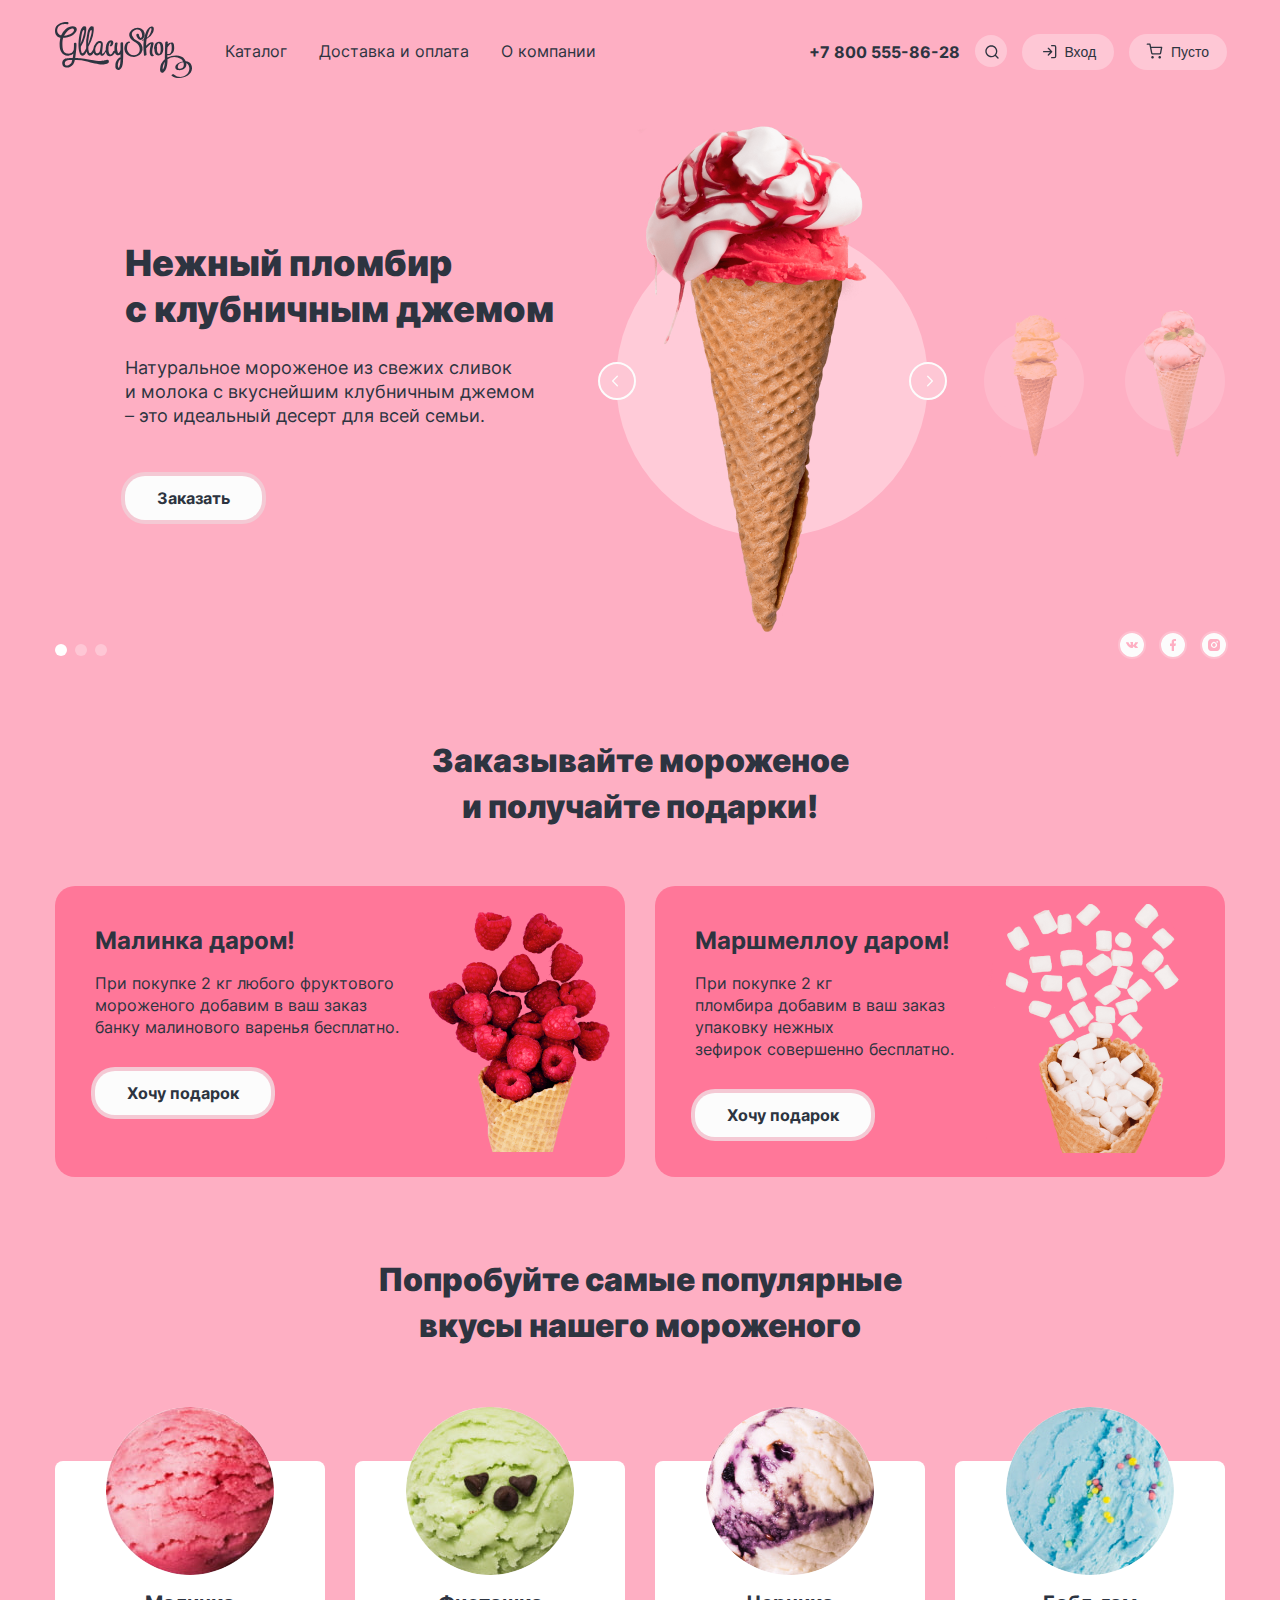
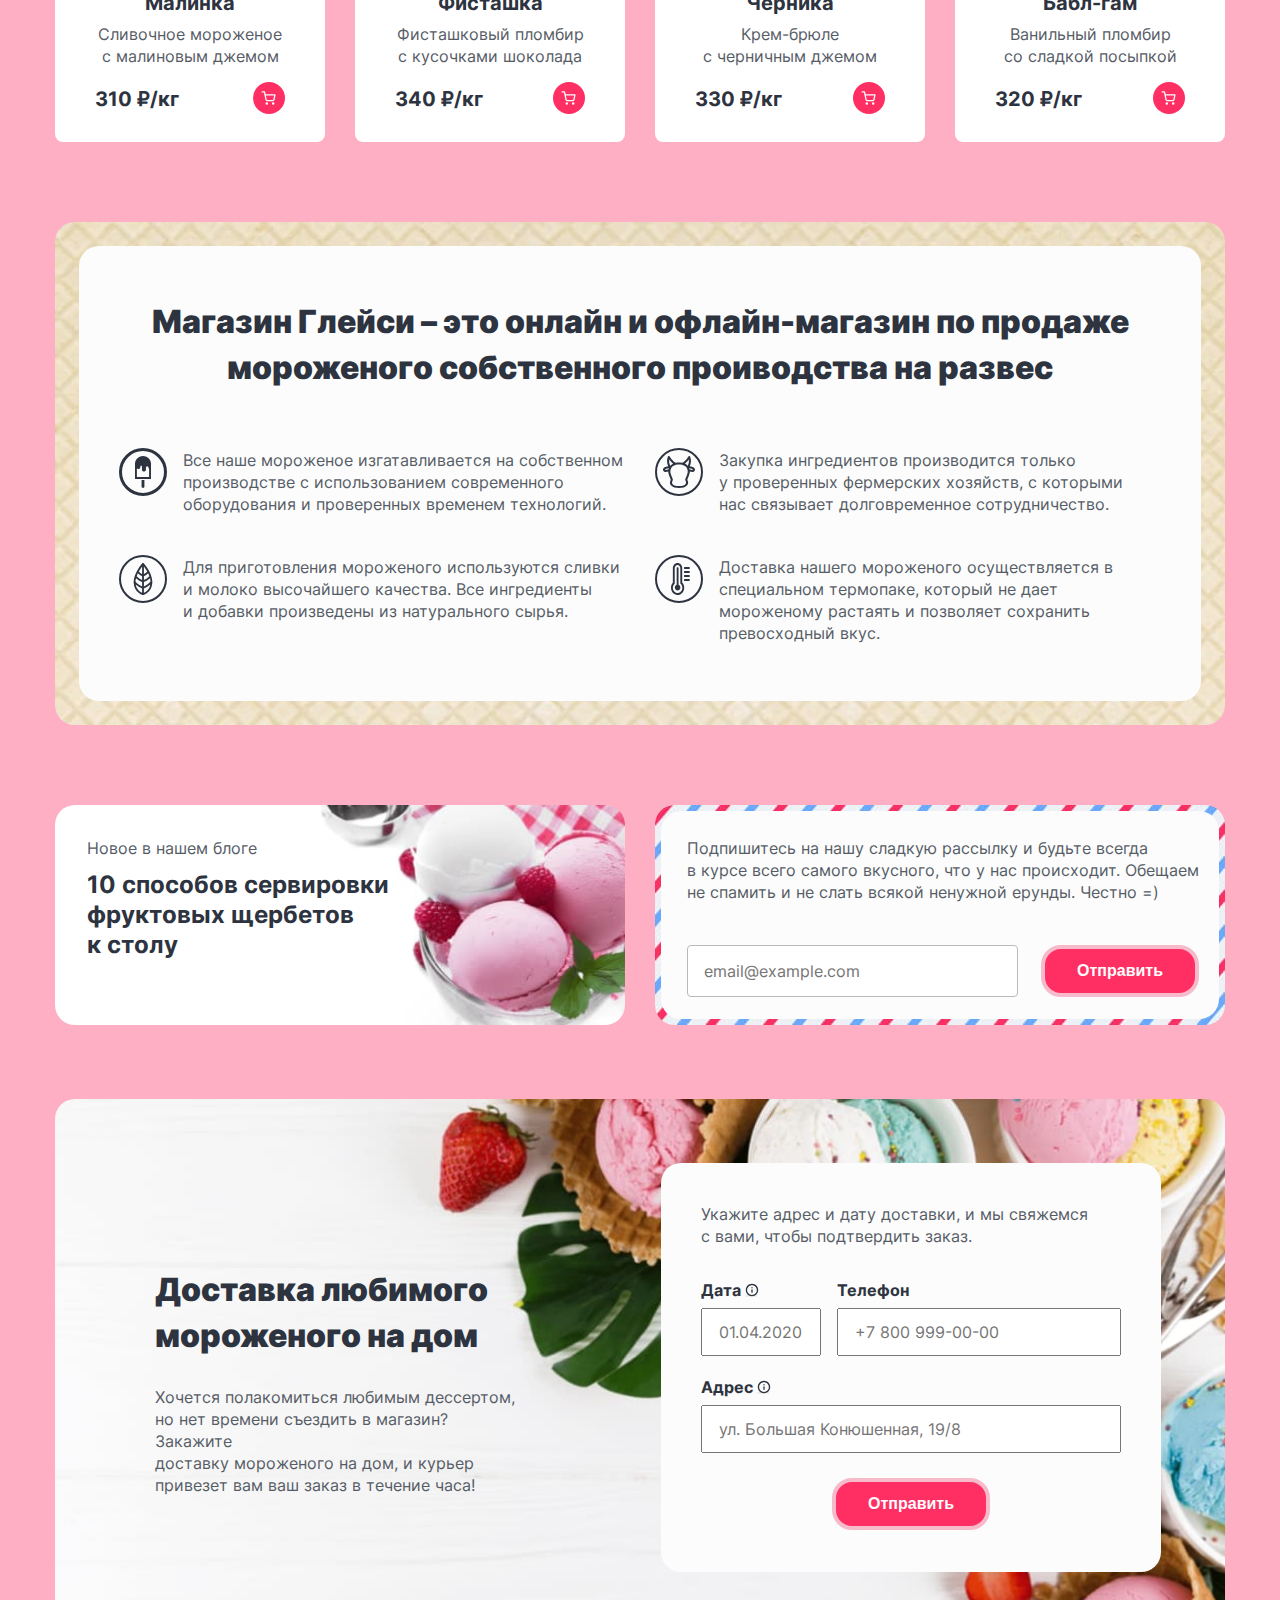
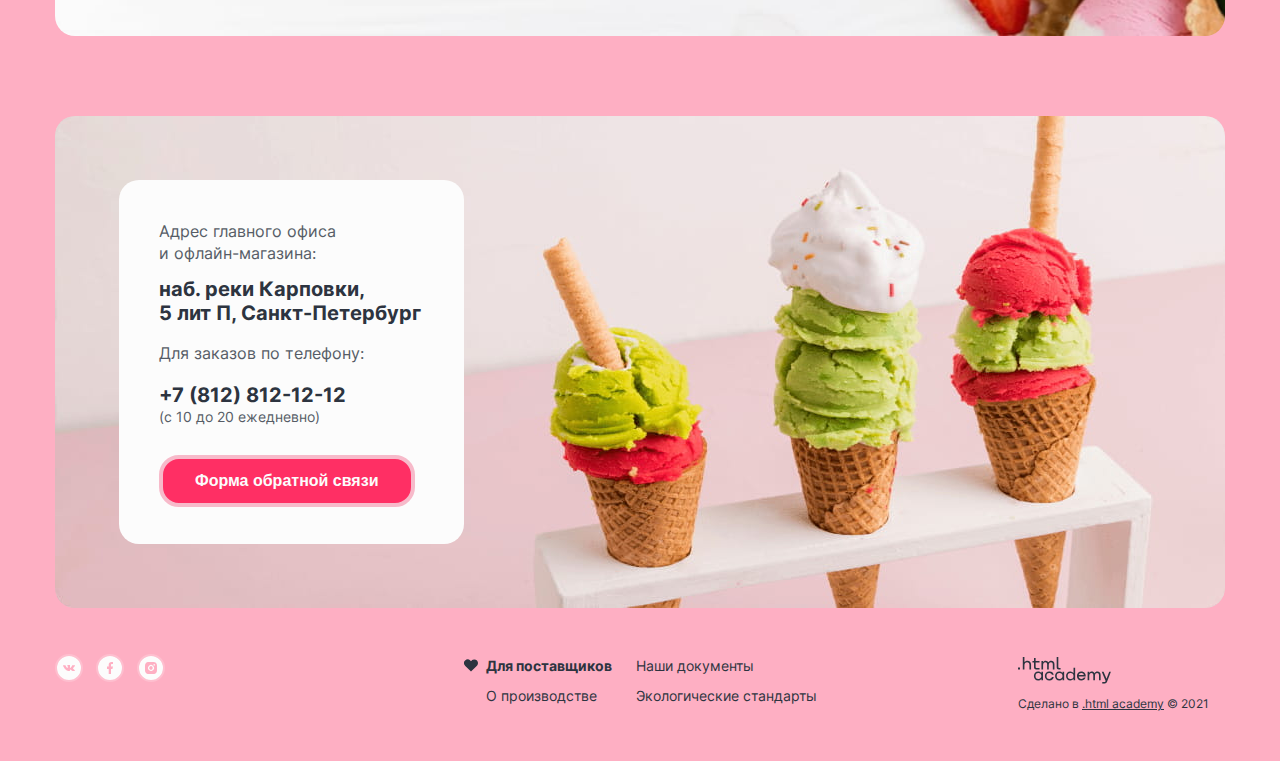
==== index.html @ b0c870a1 "Pixel Perfect главной страници" ====
<!DOCTYPE html>
<html lang="ru">

<head>

  <meta charset="UTF-8">
  <meta http-equiv="X-UA-Compatible" content="IE=edge">
  <meta name="viewport" content="width=device-width, initial-scale=1.0">

  <!-- Заготовка для фавикона -->
  <link rel="icon" href="favicon.ico">
  <link rel="icon" type="image/png" sizes="32x32" href="images/icons/favicon.svg">

  <!-- <link rel="stylesheet" href="styles/normalize.css"> -->
  <link rel="stylesheet" href="styles/styles.css">

  <title>Онлайн-магазин мороженного Gllacy</title>

</head>

<body>

  <!-- Блок 1: Шапка и навигация -->

  <header class="header">

    <div class="header-wrapper">

      <a class="header-logo" href="#">
        <img src="images/logos/logo-gllacy.svg" alt="Логотип фирмы GllacyShop – натуральное мороженное для всех"
          width="137" height="56"></a>

      <nav class="main-nav">

        <ul class="nav-list">
          <li class="nav-item catalog-menu popover-bridge-menu">
            <a class="nav-link" href="#">Каталог</a>
            <ul class="catalog-submenu">
              <li class="catalog-submenu-item special"><a class="catalog-submenu-link"
                  href="#"><strong>Новинки</strong></a></li>
              <li class="catalog-submenu-item"><a class="catalog-submenu-link" href="catalog.html">Сливочное</a></li>
              <li class="catalog-submenu-item"><a class="catalog-submenu-link" href="">Щербеты</a></li>
              <li class="catalog-submenu-item"><a class="catalog-submenu-link" href="">Фруктовый лед</a></li>
              <li class="catalog-submenu-item"><a class="catalog-submenu-link" href="">Мелорин</a></li>
            </ul>
          </li>
          <li class="nav-item">
            <a class="nav-link" href="#">Доставка и оплата</a>
          </li>
          <li class="nav-item">
            <a class="nav-link" href="#">О компании</a>
          </li>
        </ul>

      </nav>

      <ul class="nav-list user-list">

        <li class="nav-item nav-user-item nav-telefon">
          <a class="nav-phone-number nav-tel" href="tel:+79876543210">
            +7 800 555-86-28
          </a>
        </li>

        <li class="nav-item nav-user-item popover-bridge-search">
          <button type="button" class="button-circle button-pink nav-search">
            <span class="visually-hidden">
              Поиск
            </span>
          </button>
          <!-- ПОПОВЕР для поиска -->
          <div class="popover-search">
            <form class="search-engine" action="https://echo.htmlacademy.ru/" method="get">
              <p class="field-group">
                <label class="visually-hidden" for="your-name">Поисковый запрос</label>
                <input class="form-field field" type="search" id="your-search" name="your-search"
                  placeholder="Поиск по сайту">
              </p>
            </form>
          </div>
        </li>

        <li class="nav-item nav-user-item popover-bridge">
          <button type="button" class="button button-pink nav-customer-login">
            Вход
          </button>

          <!-- ПОПОВЕР для входа -->
          <div class="popover-customer popover-customer-login">

            <div class="popover-customer-underlay">
              <h2 class="popover-customer-heading">Личный кабинет</h2>
              <div class="popover-customer-form-wrapper">

                <form class="popover-customer-form" action="https://echo.htmlacademy.ru">

                  <p class="field-group popover-customer-email">
                    <label class="visually-hidden form-label" for="popover-customer-email">Электропочта</label>
                    <input class="popover-login-input" type="email" id="popover-customer-email"
                      name="popover-customer-email" placeholder="email@example.com" required>
                  </p>

                  <p class="field-group popover-customer-password">
                    <label class="visually-hidden form-label" for="popover-customer-password">Пароль</label>
                    <input class="popover-login-input" type="password" id="popover-customer-password"
                      name="popover-customer-password" placeholder="Введите пароль" minlength="7" required>
                  </p>

                  <div class="popover-customer-login-wrapper">
                    <button class="popover-login-button" type="submit">Войти</button>
                    <div class="popover-customer-recovery-wrapper">
                      <ul class="recovery-list">
                        <li class="recovery-item"><a class="auth-form-recovery" href="#">Забыли пароль?</a></li>
                        <li class="recovery-item"><a class="auth-form-register" href="#">Регистрация</a></li>
                      </ul>
                    </div>
                  </div>
                </form>
              </div>
            </div>
          </div>
        </li>

        <li class="nav-item nav-user-item popover-bridge-empty-cart">
          <button type="button" class="button button-pink nav-basket">
            Пусто
          </button>
          <!-- ПОПОВЕР пустой корзины -->
          <div class="popover-cart-empty">
            <div class="popover-content">
              <h2 class="popover-title-empty">Ваша корзина пока пуста</h2>
            </div>
          </div>
        </li>
      </ul>
    </div>

  </header>

  <!-- Блок 2: Основное содержание страницы -->
  <main class="main main-container">

    <!-- Cекция 1: Cлайдер -->

    <section class="promo-slider slider">
      <!-- Добавляем невидимый H1 заголовок для семантики -->
      <h1 class="visually-hidden">Онлайн-магазин вкуснейшего мороженного GllacyShop</h1>

      <div class="all-slider-items">
        <div class="slider__description">
          <div class="slider-item active">
            <h3 class="promo-title">Нежный пломбир<br>с клубничным джемом</h3>
            <p class="promo-description">Натуральное мороженое из свежих сливок и&nbsp;молока с вкуснейшим клубничным джемом<br>–&nbsp;это идеальный десерт для всей семьи. </p>
            <p class="slider-order">
              <a class="button button-white" href="#">Заказать</a>
            </p>
          </div>    
          <div class="slider-item">
            <h3 class="promo-title">Сливочное мороженое<br>со вкусом банана</h3>
            <p class="promo-description">Сливочное мороженое с ярким банановым вкусом&nbsp;подарит вам свежесть и наслаждение даже&nbsp;в самый жаркий летний день. </p>
          </div>
          <div class="slider-item">
            <h3 class="promo-title">Карамельный пломбир<br>с маршмеллоу</h3>
            <p class="promo-description">Необычный сладкий дессерт с карамельный топпингом&nbsp;и кусочками зефира завоюет сердца&nbsp;сладкоежек всех возрастов.</p>
          </div>
        </div>

        <!-- Все картинки -->

        <div class="all-slider-images">
          <div class="slider-image big-circle active"><img class="ice-image" src="images/slider-ice-strawberry.png" width="306" height="507" alt="Нежное клубничное мороженное от фирмы GllacyShop – натуральное мороженное для всех.">
            <!--  Кнопки управления для слайдера -->
            <div class="button-slider-wrapper">
              <button class="button-slider button-slider-prev" type="button">
                <svg aria-hidden="true" focusable="false" width="16" height="16" fill="none"
                  xmlns="http://www.w3.org/2000/svg">
                  <path class="slider-button-active-black" fill-rule="evenodd" clip-rule="evenodd"
                    d="M9.8 3.8a.66.66 0 1 0-.94-.94L4.2 7.53a.67.67 0 0 0 0 .94l4.67 4.67a.66.66 0 1 0 .94-.94L5.6 8l4.2-4.2Z"
                    fill="#fcfcfc" />
                </svg>
                <span class="visually-hidden">Предыдущее мороженное</span>
              </button>
              <button class="button-slider button-slider-next" type="button">
                <svg aria-hidden="true" focusable="false" width="16" height="16" fill="none"
                  xmlns="http://www.w3.org/2000/svg">
                  <path class="slider-button-active-black" fill-rule="evenodd" clip-rule="evenodd"
                    d="M9.8 3.8a.66.66 0 1 0-.94-.94L4.2 7.53a.67.67 0 0 0 0 .94l4.67 4.67a.66.66 0 1 0 .94-.94L5.6 8l4.2-4.2Z"
                    fill="#fcfcfc" />
                </svg>
                <span class="visually-hidden">Следующие мороженное</span>
              </button>
            </div>
          </div>
          <div class="slider-image small-circle"><img class="ice-image" src="images/slider-ice-creamy.png" width="306" height="507" alt="Вкусное сливочное мороженное от фирмы GllacyShop – натуральное мороженное для всех."></div>
          <div class="slider-image small-circle"><img class="ice-image" src="images/slider-ice-caramel.png" width="306" height="507" alt="Карамельный пломбир с маршмеллоу от фирмы GllacyShop – натуральное мороженное для всех."></div>
        </div>
      </div>
      <div class="slider-pagination">
        <div class="slider-pagination-dots">
          <button type="button" aria-label="1" class="slider-button-dot active slider-pagination-item">
            <span class="visually-hidden">Клубничное мороженное</span>
          </button>
          <button type="button" aria-label="2" class="slider-button-dot slider-pagination-item">
            <span class="visually-hidden">Сливочное мороженное</span>
          </button>
          <button type="button" aria-label="3" class="slider-button-dot slider-pagination-item">
            <span class="visually-hidden">Карамельное мороженное</span>
          </button> 
        </div>
        <div class="social-wrapper">
          <h3 class="visually-hidden">
            Социальные сети
          </h3>
          <ul class="social-list social-link-list">
            <li class="social-item">
              <a class="social-button social-item-vk" href="https://vk.com/htmlacademy">
                <svg aria-hidden="true" focusable="false" width="24" height="24" fill="none"
                  xmlns="http://www.w3.org/2000/svg">
                  <path fill-rule="evenodd" clip-rule="evenodd"
                    d="M24 12a12 12 0 1 1-24 0 12 12 0 0 1 24 0Zm-11.41 2.97h-.72s-1.58.09-2.98-1.18C7.37 12.4 6.03 9.65 6.03 9.65s-.07-.18 0-.27c.1-.1.36-.1.36-.1l1.72-.01s.16.02.27.1c.1.05.15.17.15.17s.28.61.65 1.17c.71 1.08 1.05 1.32 1.29 1.2.35-.16.25-1.53.25-1.53s0-.5-.18-.71c-.14-.17-.41-.22-.53-.24-.1-.01.06-.2.26-.3.31-.13.86-.13 1.5-.13.5 0 .65.03.84.07.46.1.44.41.41 1.08l-.02.7v.18c-.01.34-.02.73.23.88.13.07.45 0 1.26-1.19.38-.56.66-1.23.66-1.23s.07-.12.16-.17c.1-.05.24-.04.24-.04h1.8s.54-.06.63.15c.1.23-.2.75-.94 1.61-.7.82-1.03 1.12-1 1.38.01.2.23.38.66.72.89.73 1.13 1.1 1.18 1.2l.01.01c.4.58-.44.62-.44.62l-1.6.02s-.34.06-.8-.2a3.94 3.94 0 0 1-.69-.6c-.33-.34-.65-.66-.91-.58-.45.12-.44.96-.44.96s0 .18-.1.28c-.1.1-.32.12-.32.12Z"
                    fill="#fcfcfc"></path>
                </svg>
                <span class="visually-hidden">
                  ВКонтакте
                </span>
              </a>
            </li>
            <li class="social-item">
              <a class="social-button social-item-facebook" href="https://www.facebook.com/htmlacademy">
                <svg aria-hidden="true" focusable="false" width="24" height="24" fill="none"
                  xmlns="http://www.w3.org/2000/svg">
                  <path fill-rule="evenodd" clip-rule="evenodd"
                    d="M24 12a12 12 0 1 1-24 0 12 12 0 0 1 24 0Zm-9.57.9H13V18h-2.29v-5.1H9v-2.4h1.71V8.82c0-1.83 1.1-2.82 2.66-2.82.74 0 1.44.06 1.63.08V8.1h-.86C13 8.1 13 8.68 13 9.3v1.2h2l-.57 2.4Z"
                    fill="#fcfcfc"></path>
                </svg>
                <span class="visually-hidden">
                  Фейсбук
                </span>
              </a>
            </li>
            <li class="social-item">
              <a class="social-button social-item-instagram" href="https://www.instagram.com/htmlacademy/">
                <svg aria-hidden="true" focusable="false" width="24" height="24" fill="none"
                  xmlns="http://www.w3.org/2000/svg">
                  <path fill-rule="evenodd" clip-rule="evenodd"
                    d="M24 12a12 12 0 1 1-24 0 12 12 0 0 1 24 0Zm-9.53-5.96C13.83 6 13.63 6 12 6c-1.63 0-1.83 0-2.47.04-.64.03-1.08.13-1.46.28-.4.15-.76.38-1.06.69-.3.3-.54.66-.7 1.06-.14.38-.24.82-.27 1.46C6 10.17 6 10.37 6 12c0 1.63 0 1.83.04 2.47.03.64.13 1.08.28 1.46.15.4.38.76.69 1.06.3.3.66.54 1.06.7.38.14.82.24 1.46.27.64.03.84.04 2.47.04 1.63 0 1.83 0 2.47-.04a4.43 4.43 0 0 0 1.46-.28c.4-.15.76-.38 1.06-.69.3-.3.54-.66.7-1.06.14-.38.24-.82.27-1.46.03-.64.04-.84.04-2.47 0-1.63 0-1.83-.04-2.47a4.43 4.43 0 0 0-.28-1.46c-.15-.4-.38-.76-.69-1.06a2.93 2.93 0 0 0-1.06-.7 4.42 4.42 0 0 0-1.46-.27Zm-4.6 3.84a3 3 0 1 1 4.25 4.24 3 3 0 0 1-4.24-4.24Zm5.81-1.56a.75.75 0 1 1-1.06 1.06.75.75 0 0 1 1.06-1.06Zm-2.4 2.4a1.8 1.8 0 1 0-2.55 2.55 1.8 1.8 0 0 0 2.54-2.54Z"
                    fill="#fcfcfc"></path>
                </svg>
                <span class="visually-hidden">
                  Инстаграм
                </span>
              </a>
            </li>
          </ul>
        </div>
      </div>

    </section>

    <!-- Секция 2: Баннеры  -->

    <section class="banners">
      <!-- Добавляем невидимый H2 заголовок для семантики -->
      <h2 class="visually-hidden">
        Актуальные акции онлайн-магазина GllacyShop
      </h2>
      <p class="text-bold">
        Заказывайте мороженое<br>и получайте подарки!
      </p>

      <div class="banner-flex-wrapper">
        <!-- Cтатья: Баннер "Малинка даром" -->
        <article class="banner-raspberry">
          <div class="banner-wrapper">
            <div class="banner-raspberry-wrapper">
              <h3 class="banner-title">
                Малинка даром!
              </h3>
              <p class="text-normal banner-description">
                При покупке 2 кг любого фруктового мороженого добавим в ваш заказ банку малинового&nbsp;варенья бесплатно.
              </p>
              <p class="button-gift">
                <a class="button button-white" href="">
                  Хочу подарок
                </a>
              </p>
            </div>
            <p class="raspberry-image">
              <img class="banner-image" src="images/banner-malinka.png" alt="Малинка даром для мороженного" width="181"
                height="240">
            </p>
          </div>
        </article>

        <!-- Cтатья: Баннер "Маршмеллоу даром" -->
        <article class="banner-marshmallow">
          <div class="banner-wrapper">
            <div class="banner-marshmallow-wrapper">
              <h3 class="banner-title">Маршмеллоу даром!</h3>
              <p class="text-normal banner-description">При покупке 2 кг пломбира&nbsp;добавим в ваш заказ упаковку
                нежных зефирок&nbsp;совершенно бесплатно.</p>
              <p class="button-gift">
                <a class="button button-white" href="">
                  Хочу подарок
                </a>
              </p>
            </div>
            <p class="marshmallow-image">
              <img class="banner-image" src="images/banner-marshmelou.png" alt="Зефирки даром для мороженного"
                width="232" height="249">
            </p>
          </div>
        </article>
      </div>

    </section>

    <!-- Секция 3: Продуктовая секция -->
    <section class="products">
      <!-- Добавляем невидимый H2 заголовок для семантики -->
      <h2 class="visually-hidden">
        Продукция онлайн-магазина GllacyShop
      </h2>

      <p class="text-bold products-heading">
        Попробуйте самые популярные<br>вкусы нашего мороженого
      </p>

      <!-- Список товаров -->

      <ul class="product-list">

        <li class="product-card">
          <a class="product-card-image-link" href="catalog.html">
            <img class="product-card-image" src="images/products/product-caspberry-1.jpg" alt="Сорт мороженного"
              width="168" height="168">
          </a>
          <div class="product-card-content">
            <a class="product-card-title-link" href="#">
              <h3 class="product-card-title">Малинка</h3>
            </a>
            <p class="product-card-description">Сливочное мороженое с&nbsp;малиновым джемом</p>
          </div>
          <div class="product-price-wrapper">
            <span class="product-card-price">310 ₽/кг</span>
            <button type="button" class="product-card-button">
              <svg aria-hidden="true" focusable="false" width="16" height="16" fill="none"
                xmlns="http://www.w3.org/2000/svg">
                <path class="shopping-cart-full" fill-rule="evenodd" clip-rule="evenodd"
                  d="M1.167 1.25a.667.667 0 0 0 0 1.333h1.77l.468 2.336a.664.664 0 0 0 .011.053l.967 4.833a1.825 1.825 0 0 0 1.819 1.47h5.62a1.826 1.826 0 0 0 1.819-1.47l.001-.005.927-4.861a.667.667 0 0 0-.655-.792H4.611l-.473-2.361a.667.667 0 0 0-.654-.536H1.167ZM5.69 9.544 4.878 5.48h8.23l-.775 4.067a.492.492 0 0 1-.492.395H6.183a.492.492 0 0 1-.492-.397Zm-1.134 3.961a1.246 1.246 0 1 1 2.492 0 1.246 1.246 0 0 1-2.492 0Zm6.374 0a1.246 1.246 0 1 1 2.491 0 1.246 1.246 0 0 1-2.491 0Z"
                  fill="#fcfcfc" />
              </svg>
              <span class="visually-hidden">Купить мороженное</span>
            </button>
          </div>
        </li>

        <li class="product-card">
          <a class="product-card-image-link" href="catalog.html">
            <img class="product-card-image" src="images/products/product-pistachio-2.jpg" alt="Сорт мороженного"
              width="168" height="168">
          </a>
          <div class="product-card-content">
            <a class="product-card-title-link" href="#">
              <h3 class="product-card-title">Фисташка</h3>
            </a>
            <p class="product-card-description">Фисташковый пломбир с&nbsp;кусочками шоколада</p>
          </div>
          <div class="product-price-wrapper">
            <span class="product-card-price">340 ₽/кг</span>
            <button type="button" class="product-card-button">
              <svg aria-hidden="true" focusable="false" width="16" height="16" fill="none"
                xmlns="http://www.w3.org/2000/svg">
                <path class="shopping-cart-full" fill-rule="evenodd" clip-rule="evenodd"
                  d="M1.167 1.25a.667.667 0 0 0 0 1.333h1.77l.468 2.336a.664.664 0 0 0 .011.053l.967 4.833a1.825 1.825 0 0 0 1.819 1.47h5.62a1.826 1.826 0 0 0 1.819-1.47l.001-.005.927-4.861a.667.667 0 0 0-.655-.792H4.611l-.473-2.361a.667.667 0 0 0-.654-.536H1.167ZM5.69 9.544 4.878 5.48h8.23l-.775 4.067a.492.492 0 0 1-.492.395H6.183a.492.492 0 0 1-.492-.397Zm-1.134 3.961a1.246 1.246 0 1 1 2.492 0 1.246 1.246 0 0 1-2.492 0Zm6.374 0a1.246 1.246 0 1 1 2.491 0 1.246 1.246 0 0 1-2.491 0Z"
                  fill="#fcfcfc" />
              </svg>
              <span class="visually-hidden">Купить мороженное</span>
            </button>
          </div>
        </li>

        <li class="product-card">
          <a class="product-card-image-link" href="catalog.html">
            <img class="product-card-image" src="images/products/product-blackberry-3.jpg" alt="Сорт мороженного"
              width="168" height="168">
          </a>
          <div class="product-card-content">
            <a class="product-card-title-link" href="#">
              <h3 class="product-card-title">Черника</h3>
            </a>
            <p class="product-card-description">Крем-брюле с&nbsp;черничным джемом</p>
          </div>
          <div class="product-price-wrapper">
            <span class="product-card-price">330 ₽/кг</span>
            <button type="button" class="product-card-button">
              <svg aria-hidden="true" focusable="false" width="16" height="16" fill="none"
                xmlns="http://www.w3.org/2000/svg">
                <path class="shopping-cart-full" fill-rule="evenodd" clip-rule="evenodd"
                  d="M1.167 1.25a.667.667 0 0 0 0 1.333h1.77l.468 2.336a.664.664 0 0 0 .011.053l.967 4.833a1.825 1.825 0 0 0 1.819 1.47h5.62a1.826 1.826 0 0 0 1.819-1.47l.001-.005.927-4.861a.667.667 0 0 0-.655-.792H4.611l-.473-2.361a.667.667 0 0 0-.654-.536H1.167ZM5.69 9.544 4.878 5.48h8.23l-.775 4.067a.492.492 0 0 1-.492.395H6.183a.492.492 0 0 1-.492-.397Zm-1.134 3.961a1.246 1.246 0 1 1 2.492 0 1.246 1.246 0 0 1-2.492 0Zm6.374 0a1.246 1.246 0 1 1 2.491 0 1.246 1.246 0 0 1-2.491 0Z"
                  fill="#fcfcfc" />
              </svg>
              <span class="visually-hidden">Купить мороженное</span>
            </button>
          </div>
        </li>

        <li class="product-card">
          <a class="product-card-image-link" href="catalog.html">
            <img class="product-card-image" src="images/products/product-bubblegum-4.jpg" alt="Сорт мороженного"
              width="168" height="168">
          </a>
          <div class="product-card-content">
            <a class="product-card-title-link" href="#">
              <h3 class="product-card-title">Бабл-гам</h3>
            </a>
            <p class="product-card-description">Ванильный пломбир со&nbsp;сладкой посыпкой</p>
          </div>
          <div class="product-price-wrapper">
            <span class="product-card-price">320 ₽/кг</span>
            <button type="button" class="product-card-button">
              <svg aria-hidden="true" focusable="false" width="16" height="16" fill="none"
                xmlns="http://www.w3.org/2000/svg">
                <path class="shopping-cart-full" fill-rule="evenodd" clip-rule="evenodd"
                  d="M1.167 1.25a.667.667 0 0 0 0 1.333h1.77l.468 2.336a.664.664 0 0 0 .011.053l.967 4.833a1.825 1.825 0 0 0 1.819 1.47h5.62a1.826 1.826 0 0 0 1.819-1.47l.001-.005.927-4.861a.667.667 0 0 0-.655-.792H4.611l-.473-2.361a.667.667 0 0 0-.654-.536H1.167ZM5.69 9.544 4.878 5.48h8.23l-.775 4.067a.492.492 0 0 1-.492.395H6.183a.492.492 0 0 1-.492-.397Zm-1.134 3.961a1.246 1.246 0 1 1 2.492 0 1.246 1.246 0 0 1-2.492 0Zm6.374 0a1.246 1.246 0 1 1 2.491 0 1.246 1.246 0 0 1-2.491 0Z"
                  fill="#fcfcfc" />
              </svg>
              <span class="visually-hidden">Купить мороженное</span>
            </button>
          </div>
        </li>

      </ul>

    </section>

    <!-- Секция 4: Преимущества -->
    <section class="advantages">
      <!-- Добавляем невидимый H2 заголовок для семантики -->
      <h2 class="visually-hidden">
        Преимущества онлайн-магазина GllacyShop
      </h2>

      <div class="advantages-underlay">
        <p class="text-bold advantages-title">
          Магазин Глейси – это онлайн и офлайн-магазин по продаже<br>мороженого собственного проиводства на развес
        </p>

        <ul class="advantages-grid">
          <li class="icon-item-advantages">
            <!-- <p class="icon-ice icon-styles-before"></p> -->
            <p class="advantages-item-text adva-1">
              Все наше мороженое изгатавливается на&nbsp;собственном производстве с использованием
              современного оборудования&nbsp;и проверенных временем технологий.
            </p>
          </li>
          <li class="icon-item-advantages adva-2">
            <!-- <p class="icon-cow icon-styles-before"></p> -->
            <p class="advantages-item-text">
              Закупка ингредиентов производится только у&nbsp;проверенных фермерских хозяйств, с которыми
              нас&nbsp;связывает долговременное сотрудничество.
            </p>
          </li>
          <li class="icon-item-advantages adva-3">
            <!-- <p class="icon-leaf icon-styles-before"></p> -->
            <p class="advantages-item-text">
              Для приготовления мороженого используются сливки и&nbsp;молоко высочайшего качества. Все
              ингредиенты и&nbsp;добавки произведены из натурального сырья.
            </p>
          </li>
          <li class="icon-item-advantages adva-4">
            <!-- <p class="icon-thermometer icon-styles-before"></p> -->
            <p class="advantages-item-text">
              Доставка нашего мороженого осуществляется в специальном&nbsp;термопаке, который не дает
              мороженому растаять&nbsp;и позволяет сохранить превосходный вкус.</p>
          </li>
        </ul>
      </div>

    </section>

    <div class="wrapper-snippet-subscription">
      <!-- Cтатья: Сниппет новостей  -->
      <article class="snippet-blognews">
        <div class="snippet-blognews-textblock">
          <h2 class="blog-news">
            Новое в нашем блоге
          </h2>
          <p class="blog-news-title">
            <a href="#">
              10 способов сервировки<br>фруктовых щербетов<br>к столу
            </a>
          </p>
        </div>
      </article>

      <!-- Секция 5: Рассылка  -->
      <section class="subscription">
        <!-- Добавляем невидимый H2 заголовок для семантики -->
        <h2 class="visually-hidden">
          Сладкая рассылка от GllacyShop
        </h2>
        <div class="subscription-underlay">
          <p class="subscription-text">
            Подпишитесь на нашу сладкую рассылку и будьте всегда в&nbsp;курсе всего самого
            вкусного, что у нас происходит. Обещаем не&nbsp;спамить и не слать всякой ненужной ерунды. Честно =)
          </p>
          <form class="subscription-form" action="https://echo.htmlacademy.ru">
            <input class="input-form-placeholder form-style input-subscription-form" type="email" name="subscription" placeholder="email@example.com" minlength="9" maxlength="35"
              required>
            <button class="button button-red" type="submit">Отправить</button>
          </form>
        </div>
      </section>
    </div>

    <!-- Секция 6: Доставка -->
    <section class="delivery">

      <div class="wrapper-delivery-block">
        <div class="delivery-text-block">
          <h2 class="delivery-title">
            Доставка любимого<br>
            мороженого на дом
          </h2>
          <p class="delivery-text">
            Хочется полакомиться любимым дессертом,<br>но нет времени съездить в магазин?
            Закажите<br>доставку мороженого на дом, и курьер<br>привезет вам ваш заказ в течение часа!
          </p>
        </div>

        <div class="delivery-underlay">
          <p class="delivery-form-text">
            Укажите адрес и дату доставки, и мы свяжемся с&nbsp;вами, чтобы подтвердить заказ.
          </p>
          <div class="delivery-form-wrapper">
            <form class="delivery-form" action="https://echo.htmlacademy.ru">

              <p class="field-group delivery-form-date">
                <label class="form-label" for="your-delivery-date">
                  Дата
                  <button class="icon-information" id="your-delivery-date">
                    <span class="visually-hidden">Посмотреть дополнительную информацию</span>
                    <span class="tooltip">
                      <span class="tooltip-text">Введите дату предпологаемой доставки</span>
                    </span>
                  </button>
                </label>
                <input class="input-form-placeholder" type="text" id="delivery-date" name="delivery-date" placeholder="01.04.2020" required>
              </p>

              <p class="field-group delivery-form-phone">
                <label class="form-label" for="delivery-phone">
                  Телефон
                </label>
                <input class="input-form-placeholder" type="tel" id="delivery-phone" name="delivery-phone" placeholder="+7 800 999-00-00"
                  pattern="[0-9]{7,}" minlength="7" maxlength="15" required>
              </p>

              <p class="field-group delivery-form-address">
                <label class="form-label" for="your-delivery-address">Адрес
                  <button class="icon-information" id="your-delivery-address">
                    <span class="visually-hidden">Посмотреть дополнительную информацию</span>
                    <span class="tooltip">
                      <span class="tooltip-text">Введите название <br> улицы, дома и квартиры</span>
                    </span>
                  </button>
                </label>
                <input class="input-form-placeholder" type="text" id="delivery-address" name="delivery-address"
                  placeholder="ул. Большая Конюшенная, 19/8" minlength="7" required>
              </p>
              <button class="delivery-submit button button-red" type="submit">Отправить</button>

            </form>
          </div>
        </div>
      </div>

    </section>

    <!-- Секция 7: Контактная информация -->
    <section class="contacts">
      <!-- Добавляем невидимый H2 заголовок для семантики -->
      <h2 class="visually-hidden">
        Контактная информация
      </h2>

      <div class="contact-underlay">
        <p class="contact-normal text-padding">
          Адрес главного офиса и&nbsp;офлайн-магазина:
        </p>
        <p class="contact-bold">
          наб. реки Карповки,<br>5&nbsp;лит&nbsp;П, Санкт-Петербург
        </p>
        <p class="contact-normal text-padding">
          Для заказов по телефону:
        </p><br>
        <span>
          <a class="nav-phone-number text-padding" href="tel:+78128121212">+7 (812) 812-12-12</a>
        </span>
        <p class="contact-normal-small">
          (с 10 до 20 ежедневно)
        </p>
        <button class="button button-red button-pixel-perfect" type="button">
          Форма обратной связи
        </button>
      </div>

    </section>

  </main>

  <!-- Блок 3: Подвал -->

  <footer class="footer">

    <h2 class="visually-hidden">
      Секция футера
    </h2>

    <!-- Иконки социальных сетей  -->
    <div class="social-wrapper social-wrapper-footer">
      <h3 class="visually-hidden">
        Социальные сети
      </h3>
      <ul class="social-list social-link-list social-footer">
        <li class="social-item">
          <a class="social-button social-item-vk" href="https://vk.com/htmlacademy">
            <svg aria-hidden="true" focusable="false" width="24" height="24" fill="none"
              xmlns="http://www.w3.org/2000/svg">
              <path fill-rule="evenodd" clip-rule="evenodd"
                d="M24 12a12 12 0 1 1-24 0 12 12 0 0 1 24 0Zm-11.41 2.97h-.72s-1.58.09-2.98-1.18C7.37 12.4 6.03 9.65 6.03 9.65s-.07-.18 0-.27c.1-.1.36-.1.36-.1l1.72-.01s.16.02.27.1c.1.05.15.17.15.17s.28.61.65 1.17c.71 1.08 1.05 1.32 1.29 1.2.35-.16.25-1.53.25-1.53s0-.5-.18-.71c-.14-.17-.41-.22-.53-.24-.1-.01.06-.2.26-.3.31-.13.86-.13 1.5-.13.5 0 .65.03.84.07.46.1.44.41.41 1.08l-.02.7v.18c-.01.34-.02.73.23.88.13.07.45 0 1.26-1.19.38-.56.66-1.23.66-1.23s.07-.12.16-.17c.1-.05.24-.04.24-.04h1.8s.54-.06.63.15c.1.23-.2.75-.94 1.61-.7.82-1.03 1.12-1 1.38.01.2.23.38.66.72.89.73 1.13 1.1 1.18 1.2l.01.01c.4.58-.44.62-.44.62l-1.6.02s-.34.06-.8-.2a3.94 3.94 0 0 1-.69-.6c-.33-.34-.65-.66-.91-.58-.45.12-.44.96-.44.96s0 .18-.1.28c-.1.1-.32.12-.32.12Z"
                fill="#fcfcfc"></path>
            </svg>
            <span class="visually-hidden">
              ВКонтакте
            </span>
          </a>
        </li>
        <li class="social-item">
          <a class="social-button social-item-facebook" href="https://www.facebook.com/htmlacademy">
            <svg aria-hidden="true" focusable="false" width="24" height="24" fill="none"
              xmlns="http://www.w3.org/2000/svg">
              <path fill-rule="evenodd" clip-rule="evenodd"
                d="M24 12a12 12 0 1 1-24 0 12 12 0 0 1 24 0Zm-9.57.9H13V18h-2.29v-5.1H9v-2.4h1.71V8.82c0-1.83 1.1-2.82 2.66-2.82.74 0 1.44.06 1.63.08V8.1h-.86C13 8.1 13 8.68 13 9.3v1.2h2l-.57 2.4Z"
                fill="#fcfcfc"></path>
            </svg>
            <span class="visually-hidden">
              Фейсбук
            </span>
          </a>
        </li>
        <li class="social-item">
          <a class="social-button social-item-instagram" href="https://www.instagram.com/htmlacademy/">
            <svg aria-hidden="true" focusable="false" width="24" height="24" fill="none"
              xmlns="http://www.w3.org/2000/svg">
              <path fill-rule="evenodd" clip-rule="evenodd"
                d="M24 12a12 12 0 1 1-24 0 12 12 0 0 1 24 0Zm-9.53-5.96C13.83 6 13.63 6 12 6c-1.63 0-1.83 0-2.47.04-.64.03-1.08.13-1.46.28-.4.15-.76.38-1.06.69-.3.3-.54.66-.7 1.06-.14.38-.24.82-.27 1.46C6 10.17 6 10.37 6 12c0 1.63 0 1.83.04 2.47.03.64.13 1.08.28 1.46.15.4.38.76.69 1.06.3.3.66.54 1.06.7.38.14.82.24 1.46.27.64.03.84.04 2.47.04 1.63 0 1.83 0 2.47-.04a4.43 4.43 0 0 0 1.46-.28c.4-.15.76-.38 1.06-.69.3-.3.54-.66.7-1.06.14-.38.24-.82.27-1.46.03-.64.04-.84.04-2.47 0-1.63 0-1.83-.04-2.47a4.43 4.43 0 0 0-.28-1.46c-.15-.4-.38-.76-.69-1.06a2.93 2.93 0 0 0-1.06-.7 4.42 4.42 0 0 0-1.46-.27Zm-4.6 3.84a3 3 0 1 1 4.25 4.24 3 3 0 0 1-4.24-4.24Zm5.81-1.56a.75.75 0 1 1-1.06 1.06.75.75 0 0 1 1.06-1.06Zm-2.4 2.4a1.8 1.8 0 1 0-2.55 2.55 1.8 1.8 0 0 0 2.54-2.54Z"
                fill="#fcfcfc"></path>
            </svg>
            <span class="visually-hidden">
              Инстаграм
            </span>
          </a>
        </li>
      </ul>
    </div>


    <!-- Дополнительное меню -->
    
      <div class="footer-menu">
        <h3 class="visually-hidden">
          Наше меню
        </h3>
        <ul class="footer-menu-list">
          <li class="footer-menu-item">
            <a href="#" class="with-love">
              <b>
                Для поставщиков
                <!-- &#x2665; -->
              </b>
            </a>
          </li>
          <li class="footer-menu-item">
            <a href="#" class="">
              Наши документы
            </a>
          </li>
          <li class="footer-menu-item">
            <a href="#" class="">
              О производстве
            </a>
          </li>
          <li class="footer-menu-item">
            <a href="#" class="">
              Экологические стандарты
            </a>
          </li>
        </ul>
      </div>
    

    <!-- Копирайт  -->
    <div class="footer-copyright">
      <h3 class="visually-hidden">
        Копирайт
      </h3>
      <a href="#">
        <img class="footer-copyright-logo" src="images/logos/logo-htmlacademy.svg"
          alt="Логотип онлайн-школы htmlacademy" width="93" height="27">
      </a>
      <p class="about-text">Сделано в <a class="htmlacademy-link" href="https://htmlacademy.ru/">.html
          academy</a>&nbsp;©&nbsp;2021
      </p>
    </div>

  </footer>

  <!-- Модальное окно -->
  <div class="modal-container modal-container-close">
    <div class="modal modal-auth">
      <button class="modal-close-button">
        <span class="visually-hidden">Закрыть</span>
      </button>
      <section class="modal-content">
        <h2 class="modal-title">Мы обязательно ответим вам!</h2>

        <form class="modal-window" action="https://echo.htmlacademy.ru/" method="post">

          <p class="field-group">
            <label class="visually-hidden" for="your-name">Имя и фамилия</label>
            <input class="form-field field" type="text" id="your-name" name="your-name" placeholder="Имя и фамилия">
          </p>

          <p class="field-group">
            <label class="visually-hidden" for="your-email">Электропочта</label>
            <input class="form-field field" type="email" id="your-email" name="your-email"
              placeholder="email@example.com" minlength="9" maxlength="35" required>
          </p>

          <p class="field-group">
            <label class="visually-hidden" for="free-message">Ваше сообщение:</label>
            <textarea class="textform form-field field" id="free-message" name="free-message" rows="5" cols="33"
              placeholder="В свободной форме" required></textarea>
          </p>

          <div class="modul-button-position">
            <button class="button button-red" type="scriptionmit">Отправить</button>
          </div>

        </form>
      </section>
    </div>
  </div>

</body>

</html>
---- styles/styles.css ----
*,
*::before,
*::after {
  box-sizing: border-box;
}

/* * {
  -webkit-box-sizing: border-box;
  -moz-box-sizing: border-box;
  box-sizing: border-box;
} */

/*background: [bc] [bi] [br] [bp] [ba];
Обозначения:
[bc] — background-color
[bi] — background-image
[br] — background-repeat
[bp] — background-position
[ba] — background-attachment
*/

/* -----------------------------------------------------------
------------------------GENERAL STYLES------------------------
----------------------------------------------------------- */
html {
  height: 100%;
  /* outline: 5px solid red;
  outline-offset: -5px; */
}

body {
  margin: 0;
  display: flex;
  flex-direction: column;
  min-height: 100%;
  font-family: "Inter", "Arial", "Helvetica", sans-serif;
  font-style: normal;
  font-weight: 400;
  font-size: 16px;
  line-height: 22px;
  color: #565c66;
  background-color: #feafc3;
  /* outline: 5px solid green;
  outline-offset: -5px; */
}

/* Стандартный фоновый цвет задан в body. Он также соответствует первому слайдеру.
При использование второго и третьего слайдеров, тегу body добавляется один из классов ниже */
/* TODO Судя по всему нужно добавить в хедере полупрозрачность кнопкам / подложкам */

body.slider-two-background-blue {
  background-color: #69a9ff;
}

body.slider-three-background-yellow {
  background-color: #fcc850;
}

.container {
  width: 1170px;
  margin: 0 auto;
}

.header,
.main,
.main-inner,
.footer {
  width: 1170px;
  margin: 0 auto;
  text-align: left;
}

.main-inner {
  min-height: 100%;
}

.main-container {
  flex-grow: 1;
}

/* ===> Hidden headings and element captions */

.visually-hidden {
  position: absolute;
  width: 1px;
  height: 1px;
  margin: -1px;
  border: 0;
  padding: 0;
  white-space: nowrap;
  clip-path: inset(100%);
  clip: rect(0 0 0 0);
  overflow: hidden;
}

/* ===> General bulletpoint removal by ... */

/* lists <li> */

.nav-item,
.social-item,
.footer-menu-item,
.slider-pagination-item,
.icon-item-advantages,
.breadcrumbs-item,
.catalog-filter-item,
.pagination-item,
.product-list,
.product-list-product-page {
  list-style-type: none;
}

/* links <a> */

.nav-list a,
.nav-user a,
.footer-menu-list a,
.snippet-blognews a,
.nav-phone-number {
  text-decoration: none;
}

/* -----------------------------------------------------------
------------------------FONTS STYLES--------------------------
----------------------------------------------------------- */

@font-face {
  font-family: "Inter";
  src: url("../fonts/inter-400.woff2") format("woff2");
  font-weight: 400;
  font-style: normal;
  font-display: swap;
}

@font-face {
  font-family: "Inter";
  src: url("../fonts/inter-700.woff2") format("woff2");
  font-weight: 700;
  font-style: normal;
  font-display: swap;
}

@font-face {
  font-family: "Inter";
  src: url("../fonts/inter-900.woff2") format("woff2");
  font-weight: 900;
  font-style: normal;
  font-display: swap;
}

/* ===> Formating for Headings */

.text-bold {
  text-align: center;
  font-style: normal;
  font-weight: 900;
  font-size: 32px;
  line-height: 46px;
  color: #2d3440;
}

.text-normal {
  font-style: normal;
  font-weight: 400;
  font-size: 16px;
  line-height: 22px;
  color: #2d3440;
}

.products-title,
.banners-title {
  padding-bottom: 56px;
}

.banner-title {
  font-style: normal;
  font-weight: 700;
  font-size: 24px;
  line-height: 30px;
  color: #2d3440;
}

.banner-title p {
  font-style: normal;
  font-weight: 400;
  font-size: 16px;
  line-height: 22px;
  color: #2d3440;
}

.advantages-item-text {
  font-style: normal;
  font-weight: 400;
  font-size: 16px;
  line-height: 22px;
  color: #565c66;
}

/* TODO Добавить классы для ссылок! */
.footer-menu-item a {
  font-style: normal;
  font-weight: 400;
  font-size: 14px;
  line-height: 20px;
  color: #2d3440;
}

/* -----------------------------------------------------------
-----------------------PSEUDO-ELEMENTS------------------------
-----------------------Icons-Socials-Elements--------------- */

.nav-search,
.nav-customer-login,
.nav-basket,
.nav-basket-full {
  position: relative;
}

.nav-search {
  padding: 0;
}

.icon-info,
.icon-ice,
.icon-leaf,
.icon-cow,
.icon-thermometer {
  position: relative;
}

.nav-search::before,
.nav-customer-login::before,
.nav-basket::before,
.nav-basket-full::before {
  position: absolute;
}

.nav-search::before {
  content: url("../images/icons/icon-search.svg");
  width: 12px;
  height: 12px;
  top: 25%;
  left: 25%;
}

.nav-customer-login::before {
  content: url("../images/icons/icon-log-in.svg");
  width: 18px;
  height: 18px;
  top: 8px;
  left: 17px;
}

.nav-basket::before {
  content: url("../images/icons/icon-basket.svg");
  width: 18px;
  height: 18px;
  top: 6px;
  left: 15px;
}

.nav-basket-full::before {
  content: url("../images/icons/icon-shopping-cart-black-full.svg");
  width: 18px;
  height: 18px;
  top: 6px;
  left: 15px;
}

.social-button {
  width: 24px;
  height: 24px;
  display: block;
  border: none;
  /* border: 2px solid rgba(252, 220, 228, 1); */
  border-radius: 50%;
}

.icon-info::before,
.icon-styles-before::before {
  position: absolute;
  display: block;
  -webkit-border-radius: 50%;
  -moz-border-radius: 50%;
  border-radius: 50%;
}

.icon-styles-before::before {
  width: 48px;
  height: 48px;
  border: 2px solid #2d3440;
  left: 0;
  top: 30%;
  transform: translateY(-30%);
  margin: 0 auto;
}

.icon-info::before {
  content: url("../images/icons/icon-info.svg");
  width: 24px;
  height: 24px;
  margin-left: auto;
  margin-right: auto;
}

/* -----------------------------------------------------------
-----------------------STYLE OF BUTTONS-----------------------
----------------------------------------------------------- */


.button {
  border: none;
  border-radius: 20px 20px;
  display: inline-block;
}

/* TODO УБРАТЬ ЭТИ КЛАССЫ СДЕЛАВ ФОРМУ СВЯЗИ ФЛЕКCОМ */






/* ------------------------- */
/* ---------BUTTON---------- */
/* ---------WHITE----------- */
/* ------------------------- */

.button-white {
  background-color: #fcfcfc;
  color: #2d3440;
  text-decoration: none;
  /* border: 4px solid #f4c9d4; */
  box-shadow: 0 0 0 4px #f4c9d4;
  outline: none;
  text-align: center;
  font-style: normal;
  font-weight: 700;
  font-size: 16px;
  line-height: 20px;
  padding-top: 12px;
  padding-right: 32px;
  padding-bottom: 12px;
  padding-left: 32px;
}

.button-white:hover {
  background-color: #f3cad5;
  color: #fcfcfc;
  /* border: 4px solid #ffffff; */
  box-shadow: 0 0 0 4px #ffffff;
  outline: none;
  text-decoration: none;
}

.button-white:focus {
  background-color: #fcfcfc;
  color: #2d3440;
  /* border: 2px solid #2d3440; */
  box-shadow: 0 0 0 2px #2d3440;
  outline: none;
  text-decoration: none;
}

.button-white:disabled {
  background-color: #e7e7e7;
  color: #b9b9b9;
  /* border: 4px solid #f4c9d4; */
  box-shadow: 0 0 0 4px #f4c9d4;
  outline: none;
  text-decoration: none;
}

/* ------------------------- */
/* ---------BUTTON---------- */
/* ---------RED------------- */
/* ------------------------- */

.button-red {
  background-color: #ff2f64;
  color: #fcfcfc;
  border: 4px solid #f7baca;
  font-style: normal;
  font-weight: 700;
  font-size: 16px;
  line-height: 20px;
  padding-top: 12px;
  padding-right: 32px;
  padding-bottom: 12px;
  padding-left: 32px;
  min-width: 92px;
  min-height: 46px;
  margin: 0 auto;
}

.button-red:hover {
  background-color: #fdfdfd;
  color: #565c66;
  border: 4px solid #ff2f64;
}

.button-red:focus {
  background-color: #ff2f64;
  color: #fcfcfc;
  border: 4px solid #2d3440;
  outline: none;
}

.button-red:disabled {
  background-color: #b9b9b9;
  color: #565c66;
  border: 4px solid #e8e8e8;
}

/* ------------------------- */
/* ---------BUTTON---------- */
/* ---------PINK------------ */
/* ------------------------- */

.button-pink {
  background-color: #fec7d5;
  color: #2d3440;
  text-decoration: none;
  border: 2px solid #ffffff;
  font-style: normal;
  font-weight: 400;
  font-size: 14px;
  line-height: 20px;
  margin-left: 2px;
  /* margin-right: 16px; */
  padding-top: 6px;
  padding-right: 16px;
  padding-bottom: 6px;
  padding-left: 40px;
}

.button-circle {
  -webkit-border-radius: 50%;
  -moz-border-radius: 50%;
  border-radius: 50%;
  width: 32px;
  height: 32px;
  padding: 0;
  top: 0;
  left: 0;
}

.button-pink:hover {
  background-color: #fcfcfc;
  color: #2d3440;
  text-decoration: none;
  border: 2px solid #f7baca;
}

.button-pink:focus {
  background-color: #fec7d5;
  color: #2d3440;
  text-decoration: none;
  border: 2px solid #2d3440;
  outline: none;
}

.button-pink:disabled {
  background-color: #feb9ca;
  color: #aa7e8f;
  text-decoration: none;
  border: 2px solid #fdceda;
}

/* ------------------------- */
/* ---------FILTER---------- */
/* ---------BUTTON---------- */
/* ---------PINK------------ */


.filter-button-pink {
  padding-left: 16px;
}

.button-pink-deactivated {
  background-color: #fcfcfc;
  opacity: 0.3;
  color: #2d3440;
  text-decoration: none;
  margin-left: 16px;
  margin-right: 16px;
  border: none;
}

/* -----------------------------------------------------------
--------------------------INDEX.html--------------------------
----------------------------------------------------------- */

/* ===> BLOCK 1 – HEADER */

/* ===> NAVIGATION <=== */

/* Общий контейнер для хедера */

.header-wrapper {
  width: 1170px;
  min-height: 104px;
  padding: 0;
  margin: 0;
  display: flex;
  flex-direction: row;
  align-items: center;
  /* outline: 5px solid grey;
  outline-offset: -5px; */
}

/* Логотип */
.header-logo {
  display: block;
  width: 137px;
  padding: 0;
  margin: 0;
  margin-right: 16px;  
  /* outline: 5px solid yellow;
  outline-offset: -5px; */
}

/* Общий контейнер для навигации */

.main-nav {
  max-width: 420px;
  margin-top: -3px;
  margin-left: 8px;
  /* padding-top: 8px; 
  padding-right: 16px;
  padding-bottom: 8px;
  padding-left: 16px; 
  outline: 5px solid green;
  outline-offset: -5px;*/
}

.nav-list {
  min-width: 400px;
  margin: 0;
  padding: 0;
  padding-left: 8px;
  display: flex;
  align-items: center;
  flex-wrap: wrap;
  list-style-type: none;
  flex-wrap: wrap;
  /* outline: 5px solid green;
  outline-offset: -5px; */
}

/* Левая часть меню */

/* .nav-menu {
  padding: 0;
  margin: 0;
  min-width: 450px;
  padding-top: 8px;
  padding-bottom: 8px;
    outline: 5px solid green;
  outline-offset: -5px;  
} */

.nav-list > .nav-item {
  position: relative;
  display: inline-block;
  margin-right: 13px;
  /* outline: 5px solid green;
  outline-offset: -5px; */
}
.nav-link,
.nav-link:visited {
  display: block;
  margin-left: -1px;
  padding: 8px 10px;
  color: #2d3440;
}

.nav-link:hover {
  background-color: #fdd6e0;
  border-radius: 26px;
}


.nav-link:focus {
  background-color: #fdd6e0;
  border-radius: 22px;
  outline: none;
  box-shadow: inset 0 0 0 2px #000000; 
  /* Если добавляю тень, то появляется обводка у active. Пробовал менять местами focus и active, но не помогло */
  /* Варианты с бордером "дергаются", даже если я делаю прозрачным... */
}

.nav-link:active {
  background-color: #fcfcfc;
  border-color: none;
  border-radius: 26px;
}


/* Подменю */

.catalog-submenu {
  position: absolute;
  display: none;
  left: -4px;
  top: 27px;
  width: 150px;
  list-style: none;
  min-width: 140px;
  background-color: #fcfcfc;
  border-radius: 4px;
  margin-top: 16px;
  padding-top: 16px;
  padding-right: 0;
  padding-bottom: 16px;
  padding-left: 0;
  z-index: -10px;
}

.catalog-menu:hover .catalog-submenu,
.catalog-menu:focus-within .catalog-submenu {
  display: block;
}

.catalog-submenu-item {
  margin: 0;
  padding: 0;  
}

.special {
  position: relative;
  margin-bottom: 24px;
  padding-bottom: 6px;
  font-family: "Inter", sans-serif;
  font-style: normal;
  font-weight: 700; 
  font-size: 14px;
  line-height: 20px;
  color: #2d3440;
}

.special::after {
  position: absolute;
  content: "";
  top: 43px;
  left: 16px;
  width: 116px;
  height: 1px;
  background-color: #b9b9b9;
}

.catalog-submenu-item {
  padding-bottom: 6px;
  font-size: 14px;
  font-family: "Inter", sans-serif;
  font-style: normal;
  font-weight: normal;
  font-size: 14px;
  line-height: 20px;
  color: #2D3440;
  padding-top: 6px;
  padding-right: 16px;
  padding-bottom: 6px;
  padding-left: 16px;
}

.catalog-submenu-item:last-of-type {
  padding-bottom: 0;
}

.catalog-submenu-item:hover {
  background-color: #ffcbd8;
}

.catalog-submenu-item:active {
  background-color: #ff7799;
}

.catalog-submenu-link {
  color: #2d3440; 
  text-decoration: none;
}

/* TODO Состояние элемента для выбранного раздела =>  background-color: #ff7799; color: #fcfcfc; */

/* Правая часть навигации с попапами */

.nav-list {
  margin: 0;
  padding: 0;
  display: flex;
  flex-wrap: wrap;
  list-style-type: none;
  align-items: center;
  /* min-width: 460px; */
  /* outline: 5px solid red;
  outline-offset: -5px; */
}

.user-list {
  min-width: 419px;
  margin-left: auto; /*Привет, Катя. Тут должно быть 198 пикселей или авто подходит? */
  margin-right: -15px;
  /* padding-top: 2px; */
  /* outline: 5px solid red;
  outline-offset: -5px; */
}

/* .nav-user {
  padding: 0;
  margin: 0;
  min-width: 460px;
  text-align: center;
  margin-left: auto;
  outline: 5px solid black;
  outline-offset: -5px;
} */

.nav-user-item {
  padding: 0;
  margin: 0;
  /* outline: 5px solid green;
  outline-offset: -5px;  */

}

.nav-user-item button {
  border: none;
  margin-right: 0;
  border: 2px solid transparent;
}

/* ===> SECTION 1: SLIDERS <=== */

.promo-slider {
  width: 1170px;
  min-height: 554px;
  margin: 0;
  padding: 0;
  padding-top: 21px;
  padding-bottom: 0;
  margin-bottom: 80px;
  /* outline: 5px solid yellow;
  outline-offset: -5px; */
}

.all-slider-items {
  display: flex;
}

.slider-item {
  display: none;
}

.slider-item.active {
  display: block;
}

.slider__description {
  flex-grow: 1;
}

.all-slider-images {
  display: flex;
  justify-content: flex-end;
  align-items: center;
  /* width: 50%; */
  margin: 0;
  padding: 0;
  /* outline: 5px solid green;
  outline-offset: -5px; */
}

.slider-image {
  /* position: relative; */
  order: 3;
  opacity: 0.4;
  width: 100px;
  margin-left: 41px;
  padding-right: 5px;
  padding-top: 10px;
  padding-left: 5px;
  /* outline: 5px solid yellow;
  outline-offset: -5px; */
}

.slider-image.active {
  position: relative;
  width: 306px;
  margin-right: 41px; 
  order: 1;
  opacity: 1;
}

.slider-image.active + .slider-image {
  order: 2;
  margin-left: 20px;
}

.ice-image {
  max-width: 100%;
  height: auto;
}

.slider-button-dot {
  width: 12px;
  height: 12px;
  font-size: 0;
  margin-right: 5px;
  -webkit-border-radius: 50%;
  -moz-border-radius: 50%;
  border-radius: 50%;
  background-color: #fff;
  opacity: 0.3;
  border: none;
  cursor: pointer;
}

.slider-button-dot.active {
  opacity: 1;
}

.promo-slider-flex {
  display: flex;
  flex-direction: row;
  justify-content: space-around;
  margin-top: 0;
  /* outline: 5px solid blue;
  outline-offset: -5px; */
}

.promo-title {
  padding: 0;
  margin: 0;
  margin-top: 115px;
  margin-bottom: 24px; 
  margin-left: 70px;
  font-style: normal;
  font-weight: 900;
  font-size: 36px;
  line-height: 46px;
  color: #2d3440;
}

.promo-description {
  padding: 0;
  margin: 0;
  max-width: 414px;
  height: auto;
  margin-bottom: 48px;
  margin-left: 70px;
  margin-right: 56px;
  font-size: 18px;
  line-height: 24px;
  color: #2d3440;
}

.big-circle {
  padding: 0;
  margin: 0;
}

.big-circle::before {
  position: absolute;
  left: -1px;
  top: 50%;
  content: "";
  display: block;
  width: 312px;
  height: 312px;
  -webkit-border-radius: 50%;
  -moz-border-radius: 50%;
  border-radius: 50%;
  border: none;
  background-color: #ffcbd8;
  transform: translateY(-50%);
  z-index: -1;
}

/* Контроллеры для слайдера */

.button-slider-wrapper {
  position: absolute; 
  display: flex;
  justify-content: space-between;
  height: 38px;
  right: 0;
  bottom: 0;
  top: 0;
  left: 0;
  width: 349px;
  margin: auto -19px;
  z-index: 1;
  /* outline: 5px solid red;
  outline-offset: -5px; */
}
/* Стрелочки (svg) внутри кнопок */

button.button-slider svg {
  position: absolute;
  top: 9px;
  left: 8px;
}

.button-slider {
  position: relative;
  width: 38px;
  height: 38px;
  -webkit-border-radius: 50%;
  -moz-border-radius: 50%;
  border-radius: 50%;
  background-color: #fec7d5;
  box-sizing: border-box;
  border: 2px solid #FCFCFC;
  cursor: pointer;
  padding: 0;
  /* outline: 5px solid green;
  outline-offset: -5px; */
}

.button-slider-next {
  transform: rotate(180deg);
}

.button-slider-prev:hover .slider-button-active-black,
.button-slider-next:hover .slider-button-active-black{
  fill: #2d3440;
}

.button-slider:hover{
  background-color: #fcfcfc;
}


.button-slider-prev:focus, 
.button-slider-next:focus {
  background-color: #fec7d5;
  border: 2px solid #2D3440;
  outline: none;
  background-image: url("");
  background-repeat: no-repeat;
  background-position-x: 50%;
  background-position-y: 50%;
}

/* При использование с SVG */

.button-slider:hover {
  fill: #2D3440;
}

.button-slider:focus {
  fill: #2D3440;
}

.button-slider:disabled {
  opacity: 0.4;
  pointer-events: none;
}

/*  Подложка */

.circle img {
  position: relative;
  z-index: 2;
}

.small-circle {
  position: relative;
}

.small-circle:last-child {
  margin-right: 0;
}

.small-circle::before {
  position: absolute;
  content: "";
  left: 0;
  top: 50%;
  display: block;
  width: 100px;
  height: 100px;
  -webkit-border-radius: 50%;
  -moz-border-radius: 50%;
  border-radius: 50%;
  border: none;
  background-color: #ffcbd8;
  transform: translateY(-50%);
  z-index: -1;
}

.circle-small img {
  position: relative;
  z-index: 2;
}

.slider-order {
  margin-left: 70px;
  margin-top: 48px;
}

.slider-ice-preview {
  margin-top: 180px;
}

.slider-button {
  width: 38px;
  height: 38px;
  border: 2px solid #fcfcfc;
  -webkit-border-radius: 50%;
  -moz-border-radius: 50%;
  border-radius: 50%;
}

.slider-pagination {
  display: flex;
  flex-direction: row;
  justify-content: space-between;
  align-items: flex-start;
  /* outline: 5px solid blue;
  outline-offset: -5px; */
}

.slider-pagination-dots {
  margin-top: 7px;
  display: flex;
  flex-direction: row;
  justify-content: space-between;
  align-items: flex-start;
}

.slider-pagination-button {
  width: 12px;
  height: 12px;
  font-size: 0;
  border: none;
  -webkit-border-radius: 50%;
  -moz-border-radius: 50%;
  border-radius: 50%; 
  background-color: #feb7c9;
  cursor: pointer;
}

.slider-pagination-button:hover {
  box-shadow: 0 0 0 1px #000000;
  outline: none;
}

.slider-pagination-button:focus {
  box-shadow: 0 0 0 1px #000000;
  outline: none;
}

.slider-pagination-button-current {
  background-color: rgb(252, 252, 252);  
}

.slider-pagination-list,
.social-list {
  font-size: 0;
}

.slider-pagination-item {
  display: inline-block;
  margin-right: 8px;
  padding: 0;
}

.slider-pagination-list {
  display: flex;
  justify-content: space-between;
  width: 52px;
  margin: 0;
  padding: 0;
  list-style-type: none;
}

.slider-pagination-button {
  width: 12px;
  height: 12px;
  font-size: 0;
  background-color: #fec7d5;
  border: none;
  border-radius: 50%;
  cursor: pointer;
}

.slider-pagination-button:hover {
  box-shadow: 0 0 0 1px #000000;
  outline: none;
}

.slider-pagination-button:focus {
  box-shadow: 0 0 0 1px #000000;
  outline: none;
}

.slider-pagination-button-current {
  background-color: rgb(252, 252, 252);
}


.social-item {
  display: inline-block;
  margin-right: 13px;
  padding: 0;
}

.social-item:last-child {
  margin-right: 0;
}  

/* ===> SECTION 2: BANNERS <=== */

.banners {
  width: 1170px;
  min-width: 526px;
  padding: 0;
  margin: 0;
  margin-bottom: 80px;
  /* outline: 5px solid black;
  outline-offset: -5px; */
}

.banner-flex-wrapper {
  display: flex;
  flex-direction: row;
  justify-content: space-between;
  max-width: 1170px;
  margin: 0;
  padding: 0;
  border: 0;
  margin-top: 56px;
  /* outline: 5px solid red;
  outline-offset: -5px; */
}

.banner-wrapper {
  /* outline: 5px solid yellow;
  outline-offset: -5px; */
  display: flex;
  flex-direction: row;
  width: 570px;
}

.banner-raspberry,
.banner-marshmallow {
  background-color: #ff7799;
  -webkit-border-radius: 20px 20px 20px 20px;
  -moz-border-radius: 20px 20px 20px 20px;
  border-radius: 20px 20px 20px 20px;
  padding: 0;
  margin: 0;
  border: 0;
}

.banner-raspberry-wrapper {
  max-width: 570px;
  /* min-height: 268px; */
}

.banner-marshmallow-wrapper {
  max-width: 570px;
  /* min-height: 268px;  */
}

/* класс создан ради пиксель-перфекта  */
div.banner-marshmallow-wrapper {
  width: 329px;
}

.banner-title {
  padding: 0;
  margin: 0;
  margin-top: 40px;
  margin-left: 40px;
  margin-bottom: 16px;
}

.banner-description {
  padding: 0;
  margin: 0;
  margin-left: 40px;
  margin-bottom: 33px;
  max-width: 321px;
}

.button-gift {
  margin-left: 40px;
  margin-bottom: 40px;
}

.banner-image {
  display: block;
  margin: 0;
  padding: 0;
}

.raspberry-image {
  padding: 0;
  margin: 0;
  margin-top: 26px;
  margin-right: 15px;
  margin-left: 15px;
}

.marshmallow-image {
  padding: 0;
  margin: 0;
  margin-top: 18px;
  margin-right: 2px;
  margin-bottom: 0px;
  margin-left: 2px;
}

/* ===> SECTION 3: PRODUCTS */

.products {
  width: 1170px;
  min-width: 480px;
  margin-bottom: 80px;
  }
  
}

.products-heading {
  padding: 0;
  margin: 0;
  padding-bottom: 30px;
}

.product-card {
  margin: 0;
  padding: 0;
  background-color: #ffffff;
  display: flex;
  flex-direction: column;
  width: 270px;
  min-height: 281px;
  -webkit-border-radius: 8px 8px 8px 8px;
  -moz-border-radius: 8px 8px 8px 8px;
  border-radius: 8px 8px 8px 8px;
  margin-top: 80px;
  padding-top: 0;
  padding-right: 40px;
  padding-bottom: 0;
  padding-left: 40px;
}

.product-price-wrapper {
  display: flex;
  flex-direction: row;
  justify-content: space-between;
  align-items: baseline;
}

.product-card-button {
  width: 32px;
  height: 32px;
  padding-top: 5px;
  background-color: #ff2f64;
  border: none;
  border-radius: 50%;
}

.product-card-button:hover {
  background-color: #fcfcfc;
  box-shadow: inset 0 0 0 2px #000000;
  outline: none;
  cursor: pointer;
}

.product-card-button:disabled {
  background-color: #b9b9b9;
}

.product-card-button:hover .shopping-cart-full {
  fill: #2d3440;
}

.product-card-button:disabled .shopping-cart-full {
  fill: #565c66;
}

.product-card-content {
  display: flex;
  flex-direction: column;
  flex-grow: 1;
  padding: 0;
  margin: 0;
  /* padding:40px; */
  padding-bottom: 0;
  padding-top: 0;
}

/* Title */
.product-card-title {
  padding: 0;
  margin: 0;
  text-align: center;
  font-weight: 700;
  color: #2d3440;
  font-size: 20px;
  line-height: 24px;
  margin-bottom: 8px;
}

.product-card-description { 
  margin: 0;
  padding: 0;
  font-style: normal;
  font-weight: 400;
  font-size: 16px;
  line-height: 22px;
  text-align: center;
  color: #565c66;
}

.product-card-image {
  display: block;
  margin-left: auto;
  margin-right: auto;
  -webkit-border-radius: 50%;
  -moz-border-radius: 50%;
  border-radius: 50%;
}

/* Link */
.product-card-image-link,
.product-card-title-link {
  text-decoration: none;
}

.product-card-image-link {
  margin-top: -54px;
  margin-bottom: 16px;
}

/* Price */
.product-card-price {
  padding: 0;
  margin-bottom: 31px;
  font-weight: 700;
  font-size: 20px;
  line-height: 24px;
  color: #2d3440;
}

.icon-shopping-cart {
  position: relative;
}

.icon-shopping-cart::before {
  position: absolute;
  content: url("");
  background-image: url("../images/icons/icon-shopping-cart-white.svg");
  background-repeat: no-repeat;
  background-position-x: 50%;
  background-position-y: 50%;
  background-color: #ff2f64;
  width: 32px;
  height: 32px;
  -webkit-border-radius: 50%;
  -moz-border-radius: 50%;
  border-radius: 50%;
  left: 200px;
  top: -55px;
  transform:translateY(-1%);
}

.icon-shopping-cart:hover::before {
  background-image: url("../images/icons/icon-shopping-cart-black.svg");
  background-repeat: no-repeat;
  background-position-x: 50%;
  background-position-y: 50%;
  background-color: #fcfcfc;
  -webkit-border-radius: 50%;
  -moz-border-radius: 50%;
  border-radius: 50%;
  border: 2px solid #ff2f64;
}

.icon-shopping-cart:focus::before {
  -webkit-border-radius: 50%;
  -moz-border-radius: 50%;
  border-radius: 50%;
  border: 2px solid #2d3440;
  outline: none;
}


/* ===> SECTION 4: ADVANTAGES <=== */

.advantages {
  width: 1170px;
  height: auto;
  background-color: #ebdfc3;
  background-image: url("../images/backgrounds/background-waffle.jpg");
  background-size: cover;
  /* Временное решение, пока не появится сетка */
  padding-top: 24px;
  padding-right: 24px;
  padding-bottom: 24px;
  padding-left: 24px;
  -webkit-border-radius: 20px 20px 20px 20px;
  -moz-border-radius: 20px 20px 20px 20px;
  border-radius: 20px 20px 20px 20px;
  margin: 0 auto;
  margin-bottom: 80px;
  display: flex;
  flex-direction: column;
  /* outline: 5px solid yellow;
  outline-offset: -5px; */
}

.advantages-underlay {
  margin: 0;
  padding: 0;
  background-color: #fcfcfc;
  width: 1122px;
  /* min-height: 432px;
  margin-left: auto;
  margin-right: auto; */
    padding-top: 24px;
    padding-right: 0px;
    padding-bottom: 41px;
    padding-left: 0px;
  /* padding-bottom: 56px; */
  -webkit-border-radius: 20px 20px 20px 20px;
  -moz-border-radius: 20px 20px 20px 20px;
  border-radius: 20px 20px 20px 20px;
  /* outline: 5px solid red;
  outline-offset: -5px; */
}

.advantages-title {
  margin-top: 29px;
  margin-bottom: 42px;
  /* margin-bottom: 37px; */
  /* outline: 5px solid yellow;
  outline-offset: -5px; */
}

.advantages-grid {
  padding: 0;
  margin: 0;
  width: 1122px;
  /* margin: 0 auto; */
  /* margin-left: 20px; */
  display: grid;
  grid-template-areas:
    "adva-1 adva-2"
    "adva-3 adva-4";
  /* grid-template-columns: 1fr 1fr; */
  /* grid-template-rows: 40px; */
  column-gap: 95px;
  row-gap: 9px;
  justify-items: center;
  min-height: 160px;
  /* outline: 5px solid black;
  outline-offset: -5px; */
}

.adva-1 {
  position: relative;
  grid-area: adva-1;
  width: auto;
  margin-left: 104px;
}

.adva-1::before {
  position: absolute;
  content: url("");
  background-image: url("../images/icons/icon-ice-cream.svg");
  background-repeat: no-repeat;
  background-position-x: 50%;
  background-position-y: 50%;
  width: 48px;
  height: 48px;
  -webkit-border-radius: 50%;
  -moz-border-radius: 50%;
  border-radius: 50%;
  border: 3px solid #2D3440;
  left: 76px; 
  top: -1px;
  transform: translateX(-140px); */
}

.adva-2 {
  position: relative;
  grid-area: adva-2;
  width: auto;
  margin-right: 40px;
}

.adva-2::before {
  position: absolute;
  content: url("../images/icons/icon-cow-2.svg");
  width: 48px;
  height: 48px;
  /* -webkit-border-radius: 50%;
  -moz-border-radius: 50%;
  border-radius: 50%;
  border: 2px solid #2D3440; */
  left: -64px; 
  top: 15px;
  /* transform: translateY(-15px); */
}

.adva-3 {
  position: relative;
  grid-area: adva-3;
  width: auto;
  margin-left: 104px;
}

.adva-3::before {
  position: absolute;
  content: url("../images/icons/icon-leaf-2.svg");
  width: 48px;
  height: 48px;
  /* -webkit-border-radius: 50%;
  -moz-border-radius: 50%;
  border-radius: 50%;
  border: 2px solid #2D3440; */
  left: -64px; 
  top: 15px;
}

.adva-4 {
  position: relative;
  grid-area: adva-4;
  width: auto;
  margin-right: 40px;
}

.adva-4::before {
  position: absolute;
  content: url("../images/icons/icon-thermometer-2.svg");
  width: 48px;
  height: 48px;
  /* -webkit-border-radius: 50%;
  -moz-border-radius: 50%;
  border-radius: 50%;
  border: 2px solid #2D3440; */
  left: -64px; 
  top: 15px;
}


.advantages-item-text {
  max-width: 442px; 
  padding: 0;
  /* margin-left: 104px; */
  /* outline: 5px solid green;
  outline-offset: -5px; */
}

/* ===>   Обертка для СНИППЕТА и ПОДПИСКИ <=== */

.wrapper-snippet-subscription {
  display: flex;
  flex-direction: row;
  justify-content: space-between;
  width: 1170px;
  align-items: flex-start;
  margin-bottom: 74px;
  /* outline: 5px solid green;
  outline-offset: -5px; */
}

/* ARTICLE: SNIPPET FOR BLOGNEWS <=== */

.snippet-blognews {
  background-image: url("../images/backgrounds/background-ice-cream.jpg");
  background-color: #ffffff;
  background-size: cover;
  width: 570px;
  min-height: 220px;
  -webkit-border-radius: 20px 20px 20px 20px;
  -moz-border-radius: 20px 20px 20px 20px;
  border-radius: 20px 20px 20px 20px;
}

.blog-news {
  font-style: normal;
  font-weight: 400;
  font-size: 16px;
  line-height: 20px;
  color: #565c66;
  margin-bottom: 12px;
}

.blog-news-title {
  margin-top: 1px;
}

.blog-news-title a {
  font-style: normal;
  font-weight: 700;
  font-size: 24px;
  line-height: 30px;
  color: #2d3440;
}

.blog-news-title a:hover,
.footer-menu-item a:hover {
  text-decoration: underline;
}

.snippet-blognews-textblock {
  padding-top: 20px;
  padding-right: 32px;
  padding-bottom: 40px;
  padding-left: 32px;
}

/* ===> SECTION 5: SUBSCRIPTION <=== */

.subscription {
  width: 570px;
  min-height: 220px;
  background-image: url("../images/backgrounds/background-postal.jpg");
  background-color: #edf1f5;
  background-size: cover;
  -webkit-border-radius: 20px 20px 20px 20px;
  -moz-border-radius: 20px 20px 20px 20px;
  border-radius: 20px 20px 20px 20px;
  padding: 6px;
  margin: 0;
}

.subscription-underlay {
  width: 558px;
  min-height: 208px;
  -webkit-border-radius: 20px 20px 20px 20px;
  -moz-border-radius: 20px 20px 20px 20px;
  border-radius: 20px 20px 20px 20px;
  background-color: #fcfcfc;
  padding-top: 26px;
  padding-right: 20px;
  padding-bottom: 26px;
  padding-left: 26px;
  margin: 0 auto;
  /* outline: 5px solid red;
  outline-offset: -5px;*/
} 

.subscription-text {
  font-style: normal;
  font-weight: 400;
  font-size: 16px;
  line-height: 22px;
  color: #565c66;
  margin-bottom: 42px;
  margin-top: 0px;
}

.subscription-form {
  display: flex;
  flex-wrap: wrap;
  height: 48px;
}

.input-form-placeholder {
  font-family: "Inter", sans-serif;
  font-style: normal;
  font-weight: 400;
  font-size: 16px;
  line-height: 20px;
  color: #b9b9b9;
}

.subscription-form input {
  flex-grow: 1;
  min-width: auto;
  min-height: 48px;
  padding-left: 16px;
  padding-top: 14px;
  padding-bottom: 14px;
  margin-right: 23px;
} 

/* !БЫЛА ПОЛОМКА! ИСПОЛЬЗОВАТЬ ТОЛЬКО ДЛЯ СЕКЦИИ С РАССЫЛКОЙ */
.input-subscription-form {
  font-family: "Inter", sans-serif;
  font-style: normal;
  font-weight: 400;
  font-size: 16px;
  line-height: 20px;
  color: #b9b9b9;
  min-width: 332px;
  padding-left: 16px;
  padding-top: 14px;
  padding-bottom: 14px;
  padding-right: 16px;
  margin-right: 20px;
  background: #ffffff;
  border: 1px solid #B9B9B9;
  border-radius: 4px;
  font-family: "Inter", sans-serif;
  font-style: normal;
  font-weight: 400;
  font-size: 16px;
  line-height: 20px;
  color: #b9b9b9;
}




/* ! ===> SECTION 6: DELIVERY <=== */

.delivery {
  width: 1170px;
  min-height: 534px;
  background-image: url("../images/backgrounds/background-delivery.jpg");
  background-color: #f6f6f6;
  background-size: cover;
  -webkit-border-radius: 20px 20px 20px 20px;
  -moz-border-radius: 20px 20px 20px 20px;
  border-radius: 20px 20px 20px 20px;
  margin-bottom: 80px;
}

.wrapper-delivery-block {
  /* outline: 5px solid green;
  outline-offset: -5px; */
  display: flex;
  flex-direction: row;
}

.delivery-text-block .delivery-title {
  width: 356px;
  margin-top: 168px;
  margin-left: 100px;
}

.delivery-text-block .delivery-text {
  max-width: 371px;
  margin-top: 24px;
  margin-left: 100px;
}

.delivery-underlay {
  max-width: 500px;
  min-height: 406px;
  background-color: #fcfcfc;
  border: none;
  -webkit-border-radius: 20px 20px 20px 20px;
  -moz-border-radius: 20px 20px 20px 20px;
  border-radius: 20px 20px 20px 20px;
  margin-top: 64px;
  margin-bottom: 64px;
  margin-right: 64px;
  margin-left: 135px;
  padding-top: 40px;
  padding-right: 40px;
  padding-left: 40px;
  padding-bottom: 42px; 
  /* outline: 3px solid blue;
  outline-offset: -3px; */
}

.delivery-form-text {
  padding: 0;
  margin: 0;
  max-width: auto;
  margin-bottom: 32px;
  color: #565c66;
  /* outline: 3px solid red;
  outline-offset: -3px; */
}

/* Forms with GRID */


.delivery-form {
  display: grid;
  grid-template-columns: 120px 1fr 1fr;
  column-gap: 16px;
  row-gap: 20px;
  /* outline: 5px solid green;
  outline-offset: -5px; */
}

.delivery-form .icon-info {
  display: none;
}

.delivery-form-date {
  grid-column: 1 / 2;
}

.delivery-form-phone {
  grid-column: 2 / 4;
}

.delivery-form-address {
  grid-column: 1 / -1;
}

.delivery-submit {
  grid-column: 1 / -1;
  margin-top: 5px;
}

.field-group {
  display:flex;
  flex-direction: column;
  flex-grow: 1;
  margin: 0;
  padding: 0;
  margin-top: 1px;
  /* outline: 5px solid blue;
  outline-offset: -5px; */
}

.delivery-title {
  font-style: normal;
  font-weight: 900;
  font-size: 32px;
  line-height: 46px;
  color: #2d3440;
  text-align: left;
  margin-left: 100px;
}

.delivery-text {
  font-style: normal;
  font-weight: 400;
  font-size: 16px;
  line-height: 22px;
  color: #565c66;
  margin-left: 100px;
}

.delivery-form input {
  height: 48px;
  margin-top: 8px;
  /* margin-right: 16px; */
  padding-left: 16px;
  padding-right: 16px;
  padding-top: 14px;
  padding-bottom: 14px;
}

.delivery-form-date,
.delivery-form-phone,
.delivery-form-address {
  font-style: normal;
  font-weight: 700;
  font-size: 16px;
  line-height: 20px;
  color: #2d3440;
}

.item-data input{
  width: 117px;
  padding: 0;
  margin-right: 16px;
  margin-bottom: 20px;
  padding-left: 16px;
  /* outline: 5px solid red;
  outline-offset: -5px; */
}

.item-telefon input{
  width: 287px;
  padding: 0px;
  margin: 0px;
  padding-left: 16px;
  /* outline: 5px solid red;
  outline-offset: -5px; */
}

.item-address input{
  width: 420px;
  /* outline: 5px solid red;
  outline-offset: -5px; */
}

.icon-information {
  position: relative;
  border:none;
}

.icon-information::before {
  position: absolute;
  content: url("");
  background-image: url("../images/icons/icon-information.svg");
  background-repeat: no-repeat;
  width: 24px;
  height: 24px;
  top: -12px;
  left: 0px;
} 

/* Tooltips */

.tooltip {
  position: absolute;
  top: -23px;
  left: 28px;
  z-index: 1;
  display: none;
  min-width: 205px;
  text-align: left;
  color: #565c66;
  background-color: #fcfcfc;
  border: 2px solid #B9B9B9;
  border-radius: 5px;
}

.tooltip::after {
  position: absolute;
  top: 11px;
  left: -9px;
  z-index: -1;
  display: block;
  width: 14px;
  height: 14px;
  background-color: #fcfcfc;
  border-left: 2px solid #B9B9B9;
  border-top: 2px solid #B9B9B9;
  transform: rotate(-45deg);
  content: "";
}

.tooltip-text {
  margin: 0;
  padding: 10px 8px;
  font-family: "Inter", sans-serif;
  font-size: 14px;
  line-height: 16px;
  font-weight: 400;
}

.icon-information:hover .tooltip {
  display: block;
}

/* ! ===> SECTION 7: Contacs <=== */

.contacts {
  width: 1170px;
  height: auto;
  background-image: url("../images/backgrounds/background-contact.jpg");
  background-color: #eee2e2;
  background-size: cover;
  padding-top: 64px;
  padding-bottom: 64px;
  -webkit-border-radius: 20px 20px 20px 20px;
  -moz-border-radius: 20px 20px 20px 20px;
  border-radius: 20px 20px 20px 20px;
  margin-bottom: 0;
  /* outline: 5px solid blue;
  outline-offset: -5px; */
}

.contact-underlay {
  max-width: 345px;
  min-height: 364px;
  background-color: #fcfcfc;
  padding-top: 40px;
  padding-left: 40px;
  padding-bottom: 40px;
  padding-right: 40px;
  margin-left: 64px;
  -webkit-border-radius: 20px 20px 20px 20px;
  -moz-border-radius: 20px 20px 20px 20px;
  border-radius: 20px 20px 20px 20px;
  text-align: left;
  /* outline: 5px solid blue;
  outline-offset: -5px; */
}

.contact-normal,
.contact-bold,
.nav-phone-number {
  margin-right: auto;
  margin-bottom: 0;
  margin-top: 0;
}

.contact-normal {
  max-width: 205px;
  margin-bottom: -3px;
}

.nav-phone-number {
  font-style: normal;
  font-weight: 700;
  font-size: 20px;
  line-height: 24px;
  color: #2d3440;
  padding: 0;
  margin-top: 12px;
  margin-bottom: 0;
}

.contact-normal-small {
  font-size: 14px;
  line-height: 20px;
  text-align: left;
  padding: 0;
  margin-top: 0;
  margin-bottom: 32px;
}

.contact-bold {
  font-weight: 700;
  font-size: 20px;
  line-height: 24px;
  color: #2d3440;
  padding-top: 16px;
  padding-bottom: 17px;
}

.contact-underlay-wrapper .nav-phone-number {
  margin-top: 12px;
}

.button-pixel-perfect {
  margin-top: -4px;
  margin-bottom: -4px;
}

/* ===> BLOCK 3 – FOOTER <=== */

.footer {
  display: flex;
  flex-direction: row;
  justify-content: space-between;
  align-items: flex-start;
  width: 1170px;
  min-height: 153px;
  align-content: flex-start;
  /* background-color: #ebdfc3; */
  /* outline: 5px solid green;
  outline-offset: -5px; */
}

.footer-social-icons {
  min-width: 104px;
  min-height: 24px;
  margin: 0;
  padding: 0;
  /* outline: 5px solid red;
  outline-offset: -5px; */
}

.footer-social-icons ul {
  padding: 0;
  margin: 0;
}

.footer-social-item {
  display: inline-block;
  margin-right: 16px;
  padding: 0;
}

.footer-social-item:last-child{
  margin:0;
}

/* Добавляем иконкам стили и прозрачность */

.social-item-vk,
.social-item-facebook,
.social-item-instagram {
  width: 28px;
  height: 28px;
  border: 2px solid rgba(255, 255, 255, 0.2);
  border-radius: 50%;
}

.social-item-vk:hover path,
.social-item-facebook:hover path,
.social-item-instagram:hover path {
  fill: #000000;
}

.social-item-vk:hover,
.social-item-facebook:hover,
.social-item-instagram:hover {
  background-color: #ffffff;
}

/* TODO Решить с цветом фокуса - делать синим или черным.  */
.social-item-vk:focus,
.social-item-facebook:focus,
.social-item-instagram:focus {
  border: 2px solid #000000;
  box-shadow: inset 0 0 0 2px #000000;
  outline: none;
}


.social-wrapper {
  display: block;
  width: 140px;
  margin-top: -6px;
  margin-right: 9px;
  /* outline: 5px solid black;
  outline-offset: -5px;  */
}

.social-wrapper-footer {
  margin-top: 46px;
}

.social-link-list {
  padding: 0;
  margin: 0;
  margin-bottom: -7px;
  display: flex;
  justify-content: space-evenly;
  align-items: start;
  flex-wrap: wrap;
  width: 152px;
  list-style-type: none;
  justify-content: flex-end;
}

.social-footer {
  justify-content: flex-start;
}

.social-item:last-of-type {
margin-right: 0;
}

.with-love {
  position: relative;
}

.with-love::before {
  position: absolute;
  content: url("");
  width: 14px;
  height: 13px;
  background-image: url("../images/icons/icon-heart-fill.svg");
  background-repeat: no-repeat;
  background-position-x: 50%;
  background-position-y: 50%;
  left: -2px;
  top: 2px;
  margin-left: -20px;  
}

.footer-copyright {
  width: 193px;
  /* min-height: 57px; */
  padding: 0;
  margin: 0;
  /* outline: 5px solid yellow;
  outline-offset: -5px; */
  display: block;
  margin-top: 49px;
  margin-right: 14px;
  margin-bottom: 0;
  margin-left: 0;
}

.footer-copyright-logo {
  width: 93px;
  height: 27px;
  display: block;
  margin: 0;
}

.about-text,
.about-text a {
  font-size: 12px;
  line-height: 16px;
  color: #2d3440;
}

.about-text a {
  text-decoration: underline;
}

.about-text a:hover {
  text-decoration: none;
}

.about-text {
  display: block;
  padding: 0;
  /* margin-left: 40px; */
  padding-bottom: 15px;
}

.footer-menu {
  margin-top: 30px;
  margin-right: -49px;
}

.footer-menu-list {
  display:grid;
  /* grid-template-columns: repeat(2, 182px); */
  grid-template-columns: 150px 184px;
  min-width: 380px;
  row-gap: 8px;
}

.footer-menu-item {
  padding: 0;
  /* margin-top: 8px; */
}


/* ---------------------END of--------------------------------
------------------------INDEX.html------------------------- */


/* -----------------------------------------------------------
-------------------------CATALOG.html-------------------------
----------------------------------------------------------- */

/* ===> HEADER OF PRODUCT PAGE <=== */

.current,
.current:visited {
  display: block;
  margin-left: -1px;
  padding: 8px 16px;
  border: none;
  -webkit-border-radius: 20px 20px 20px 20px;
  -moz-border-radius: 20px 20px 20px 20px;
  border-radius: 20px 20px 20px 20px;
  background-color: #ff2f64;
  color: #ffffff;
  text-align: center;
  text-decoration: none;
}


.current:hover {
  background-color: #fdd6e0;
  border-radius: 26px;
  color: #2d3440;
}


.current:focus {
  background-color: #fdd6e0;
  border-radius: 22px;
  color: #2d3440;
  outline: none;
  box-shadow: inset 0 0 0 2px #000000; 
  /* Привет, Катя. Если добавляю тень, то появляется обводка у active. Пробовал менять местами focus и active, но не помогло */
  /* Варианты с бордером "дергаются", даже если я делаю прозрачным... */
}

.current:active {
  background-color: #fcfcfc;
  border-color: none;
  border-radius: 26px;
  color: #2d3440;
}

.nav-innen a {
  font-style: normal;
  font-weight: 400;
  font-size: 16px;
  line-height: 20px;
}

.nav-telefon a,
.nav-telefon-innen a {
  font-style: normal;
  font-weight: 700;
  font-size: 16px;
  line-height: 20px;
}

.inner-header a {
  font-style: normal;
  font-weight: 700;
  font-size: 14px;
  line-height: 20px;
  color: #2d3440;
}

.inner-header a:hover {
  text-decoration: none;
}

/* ===> BREADCRUMS <=== */

.breadcrumbs {
  max-width: 1170px;
  margin: 0;
  padding: 0;
  display: flex;
  flex-direction: row;
  justify-content: flex-start;
  flex-wrap: wrap;
  margin-top: 28px;
  margin-bottom: 18px;
  /* outline: 5px solid green;
  outline-offset: -5px; */
}

.breadcrumbs-item {
  margin: 0;
  padding: 0;
  display: inline-block;
  font-weight: 700;
  margin-right: 28px;
  /* text-decoration: underline; */
}

.breadcrumbs-link {
  text-decoration: none;
  padding-bottom: 1px;
  border-bottom: 1px solid #2d3440;
}
/* 
.breadcrumbs-arrow {
  position: relative;
}

.breadcrumbs-arrow::before {
  content: url("../images/icons/icon-arrow-right.svg");
  width: 12px;
  height: 12px;
  top: 25%;
  left: 25%;
} */

.breadcrumbs-arrow {
  position: relative;
  display: inline;
  font-size: 14px;
  line-height: 20px;
  font-weight: 700;
  color: rgb(45, 52, 64);
}

.breadcrumbs-arrow::after {
  position: absolute;
  width: 12px;
  height: 12px;
  top: 3px;
  right: -20px;
  content: "";
  z-index: -1;
  background-image: url("../images/icons/icon-chevrons-right.svg");
}

.breadcrumbs-arrow:last-child .breadcrumbs-link::after {
  background: none;
}

.current-link {
  text-decoration: none;
}

.catalog-product-title {
  font-style: normal;
  font-weight: 900;
  font-size: 32px;
  line-height: 46px;
  color: #2d3440;
  margin: 0;
  padding: 0;
  margin-bottom: 40px;
}


/* ---------------------------------------- */
/* ------------- Фильтр товаров ----------- */
/* ---------------------------------------- */

.catalog-products-filter {
  margin-top: 40px;
  margin-bottom: 15px;
  /* outline: 5px solid green;
  outline-offset: -5px; */
}

.filter-background {
  background-color: #fec7d5;
  -webkit-border-radius: 20px 20px 20px 20px;
  -moz-border-radius: 20px 20px 20px 20px;
  border-radius: 20px 20px 20px 20px;
  padding-top: 8px;
  padding-right: 16px;
  padding-bottom: 8px;
  padding-left: 16px;
  /* outline: 5px solid blue;
  outline-offset: -5px; */
}

.catalog-filter {
  display: flex;
  flex-wrap: wrap;
  width: 100%;
  align-items: flex-end; 
}

.catalog-filter-group {
  margin: 0;
  padding: 0;
  border: none;
  margin-right: 24px; /*TODO проверить*/
  /* margin-bottom: 16px; */
  /* outline: 5px solid red;
  outline-offset: -5px; */
}

.filter-dropdown,
.filter-range-slider,
.filter-radio-buttons-wrapper {
  margin-bottom: 16px;
}

.catalog-filter-title {
  margin-bottom: 8px;
  margin-left: 15px;
  font-family: "Inter", sans-serif;
  font-style: normal;
  font-weight: 400;
  font-size: 14px;
  line-height: 20px;
  color: #2d3440;
  /* outline: 5px solid red;
  outline-offset: -5px; */
}

.catalog-filter-title:nth-child() {
  margin-top: 16px; 
}

/* Dropdown menu with elements */

.filter-dropdown {
  width: 196px;
}

.catalog-product-selection {
  margin: 0;
  padding: 0;
  width: 100%;
  padding: 8px 16px;
  font-family: "Inter", sans-serif;
  font-size: 14px;
  line-height: 20px;
  font-weight: 400;
  background-color: #fec7d5;
  border: none;
  -webkit-border-radius: 20px 20px 20px 20px;
  -moz-border-radius: 20px 20px 20px 20px;
  border-radius: 20px 20px 20px 20px;
  background-image: url("../images/icons/icon-arrow-down.svg");
  background-repeat: no-repeat;
  background-position: right 16px center;
  cursor: pointer;
  appearance: none;
  height: 36px;
  padding-top: 8px;
  padding-right: 16px;
  padding-bottom: 8px;
  padding-left: 16px;
}

.catalog-product-selection:focus {
  outline: none;
  box-shadow: inset 0 0 0 2px #fcfcfc;
}

.catalog-product-selection:hover {
  background-color: #fdd6e0;
}

/* ===> RANGE-SLIDER <=== */

.filter-range-slider {
  width: 196px;
}

.range {
  width: 196px;
  height: 36px;
  border-radius: 20px;
  background-color: rgba(255, 255, 255, 0.3);
  padding-top: 18px;
  padding-right: 16px;
  padding-bottom: 15px;
  padding-left: 16px;
}

/* Снаружи диапазона */
.range-scale { 
  position: relative;
  height: 2px;
  background-color: rgba(0, 0, 0, 0.3);
  border-radius: 2px;
}

/* Внутри диапазона */
.range-bar { 
  position: absolute;
  height: 2px;
  background-color: #565c66;
  top: 0;
  left: 42px; 
  width: 56px;
}

.range-toggle {
  position: absolute;
  width: 16px;
  height: 16px;
  background: #fcfcfc;
  border: 2px solid #2d3440;
  -webkit-border-radius: 50%;
  -moz-border-radius: 50%;
  border-radius: 50%;
  cursor: pointer;
}

.range-toggle::after {
  content: "";
  display: block;
  width: 4px;
  height: 4px;
  background-color: #fcfcfc;
  border-radius: 50%;
}

.range-toggle:hover {
  background-color: #fcfcfc;
  border-color: #fcfcfcf;
}

.range-toggle:hover::after {
  background-color: #2d3440;
}

.range-toggle:focus {
  outline: none;
  background-color: #fcfcfc;
  border-color: #2d3440;
}

.range-toggle:focus .range-toggle::after {
  background-color: #2d3440;
}

.range-toggle:active {
  background-color: #2d3440;
}

.range-toggle:active .range-toggle::after {
  background-color: #2d3440;
}

/* Ползунки */
.toggle-min {
  top: -8px;
  left: -18px;
  background-color: #2d3440;
  border: none;
}

.toggle-max {
  top: -8px;
  right: -14px;
  background-color: #2d3440;
  border: none;
}

.range-wrapper-inputs {
  display: flex;
  justify-content: center;
}

.catalog-filter-label {
  display: flex;
  margin-right: 20px;
  color: #2d3440;
  /* outline: 2px solid red;
  outline-offset: -2px; */
}

.range-input {
  width: 30px;
  padding: 0 2px;
  text-align: center;
  background-color: transparent;
  border: none;
  appearance: textfield;
}

/* отключаем стрелки у input */
.range-input::-webkit-outer-spin-button,
.range-input::-webkit-inner-spin-button {
  appearance: none;
  margin: 0;
}

/* Оформление для чекбоксов и радиокнопок  */

.catalog-filter-list {
  padding: 0;
  margin: 0;
  display: flex;
  flex-direction: row;
  justify-content: space-evenly;
  align-items: center;
  list-style-type: none;
  font-family: "Inter", sans-serif;
  font-size: 14px;
  line-height: 20px;
  font-weight: 400;
  color: #2d3440;
}

.catalog-filter-item {
  display: inline-block;
  margin: 0;
  padding: 0;
  margin-right: 6px;
}

/*--------------ЧЕКБОКСЫ--------------*/

.filter-checkboxes {
  width: 596px;
  font-family: "Inter", sans-serif;
  font-style: normal;
  font-weight: normal;
  font-size: 14px;
  line-height: 20px;
  color: #2d3440;
}

.option {
  display: block; /* стилизация */
  position: relative;
}
.check {
  padding-left: 8px; /* отодвигаем кастомные чекбоксы от текста (компенсируем изменение через margin-left у класса check-box) */
}
/* прячем браузерные чек-боксы и убираем пробел между текстом и инпутом */

.check-input {
  width: 1px;
  height: 1px;
  overflow: hidden;
  clip: rect(0 0 0 0);
  position: absolute; /* убираем пробел между текстом и инпутом */
  -webkit-appearance: none;
  -moz-appearance: none;
  appearance: none; /* прячем браузерные чек-боксы и убираем пробел между текстом и инпутом */
} 

/* Вставляем собственные чекбоксы через <span class="check-box"></span> */

.check-box {
  position: absolute;
  width: 16px;
  height: 16px;
  top: 3px;
  left: 16px;
  background-image: url("../images/icons/icon-checkbox-off.svg");
  margin-left: -30px;
}

/* Checked */

.check-input:checked + .check-box {
  background-image: url("../images/icons/icon-checkbox-on.svg");
}
/* Focused */

.check-input:focus + .check-box {
  background-image: url("../images/icons/icon-checkbox-off-hover.svg");
}

.check-input:checked:focus + .check-box {
  background-image: url("../images/icons/icon-checkbox-on-hover.svg");
}

/* Hovered */

.check:hover .check-box {
  background-image: url("../images/icons/icon-checkbox-off-hover.svg");
}

.check:checked:hover .check-box {
  background-image: url("../images/icons/icon-checkbox-on-hover.svg");
}

/* Disabled */

.check-input:disabled + .check-box {
  background-image: url("../images/icons/icon-checkbox-disabled.svg");
}

.check-input:checked:disabled + .check-box {
  background-image: url("../images/icons/icon-checkbox-on-disabled.svg");
}


/*--------------РАДИО-КНОПКИ--------------*/

.filter-radio-buttons-wrapper {
  width: 367px; 
  /* outline: 5px solid red;
  outline-offset: -5px; */
}

.control-label {
  line-height: 22px;
  font-size: 14px;
}

.check-radio-button {
  position: absolute;
  width: 16px;
  height: 16px;
  top: 3px;
  left: 16px;
  background-image: url("../images/icons/icon-radio-button-off.svg");
  margin-left: -30px;
}

/* Checked */

.check-input:checked + .check-radio-button {
  background-image: url("../images/icons/icon-radio-button-on.svg");
}
/* Focused */

.check-input:focus + .check-radio-button {
  background-image: url("../images/icons/icon-radio-button-off-hover.svg");
}

.check-input:checked:focus + .check-radio-button {
  background-image: url("../images/icons/icon-radio-button-on-hover.svg");
}

/* Hovered */

.check:hover .check-radio-button {
  background-image: url("../images/icons/radio-off-hover.svg");
}

.check:checked:hover .check-radio-button {
  background-image: url("../images/icons/radio-on-hover.svg");
}

/* Disabled */ 
/* TODO Переименовать иконки по стандартной форме и оптимизировать! */

.check-input:disabled + .check-radio-button {
  background-image: url("../images/icons/radio-off.svg");
}

.check-input:checked:disabled + .check-radio-button {
  background-image: url("../images/icons/radio-on.svg");
}


/*--------------ДРОП-ДАУН МЕНЮ--------------*/

.select {
  position: relative;
  display: flex;
  align-items: center;
  width: 260px;
  margin-right: auto;
}

.select-control {
  width: 100%;
  padding: 8px 14px;
  padding-right: 48px;
  font: inherit;
  font-weight: 700;
  background-color: #FFFFFF;
  border: 2px solid #242424;
  background-image: url("images/select-arrow.svg");
  background-repeat: no-repeat;
  background-position: right 16px center;
  appearance: none;
}

.select-control:hover,
.select-control:focus {
  border-color: #AF7842;
}

.select-control:focus {
  outline: 2px solid #DBB590;
}

/*--------------КНОПКА--------------*/

.filter-button {
  margin: 0;
  padding: 0;
  display: inline-block;
  padding: 8px 54px;
  font-family: "Inter", sans-serif;
  font-size: 14px;
  line-height: 20px;
  font-weight: 700;
  color: #2d3440;
  background-color: rgba(252, 252, 252, 0.3);
  border: 2px solid #fcfcfc;
  border-radius: 20px 20px;
  }

.filter-button:hover {
  background-color: #fcfcfc;
  border-color: #fec7d5;
}

.filter-button:focus {
  border-color: #fec7d5;
  box-shadow: 0 0 0 2px #000000;
  outline: none;
}

/* ! ===> SECTION: PRODUCTS <=== */


.product-list {
  margin: 0;
  padding: 0;
  display: grid;
  grid-template-columns: repeat(4, 270px);
  column-gap: 30px;
  row-gap: 10px;
}

.product-list-product-page {
  margin: 0;
  padding: 0;
  display: grid;
  grid-template-columns: repeat(4, 270px);
  row-gap: 40px;
  column-gap: 30px;
}

/* ===> PAGINATION <=== */

.product-pagination {
  margin: 0;
  padding: 0;
  padding: 40px 0;
  width: 1170px;
  min-height: 126px; 
  display: flex;
  flex-direction: row-reverse;
  align-items: center;
  margin: 13px 2px 36px;
}

.pagination-button-wrapper {
  margin-right: auto;
  margin-left: 494px; 
}

.pagination-wrapper {
  margin: 0;
  padding: 0;
  min-width: 130px;
  /* outline: 5px solid yellow;
  outline-offset: -5px; */
}

.pagination-list {
  padding: 0;
  margin: 0;
  display: flex;
  align-items: center;
  margin-left: auto;
  list-style-type: none;  
}

.pagination-item {
  padding: 0;
  margin: 0;
  display: inline-block;
}

.pagination-item:nth-child(6) {
  margin: 0;
  padding: 0;
  /* outline: 5px solid green;
  outline-offset: -5px; */
}

.pagination-link {
  display: block;
  text-align: center;
  color: #2d3440;
  text-decoration: none;
  width: 24px;
  height: 24px; 
  border-radius: 50%;
  padding-top: 0;
  font-style: normal;
  font-weight: 400;
  font-size: 16px;
  line-height: 20px;
  padding: 2px 0;
  margin: 0 1px;
}

.pagination-link:hover {
  background-color: #fdceda;
}

.pagination-current {
  margin: 0;
  display: block;
  width: 24px;
  height: 24px;
  border: none;
  border-radius: 50px;
  background-color: #fcfcfc;
  text-align: center;
  margin-right: 8px;
}

.pagination-prev {
  margin-right: 16px;
  background: url("../images/icons/icon-arrow-left.svg") no-repeat center;
  opacity: 0.5;
}

.pagination-prev:focus {
  box-shadow: 0 0 0 4px #000000;
  outline: none;
}

.pagination-next {
  margin-left: 10px;
  margin-right: 0;
  background: url("../images/icons/icon-arrow-right.svg") no-repeat center;
}

.pagination-next:focus {
  box-shadow: 0 0 0 2px #000000;
  outline: none;
}


/* ---------------------END of--------------------------------
------------------------PRODUCT.html----------------------- */



/* Поповер для поиска */

.nav-search {
  position: relative;
}

.popover-search{
  position: absolute;
  right: 0;
  top: 0;
  margin: 0;
  padding: 0;
  box-sizing: border-box;
  min-width: 356px;
  max-height: 96px;
  background: #fcfcfc;
  border-radius: 4px;
  z-index: 3;
  margin-top: 8px;
  padding-top: 24px;
  padding-right: 16px;
  padding-bottom: 24px;
  padding-left: 16px;
  top: 33px;
  right: 0px;
  background-color: #ffffff;
  display: none;
  /* outline: 5px solid red;
  outline-offset: -5px; */
}

.nav-search:hover + .popover-search {
  display: block;
}

.form-field {
  color: rgba(185, 185, 185, 1); /* #b9b9b9; */
  font-family: "Inter", sans-serif;
  font-style: normal;
  font-weight: normal;
  font-size: 16px;
  line-height: 20px;
  background: #ffffff;
  border: 1px solid #B9B9B9;
  border-radius: 4px;
}

/* Поповер для входа */

.nav-customer-login {
  position: relative;
}

.popover-customer {
  margin: 0;
  padding: 0;
  position: absolute;
  top: 35px;
  right: 0px;
  z-index: 3;
  min-width: 420px;
  background-color: #f9f9f9;
  border-radius: 4px;
  margin-top: 8px;
  padding-top: 48px;
  padding-right: 48px;
  padding-bottom: 52px;
  padding-left: 48px; 
  color: rgba(45, 52, 64, 1);
  display: none;
}

.nav-user-item:hover .popover-customer {
  display: block;
}

.popover-login-input {
  padding-top: 14px;
  padding-right: auto;
  padding-bottom: 14px;
  padding-left: 16px;
}

.popover-customer-heading {
  margin-bottom: 32px;
  text-align: left;
  font-family: "Inter", sans-serif;
  font-style: normal;
  font-weight: 700;
  font-size: 24px;
  line-height: 30px;
  color: #2D3440;
}

.popover-customer-login-wrapper {
  display: grid;
  grid-template-rows: 44px;
  grid-template-columns: 115px 1fr;
  align-items: stretch;
  justify-items: start;
  /* display: flex;
  flex-direction: row;
  justify-content: space-between;
  flex-wrap: no-wrap;
  height: 44px; */
  /* outline: 5px solid red;
  outline-offset: -5px; */
}

.popover-login-button {
  padding: 0;
  margin: 0;
  width: 113px;
  height: 44px;
  background: #ff2f64;
  border: 4px solid rgba(255, 47, 100, 0.3);
  box-shadow: 0px 4px 12px rgba(45, 52, 64, 0.1);
  border-radius: 26px;
  padding-top: 12px;
  padding-right: 32px;
  padding-bottom: 12px;
  padding-left: 32px;
  font-family: "Inter", sans-serif;
  font-style: normal;
  font-weight: 700;
  font-size: 16px;
  line-height: 20px;
  text-align: center;
  color: #fcfcfc;
}

.popover-login-button:hover {
  background-color: #fcfcfc;
  border-color: #ff2f64;
  color: #2d3440;
  box-shadow: none;
}

.popover-login-button:focus {
  border-color: #ff2f64;
  box-shadow: 0 0 0 2px #000000;
  outline: none;
}

.popover-login-button:active {
  background-color: #b9b9b9;
  border-color: #e8e8e8;
  color: #565c66;
  box-shadow: none;
}

.recovery-list {
  padding: 0;
  margin: 0;
  list-style-type: none;
  text-decoration: underline;
  text-align: left;
  margin-left: 23px;
}

/* .popover-customer-recovery-wrapper {
  display: flex;
  flex-direction: column;
  flex-wrap: wrap;
  outline: 5px solid blue;
  outline-offset: -5px;
} */

.auth-form-recovery,
.auth-form-register {
  text-decoration: underline;
  font-family: "Inter", sans-serif;
  font-size: 14px;
  line-height: 20px;
  color: #2d3440;
  padding: 0;
  margin: 0;
}

/* Поповер для корзины */

.navigation-item {
  position: relative;
}

.popover-cart-empty{
  position: absolute;
  min-width: 288px;
  min-height: 156px;
  z-index: 3;
  margin-top: 8px;
  padding: 48px;
  top: 35px;
  right: 0;
  color: #242424;
  background-color: #fcfcfc;
  border-radius: 4px;
  display: none;
}

.popover-content {
  height: 100%;
}

.popover-title-empty { 
  margin: 0;
  padding: 0;
  font-family: "Inter", sans-serif;
  font-style: normal;
  font-weight: 700;
  font-size: 24px;
  line-height: 30px;
  text-align: center;
  color: #2d3440;
}

.nav-basket:hover + .popover-cart-empty {
  display: block;
}

/* Поповер заполненной корзины для Каталога */

.popover-full{
  position: absolute;
  top: 45px; /* плюс 8px вместо margin-top */
  right: 0;
  margin: 0;
  padding: 0;
  z-index: 3;
  color: #242424;
  background-color: #FFFFFF;
  box-shadow: 0 18px 40px rgba(79, 70, 60, 0.16);
  padding-right: 48px;
  padding-bottom: 48px;
  padding-left: 48px; 
  padding-top: 38px;
  display: none;
}

li.popover-bridge,
li.popover-bridge-search,
li.popover-bridge-menu,
li.popover-bridge-empty-cart {
  position: relative;
}

li.popover-bridge:hover .popover-full,
li.popover-bridge-search:hover .popover-search,
li.popover-bridge-menu:hover .catalog-submenu,
li.popover-bridge-empty-cart:hover .popover-cart-empty {
  display: block;
}

li.popover-bridge::before {
  content: "";
  display: block;
  width: 100%;
  height: 10px;
  position: absolute;
  right: 0;
  /* background-color: black; */
  top: 35px;
}

li.popover-bridge-search::before {
  content: "";
  display: block;
  width: 100%;
  height: 12px;
  position: absolute;
  right: 0;
  top: 31px;
}

li.popover-bridge-menu::before {
  content: "";
  display: block;
  width: 100%;
  height: 12px;
  position: absolute;
  right: 0;
  top: 31px;
}

li.popover-bridge-empty-cart::before {
  content: "";
  display: block;
  width: 100%;
  height: 12px;
  position: absolute;
  right: 0;
  top: 31px;
  /* background-color: red; */
}

.nav-basket-full:hover + .popover-full {
  display: block;
}

.popover-content {
  border-radius: 4px;
  /* outline: 5px solid red;
  outline-offset: -5px; */
}

.popover-title {
  text-align: left;
  margin-bottom: 32px;
}

.cart-items-list {
  margin: 0;
  padding: 0;
  list-style-type: none;
  /* outline: 5px solid green;
  outline-offset: -5px; */
  margin-bottom: 32px;
  width: 345px;
  border-bottom: 1px solid #e7e7e7;
}

.cart-item {
  position: relative;
  display: grid;
  grid-template-columns: 46px 152px auto 16px;
  column-gap: 15px;
  align-items: center;
  margin-bottom: 20px;
}

.cart-item-full-info {
  /* outline: 5px solid green;
  outline-offset: -5px; */
}

.cart-item-title {
  text-align: left;
  padding: 0;
  margin: 0;
  padding-bottom: 4px;
  font-family: "Inter", sans-serif;
  font-style: normal;
  font-weight: 700;
  font-size: 18px;
  line-height: 22px;
  /* outline: 5px solid red;
  outline-offset: -5px; */
}
.cart-item-title-link {
  color: #2D3440;
}

.cart-item-title-link:visited {
  color: #2D3440;
}
.cart-item-title-link:hover {
  color: #2D3440;
  text-decoration: underline;
}

.cart-item-title-link:focus-within {
  color: #2D3440;
}

.cart-item-title-subline {
  text-align: left;
  padding: 0;
  margin: 0;
  font-family: "Inter", sans-serif;
  font-style: normal;
  font-weight: 400;
  font-size: 14px;
  line-height: 20px;
  color: #b9b9b9;
}

.cart-item-price {
  margin: 0;
  padding: 0;
  text-align: left;
  font-family: "Intel", sans-serif;
  font-style: normal;
  font-weight: 700;
  font-size: 18px;
  line-height: 22px;
  color: #2d3440;
  /* outline: 5px solid red;
  outline-offset: -5px; */
}

.order-area {
  margin: 0;
  padding: 0;
  display: flex;
  justify-content: space-between;
  flex-direction: row;
  height: 50px;
  /* outline: 5px solid black;
  outline-offset: -5px; */
}

.cart-item-sum {
  text-align: right;
  font-family: "Inter", sans-serif;
  font-style: normal;
  font-weight: 700;
  font-size: 18px;
  line-height: 22px;
  color: #2d3440;
  /* outline: 5px solid red;
  outline-offset: -5px; */

}

.busket-submit {
  margin: 0;
  padding-top: 12px;
  padding-right: 32px;
  padding-bottom: 12px;
  padding-left: 32px;
  justify-self: start;
  /* border: none; */
}

.popover-close-button {
  position: absolute;
  top: 0;
  right: 0;
  width: 24px;
  height: 24px;
  background-color: transparent;
}

.cart-item .popover-close-button {
  padding-left: 28px;
  background-image: url("../images/icons/icon-cross.svg");
  background-repeat: no-repeat;
  top: 13px;
  left: 304px;
  background-position: 22px center;
} 

/* .cart-item {
  display: grid;
  grid-template-columns: 284px 56px;
}

.popover-cart {
  width: 420px;
}

.cart-item-title {
  margin-top: 0;
  margin-bottom: 2px;
  font-size: 20px;
  line-height: 28px;
  font-weight: 700;
  color: #242424;
  text-transform: uppercase;
}



.cart-item .button {
  grid-row: 1 / 3;
  grid-column: 2 / 4;
}

.cart-item + .cart-item {
  margin-top: 24px;
  padding-top: 24px;
  border-top: 1px dashed #595959;
}

.popover-open {
  display: block;
} */

/* Модальное окно */

.modal-container {
  position: fixed;
  top: 0;
  left: 0;
  z-index: 5;
  display: flex;
  width: 100%;
  height: 100%;
  background-color: rgba(45, 52, 64, 0.3);
  display: flex;
}

.modal {
  position: relative;
  margin: auto;
  padding-top: 64px;
  padding-left: 64px;
  padding-right: 64px;
  padding-bottom: 66px;
  background-color: #FFFFFF;
  /* outline: 5px solid red;
  outline-offset: -5px; */
}

.modal-auth {
  max-width: 570px;
  width: 100%;
  background: #fcfcfc;  
  box-shadow: 0px 15px 40px rgba(45, 52, 64, 0.12);
  border-radius: 8px;
  margin: auto;
  /* outline: 5px solid green;
  outline-offset: -5px; */
}


.modal-close-button {
  position: absolute;
  padding: 0;
  top: 0;
  right: 0;
  width: 56px;
  height: 56px;
  background-color: transparent;
  border: none;
  background-image: url("../images/icons/icon-cross.svg");
  background-repeat: no-repeat;
  background-position: center;
  cursor: pointer;
} 


.modal-title {
  margin: 0;
  padding: 0;
  margin-bottom: 32px;
  min-width: 369px;
  font-family: "Inter", sans-serif;
  font-weight: 700;
  font-size: 24px;
  line-height: 30px;
  color: #2D3440;
  /* outline: 5px solid red;
  outline-offset: -5px; */
}

.textform {
  font-family: "Inter", sans-serif;
  font-size: 16px;
  font-weight: 400;
  font-size: 16px;
  line-height: 20px;
  color: #b9b9b9;
  height: 149px;
  border: 1px solid #b9b9b9;
  border-radius: 4px;
}

.field {
  padding-top: 14px;
  padding-left: 16px;
  padding-bottom: 14px;
  padding-right: 16px;
  /* outline: 5px solid orange;
  outline-offset: -5px; */
}

.modal-window {
  display: flex;
  flex-direction: column;
  flex-wrap: wrap;
  align-content: stretch;
  /* outline: 5px solid red;
  outline-offset: -5px; */
}

.modul-button-position {
  display: flex;
  flex-direction: column;
  flex-wrap: wrap; 
  align-content: flex-end; /* Почему-то кнопка спозиционировалась справа только после добавление flex-wrap: wrap;*/
}

.modul-button-position button {
  align-self: flex-end;
}

.button-modul {
  flex-grow: 1;
  /* outline: 5px solid green;
  outline-offset: -5px; */

}

.modal-container-close {
  display: none;
}
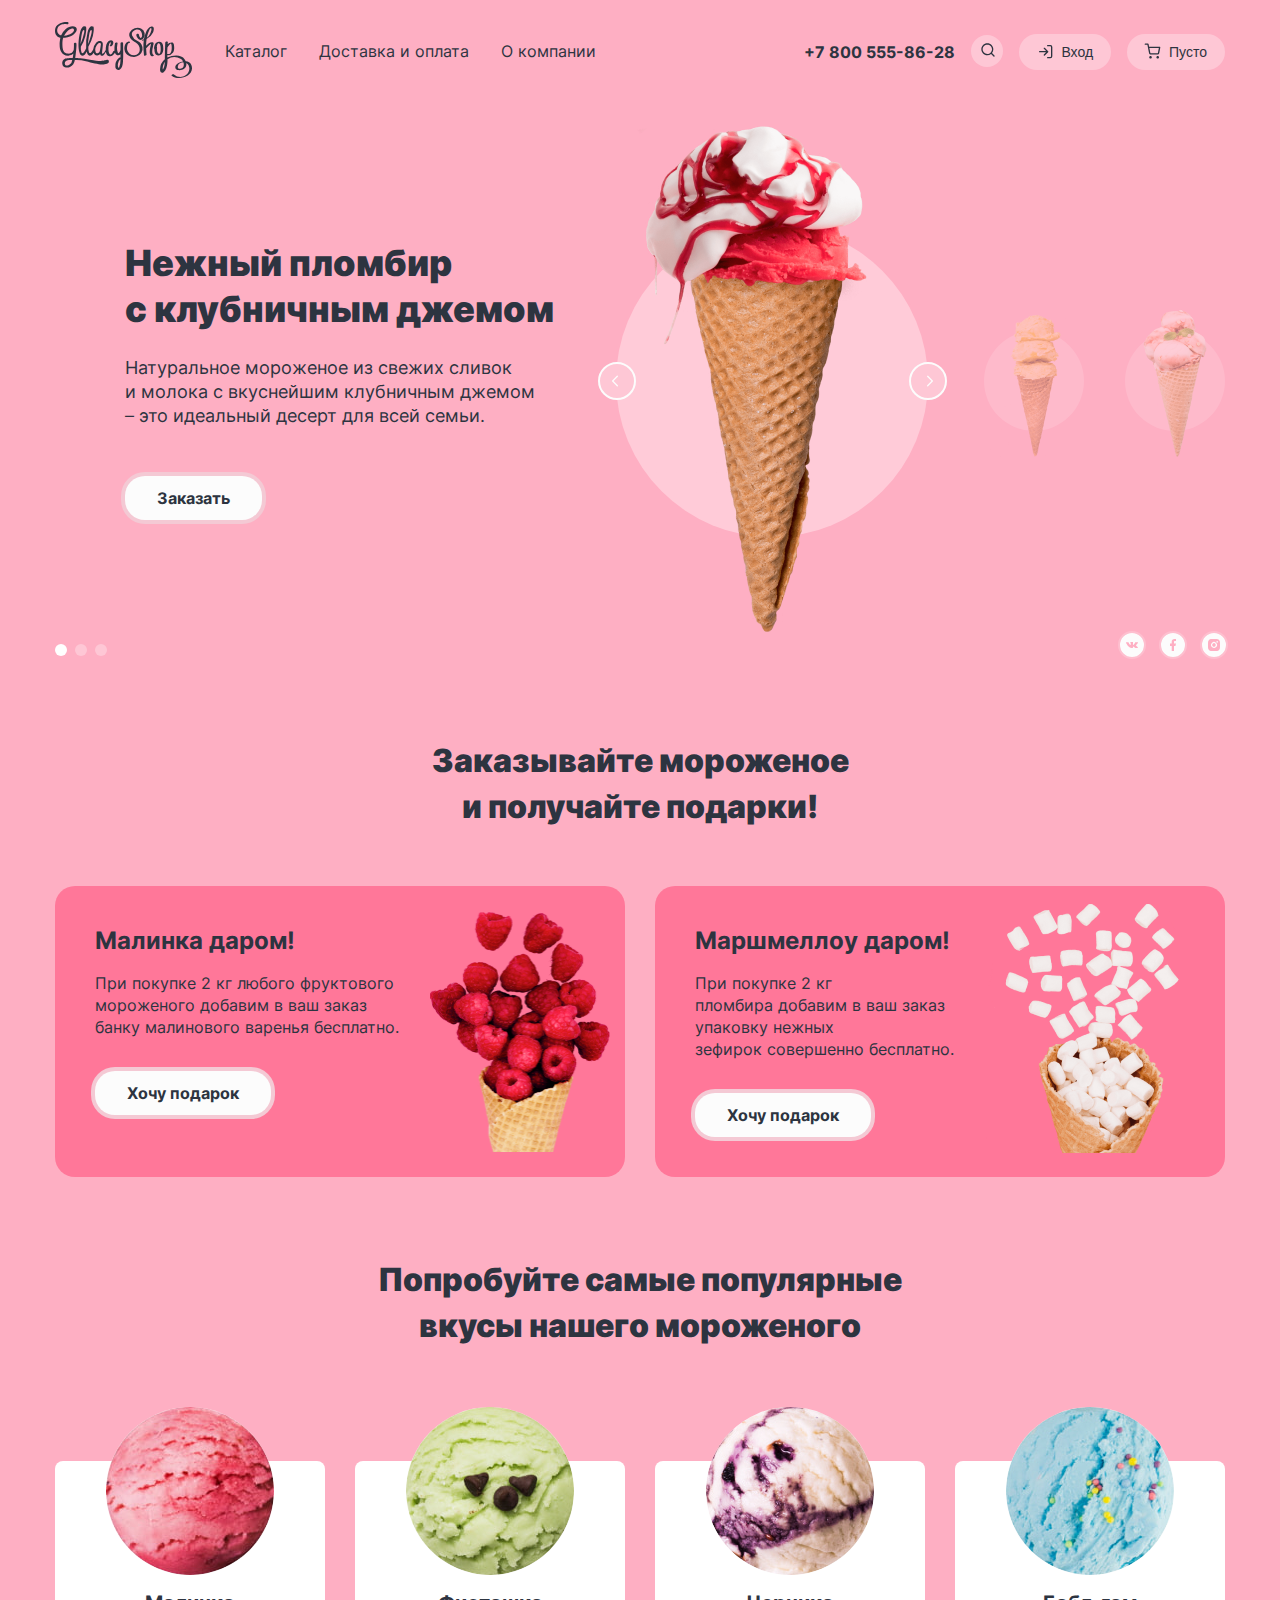
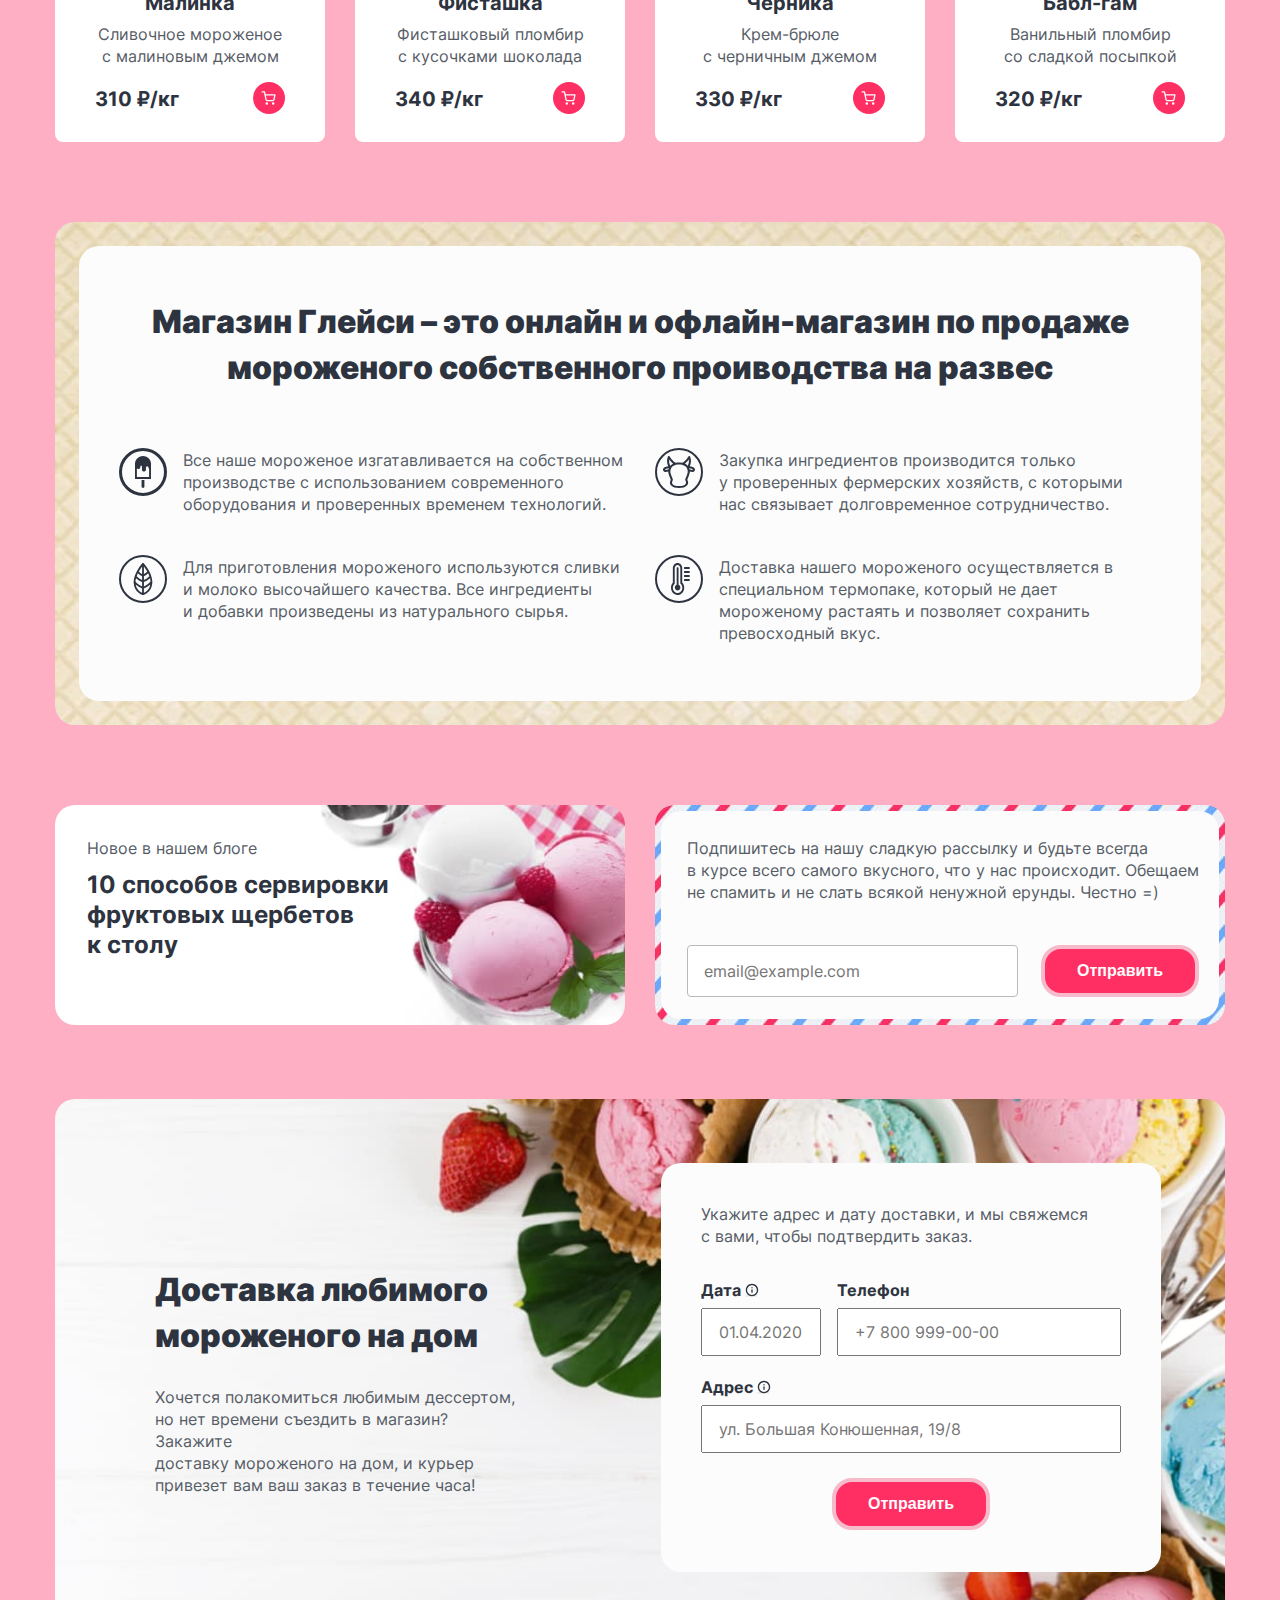
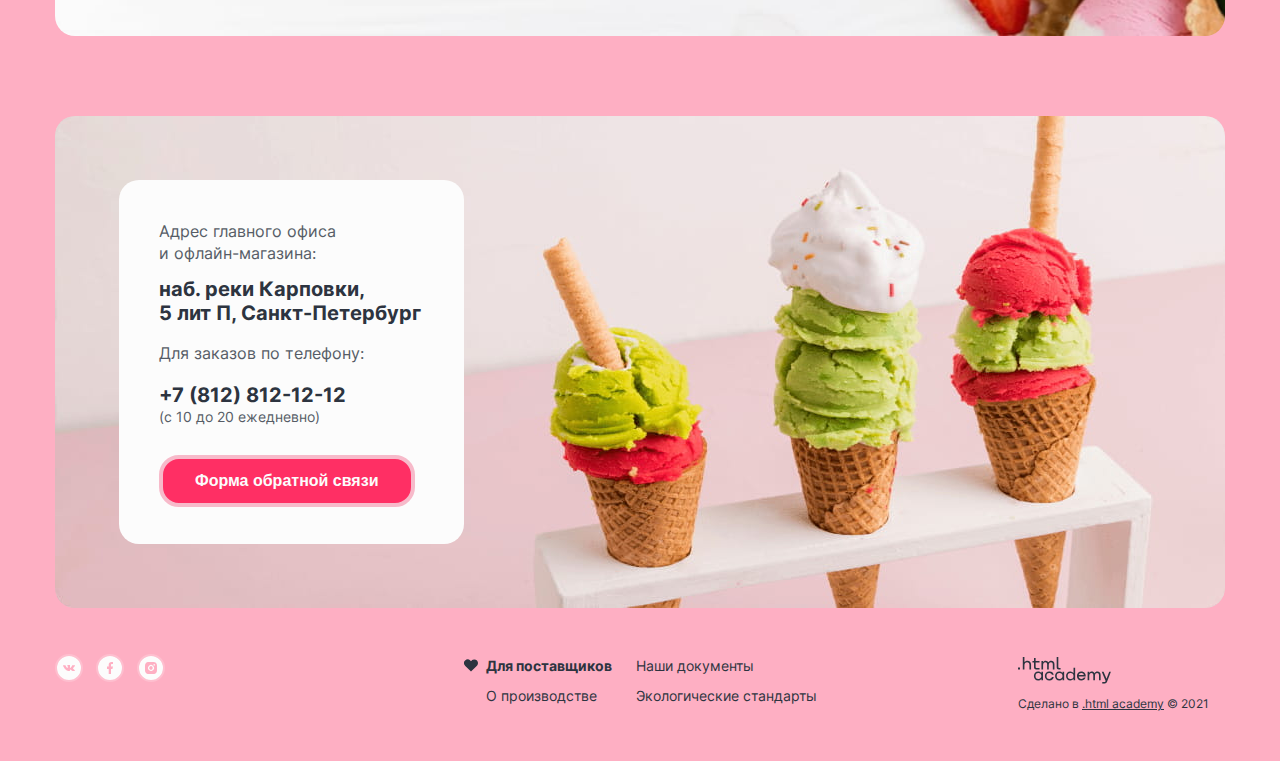
==== commit abf32c28: "Поправил хедер" ====
--- a/index.html
+++ b/index.html
@@ -27,13 +27,13 @@
     <div class="header-wrapper">
 
       <a class="header-logo" href="#">
-        <img src="images/logos/logo-gllacy.svg" alt="Логотип фирмы GllacyShop – натуральное мороженное для всех"
+        <img src="images/logos/logo-gllacy.svg" alt="Логотип фирмы GllacyShop – натуральное мороженное для всех."
           width="137" height="56"></a>
 
       <nav class="main-nav">
 
         <ul class="nav-list">
-          <li class="nav-item catalog-menu popover-bridge-menu">
+          <li class="nav-item catalog-menu popover-bridge-menu nav-list-item-pixel">
             <a class="nav-link" href="#">Каталог</a>
             <ul class="catalog-submenu">
               <li class="catalog-submenu-item special"><a class="catalog-submenu-link"
@@ -44,10 +44,10 @@
               <li class="catalog-submenu-item"><a class="catalog-submenu-link" href="">Мелорин</a></li>
             </ul>
           </li>
-          <li class="nav-item">
+          <li class="nav-item nav-list-item-pixel">
             <a class="nav-link" href="#">Доставка и оплата</a>
           </li>
-          <li class="nav-item">
+          <li class="nav-item nav-list-item-pixel">
             <a class="nav-link" href="#">О компании</a>
           </li>
         </ul>
@@ -56,13 +56,13 @@
 
       <ul class="nav-list user-list">
 
-        <li class="nav-item nav-user-item nav-telefon">
+        <li class="nav-user-item nav-telefon user-list-item-pixel">
           <a class="nav-phone-number nav-tel" href="tel:+79876543210">
             +7 800 555-86-28
           </a>
         </li>
 
-        <li class="nav-item nav-user-item popover-bridge-search">
+        <li class="nav-user-item popover-bridge-search user-list-item-pixel">
           <button type="button" class="button-circle button-pink nav-search">
             <span class="visually-hidden">
               Поиск
@@ -80,7 +80,7 @@
           </div>
         </li>
 
-        <li class="nav-item nav-user-item popover-bridge">
+        <li class="nav-user-item popover-bridge user-list-item-pixel">
           <button type="button" class="button button-pink nav-customer-login">
             Вход
           </button>
@@ -121,7 +121,7 @@
           </div>
         </li>
 
-        <li class="nav-item nav-user-item popover-bridge-empty-cart">
+        <li class="nav-user-item popover-bridge-empty-cart">
           <button type="button" class="button button-pink nav-basket">
             Пусто
           </button>
@@ -286,7 +286,7 @@
               </p>
             </div>
             <p class="raspberry-image">
-              <img class="banner-image" src="images/banner-malinka.png" alt="Малинка даром для мороженного" width="181"
+              <img class="banner-image" src="images/banner-malinka.png" alt="Малинка даром для мороженного." width="181"
                 height="240">
             </p>
           </div>
@@ -306,7 +306,7 @@
               </p>
             </div>
             <p class="marshmallow-image">
-              <img class="banner-image" src="images/banner-marshmelou.png" alt="Зефирки даром для мороженного"
+              <img class="banner-image" src="images/banner-marshmelou.png" alt="Зефирки даром для мороженного."
                 width="232" height="249">
             </p>
           </div>
@@ -332,7 +332,7 @@
 
         <li class="product-card">
           <a class="product-card-image-link" href="catalog.html">
-            <img class="product-card-image" src="images/products/product-caspberry-1.jpg" alt="Сорт мороженного"
+            <img class="product-card-image" src="images/products/product-caspberry-1.jpg" alt="Сорт мороженного."
               width="168" height="168">
           </a>
           <div class="product-card-content">
@@ -357,7 +357,7 @@
 
         <li class="product-card">
           <a class="product-card-image-link" href="catalog.html">
-            <img class="product-card-image" src="images/products/product-pistachio-2.jpg" alt="Сорт мороженного"
+            <img class="product-card-image" src="images/products/product-pistachio-2.jpg" alt="Сорт мороженного."
               width="168" height="168">
           </a>
           <div class="product-card-content">
@@ -382,7 +382,7 @@
 
         <li class="product-card">
           <a class="product-card-image-link" href="catalog.html">
-            <img class="product-card-image" src="images/products/product-blackberry-3.jpg" alt="Сорт мороженного"
+            <img class="product-card-image" src="images/products/product-blackberry-3.jpg" alt="Сорт мороженного."
               width="168" height="168">
           </a>
           <div class="product-card-content">
@@ -407,7 +407,7 @@
 
         <li class="product-card">
           <a class="product-card-image-link" href="catalog.html">
-            <img class="product-card-image" src="images/products/product-bubblegum-4.jpg" alt="Сорт мороженного"
+            <img class="product-card-image" src="images/products/product-bubblegum-4.jpg" alt="Сорт мороженного."
               width="168" height="168">
           </a>
           <div class="product-card-content">
@@ -746,7 +746,7 @@
           </p>
 
           <div class="modul-button-position">
-            <button class="button button-red" type="scriptionmit">Отправить</button>
+            <button class="button button-red" type="button">Отправить</button>
           </div>
 
         </form>
--- a/styles/styles.css
+++ b/styles/styles.css
@@ -44,6 +44,11 @@
   outline-offset: -5px; */
 }
 
+img {
+  max-width: 100%;
+  object-fit: contain;
+}
+
 /* Стандартный фоновый цвет задан в body. Он также соответствует первому слайдеру.
 При использование второго и третьего слайдеров, тегу body добавляется один из классов ниже */
 /* TODO Судя по всему нужно добавить в хедере полупрозрачность кнопкам / подложкам */
@@ -98,6 +103,7 @@
 /* lists <li> */
 
 .nav-item,
+.nav-user-item,
 .social-item,
 .footer-menu-item,
 .slider-pagination-item,
@@ -239,7 +245,7 @@
   content: url("../images/icons/icon-search.svg");
   width: 12px;
   height: 12px;
-  top: 25%;
+  top: 5px;
   left: 25%;
 }
 
@@ -248,7 +254,7 @@
   width: 18px;
   height: 18px;
   top: 8px;
-  left: 17px;
+  left: 16px;
 }
 
 .nav-basket::before {
@@ -534,20 +540,6 @@
   outline-offset: -5px;*/
 }
 
-.nav-list {
-  min-width: 400px;
-  margin: 0;
-  padding: 0;
-  padding-left: 8px;
-  display: flex;
-  align-items: center;
-  flex-wrap: wrap;
-  list-style-type: none;
-  flex-wrap: wrap;
-  /* outline: 5px solid green;
-  outline-offset: -5px; */
-}
-
 /* Левая часть меню */
 
 /* .nav-menu {
@@ -563,10 +555,18 @@
 .nav-list > .nav-item {
   position: relative;
   display: inline-block;
-  margin-right: 13px;
+  /* margin-right: 13px; */
   /* outline: 5px solid green;
   outline-offset: -5px; */
 }
+
+.user-list > .nav-user-item {
+  position: relative;
+  display: inline-block;
+  /* outline: 5px solid red;
+  outline-offset: -5px; */
+}
+
 .nav-link,
 .nav-link:visited {
   display: block;
@@ -688,6 +688,7 @@
 .nav-list {
   margin: 0;
   padding: 0;
+  min-width: 400px;
   display: flex;
   flex-wrap: wrap;
   list-style-type: none;
@@ -699,8 +700,8 @@
 
 .user-list {
   min-width: 419px;
-  margin-left: auto; /*Привет, Катя. Тут должно быть 198 пикселей или авто подходит? */
-  margin-right: -15px;
+  margin-left: auto; 
+  margin-right: -20px;
   /* padding-top: 2px; */
   /* outline: 5px solid red;
   outline-offset: -5px; */
@@ -719,16 +720,25 @@
 .nav-user-item {
   padding: 0;
   margin: 0;
+  margin-top: 0px;
+  margin-right: 20px;
+  margin-bottom: 0px;
+  margin-left: -6px;
   /* outline: 5px solid green;
   outline-offset: -5px;  */
-
-}
+}
+
 
 .nav-user-item button {
   border: none;
   margin-right: 0;
   border: 2px solid transparent;
 }
+
+.nav-list-item-pixel {
+  margin-right: 13px;
+}
+
 
 /* ===> SECTION 1: SLIDERS <=== */
 
@@ -3268,7 +3278,8 @@
 
 .popover-title {
   text-align: left;
-  margin-bottom: 32px;
+  margin-top: 12px;
+  margin-bottom: 31px;
 }
 
 .cart-items-list {
@@ -3557,4 +3568,4 @@
 
 .modal-container-close {
   display: none;
-}
+}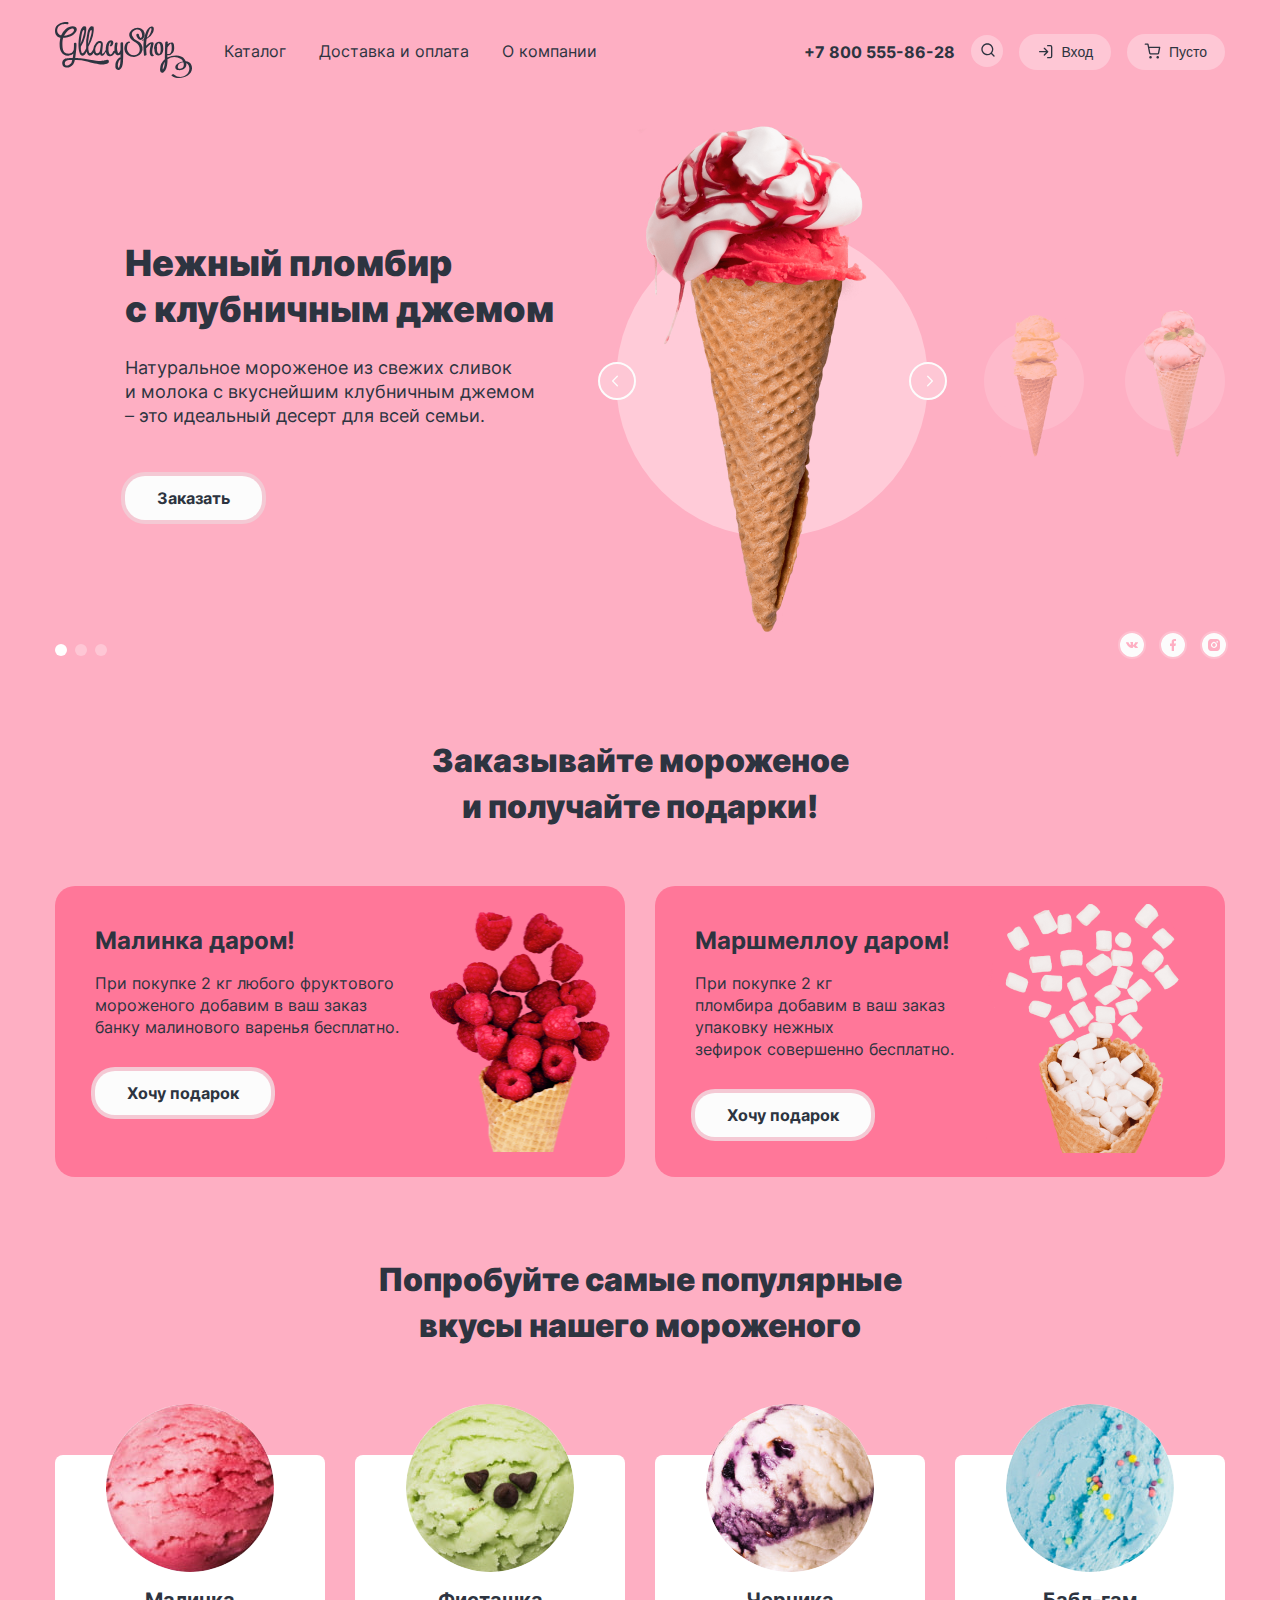
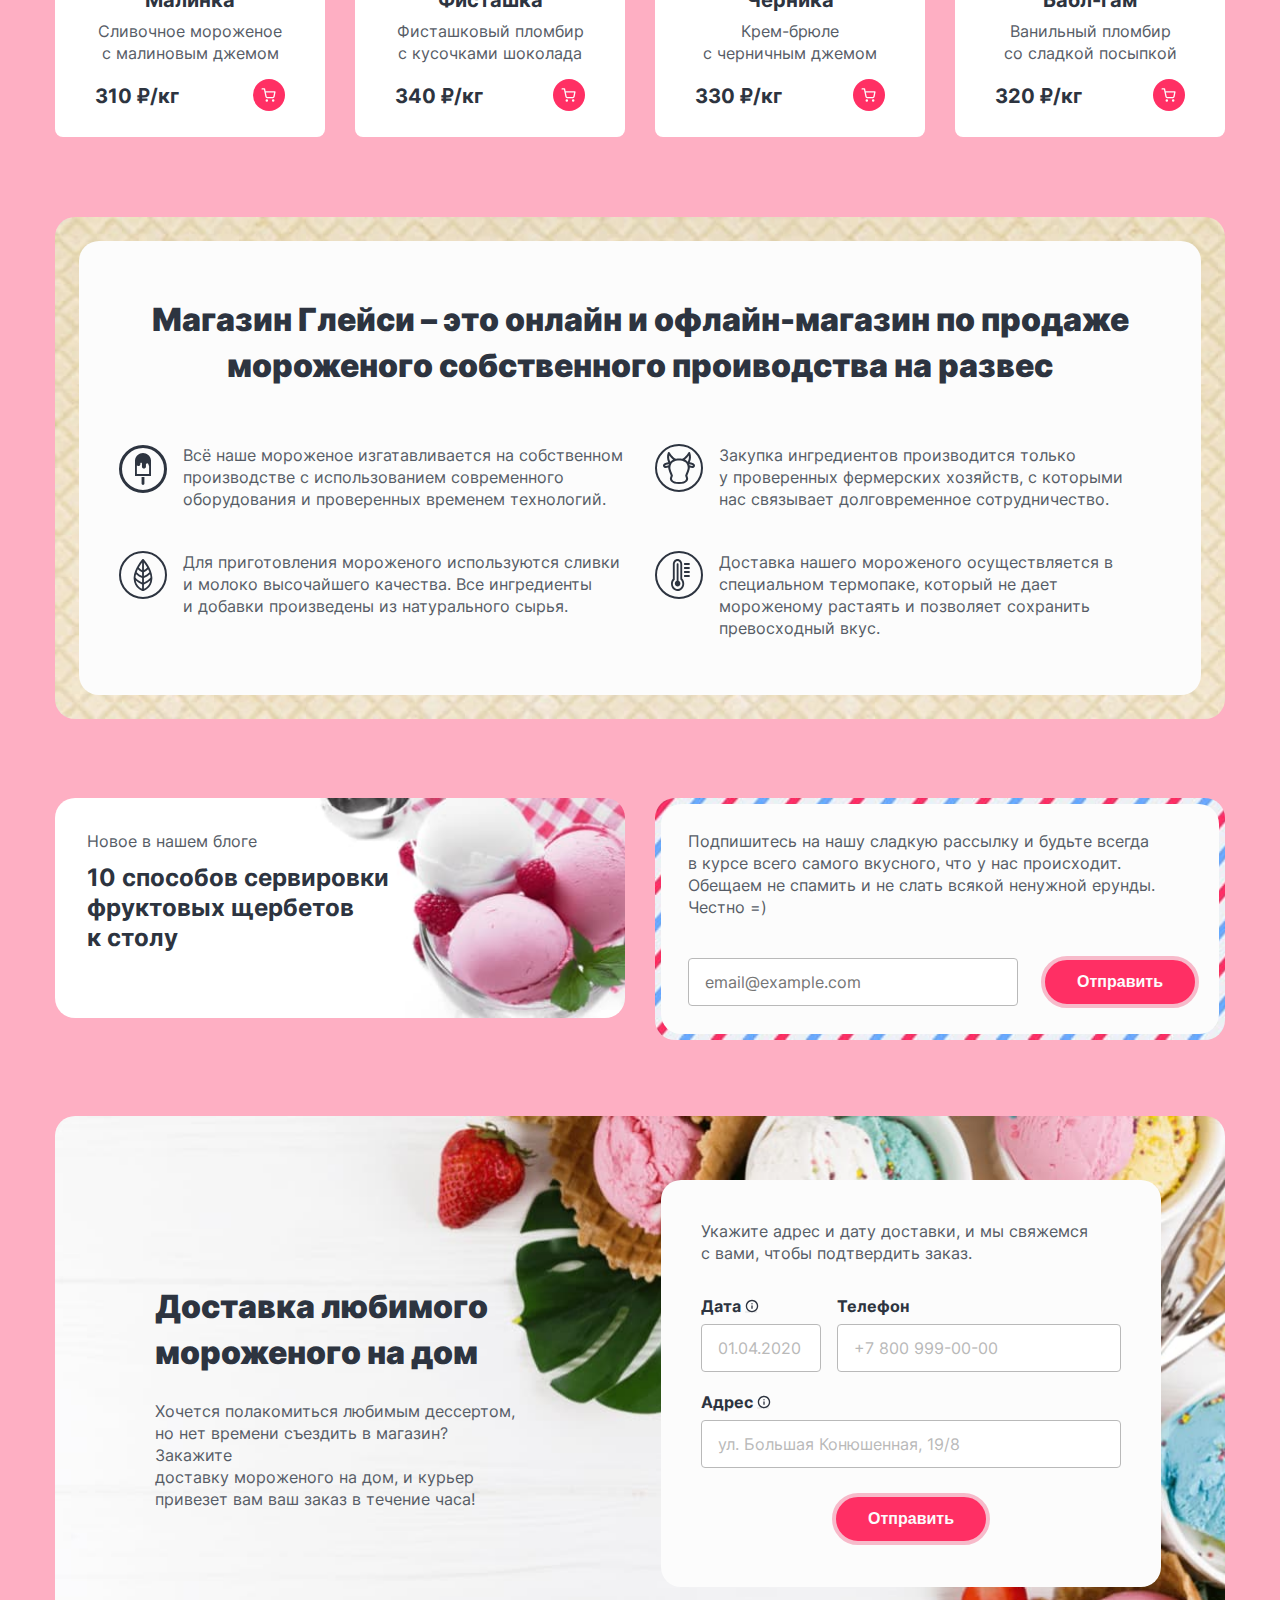
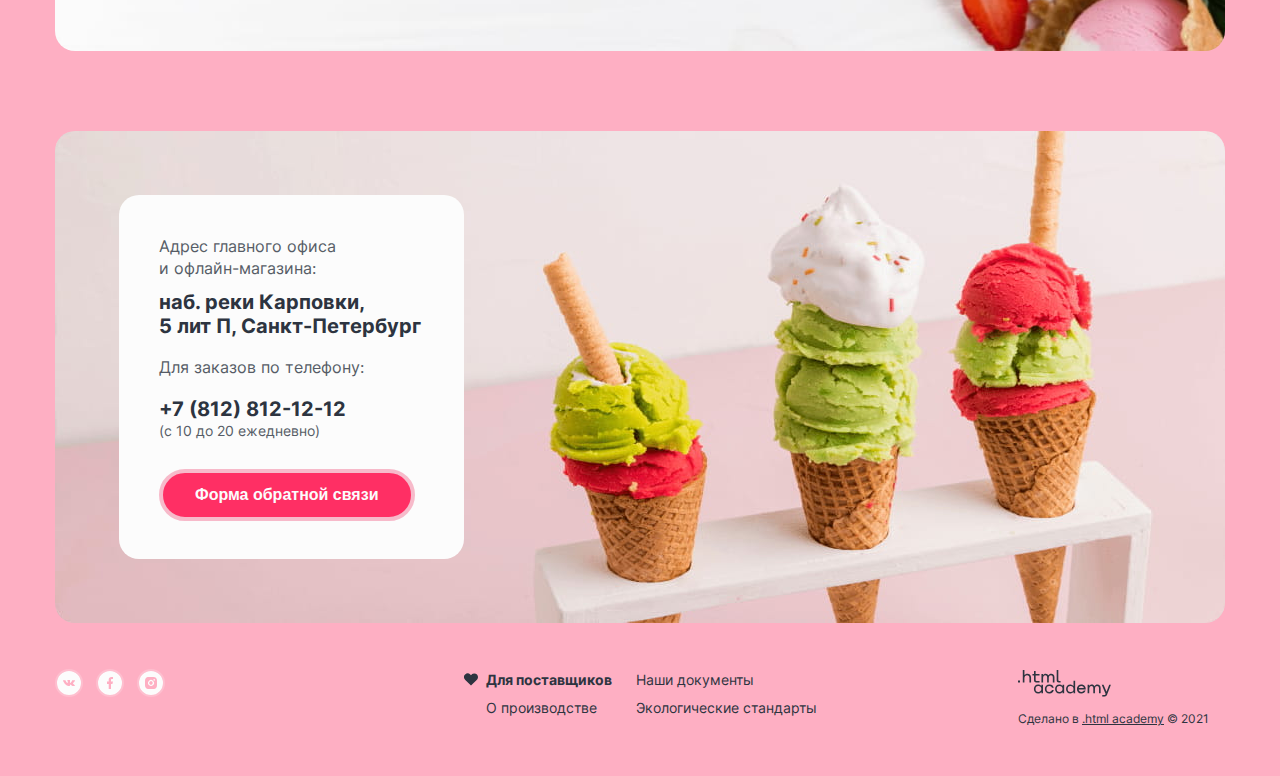
==== commit 28b30f7d: "Добавляет исправления после крайней консультации" ====
--- a/index.html
+++ b/index.html
@@ -9,7 +9,7 @@
 
   <!-- Заготовка для фавикона -->
   <link rel="icon" href="favicon.ico">
-  <link rel="icon" type="image/png" sizes="32x32" href="images/icons/favicon.svg">
+  <link rel="icon" type="image/png" sizes="32x32" href="images/favicon/favicon.png">
 
   <!-- <link rel="stylesheet" href="styles/normalize.css"> -->
   <link rel="stylesheet" href="styles/styles.css">
@@ -107,11 +107,12 @@
                   </p>
 
                   <div class="popover-customer-login-wrapper">
-                    <button class="popover-login-button" type="submit">Войти</button>
+                    <!-- <button class="popover-login-button" type="submit">Войти</button> -->
+                    <button class="button button-red popover-login-button" type="submit">Войти</button>
                     <div class="popover-customer-recovery-wrapper">
                       <ul class="recovery-list">
-                        <li class="recovery-item"><a class="auth-form-recovery" href="#">Забыли пароль?</a></li>
-                        <li class="recovery-item"><a class="auth-form-register" href="#">Регистрация</a></li>
+                        <li class="recovery-item recovery-item-line-first"><a class="auth-form-recovery" href="#">Забыли пароль?</a></li>
+                        <li class="recovery-item recovery-item-line-second"><a class="auth-form-register" href="#">Регистрация</a></li>
                       </ul>
                     </div>
                   </div>
@@ -172,7 +173,7 @@
             <!--  Кнопки управления для слайдера -->
             <div class="button-slider-wrapper">
               <button class="button-slider button-slider-prev" type="button">
-                <svg aria-hidden="true" focusable="false" width="16" height="16" fill="none"
+                <svg aria-label="Предыдущее мороженное" aria-hidden="true" focusable="false" width="16" height="16" fill="none"
                   xmlns="http://www.w3.org/2000/svg">
                   <path class="slider-button-active-black" fill-rule="evenodd" clip-rule="evenodd"
                     d="M9.8 3.8a.66.66 0 1 0-.94-.94L4.2 7.53a.67.67 0 0 0 0 .94l4.67 4.67a.66.66 0 1 0 .94-.94L5.6 8l4.2-4.2Z"
@@ -181,7 +182,7 @@
                 <span class="visually-hidden">Предыдущее мороженное</span>
               </button>
               <button class="button-slider button-slider-next" type="button">
-                <svg aria-hidden="true" focusable="false" width="16" height="16" fill="none"
+                <svg aria-label="Следующее мороженное" aria-hidden="true" focusable="false" width="16" height="16" fill="none"
                   xmlns="http://www.w3.org/2000/svg">
                   <path class="slider-button-active-black" fill-rule="evenodd" clip-rule="evenodd"
                     d="M9.8 3.8a.66.66 0 1 0-.94-.94L4.2 7.53a.67.67 0 0 0 0 .94l4.67 4.67a.66.66 0 1 0 .94-.94L5.6 8l4.2-4.2Z"
@@ -214,7 +215,7 @@
           <ul class="social-list social-link-list">
             <li class="social-item">
               <a class="social-button social-item-vk" href="https://vk.com/htmlacademy">
-                <svg aria-hidden="true" focusable="false" width="24" height="24" fill="none"
+                <svg aria-label="ВКонтакте" aria-hidden="true" focusable="false" width="24" height="24" fill="none"
                   xmlns="http://www.w3.org/2000/svg">
                   <path fill-rule="evenodd" clip-rule="evenodd"
                     d="M24 12a12 12 0 1 1-24 0 12 12 0 0 1 24 0Zm-11.41 2.97h-.72s-1.58.09-2.98-1.18C7.37 12.4 6.03 9.65 6.03 9.65s-.07-.18 0-.27c.1-.1.36-.1.36-.1l1.72-.01s.16.02.27.1c.1.05.15.17.15.17s.28.61.65 1.17c.71 1.08 1.05 1.32 1.29 1.2.35-.16.25-1.53.25-1.53s0-.5-.18-.71c-.14-.17-.41-.22-.53-.24-.1-.01.06-.2.26-.3.31-.13.86-.13 1.5-.13.5 0 .65.03.84.07.46.1.44.41.41 1.08l-.02.7v.18c-.01.34-.02.73.23.88.13.07.45 0 1.26-1.19.38-.56.66-1.23.66-1.23s.07-.12.16-.17c.1-.05.24-.04.24-.04h1.8s.54-.06.63.15c.1.23-.2.75-.94 1.61-.7.82-1.03 1.12-1 1.38.01.2.23.38.66.72.89.73 1.13 1.1 1.18 1.2l.01.01c.4.58-.44.62-.44.62l-1.6.02s-.34.06-.8-.2a3.94 3.94 0 0 1-.69-.6c-.33-.34-.65-.66-.91-.58-.45.12-.44.96-.44.96s0 .18-.1.28c-.1.1-.32.12-.32.12Z"
@@ -227,7 +228,7 @@
             </li>
             <li class="social-item">
               <a class="social-button social-item-facebook" href="https://www.facebook.com/htmlacademy">
-                <svg aria-hidden="true" focusable="false" width="24" height="24" fill="none"
+                <svg  aria-label="Фейсбук" aria-hidden="true" focusable="false" width="24" height="24" fill="none"
                   xmlns="http://www.w3.org/2000/svg">
                   <path fill-rule="evenodd" clip-rule="evenodd"
                     d="M24 12a12 12 0 1 1-24 0 12 12 0 0 1 24 0Zm-9.57.9H13V18h-2.29v-5.1H9v-2.4h1.71V8.82c0-1.83 1.1-2.82 2.66-2.82.74 0 1.44.06 1.63.08V8.1h-.86C13 8.1 13 8.68 13 9.3v1.2h2l-.57 2.4Z"
@@ -240,7 +241,7 @@
             </li>
             <li class="social-item">
               <a class="social-button social-item-instagram" href="https://www.instagram.com/htmlacademy/">
-                <svg aria-hidden="true" focusable="false" width="24" height="24" fill="none"
+                <svg aria-label="Инстаграм" aria-hidden="true" focusable="false" width="24" height="24" fill="none"
                   xmlns="http://www.w3.org/2000/svg">
                   <path fill-rule="evenodd" clip-rule="evenodd"
                     d="M24 12a12 12 0 1 1-24 0 12 12 0 0 1 24 0Zm-9.53-5.96C13.83 6 13.63 6 12 6c-1.63 0-1.83 0-2.47.04-.64.03-1.08.13-1.46.28-.4.15-.76.38-1.06.69-.3.3-.54.66-.7 1.06-.14.38-.24.82-.27 1.46C6 10.17 6 10.37 6 12c0 1.63 0 1.83.04 2.47.03.64.13 1.08.28 1.46.15.4.38.76.69 1.06.3.3.66.54 1.06.7.38.14.82.24 1.46.27.64.03.84.04 2.47.04 1.63 0 1.83 0 2.47-.04a4.43 4.43 0 0 0 1.46-.28c.4-.15.76-.38 1.06-.69.3-.3.54-.66.7-1.06.14-.38.24-.82.27-1.46.03-.64.04-.84.04-2.47 0-1.63 0-1.83-.04-2.47a4.43 4.43 0 0 0-.28-1.46c-.15-.4-.38-.76-.69-1.06a2.93 2.93 0 0 0-1.06-.7 4.42 4.42 0 0 0-1.46-.27Zm-4.6 3.84a3 3 0 1 1 4.25 4.24 3 3 0 0 1-4.24-4.24Zm5.81-1.56a.75.75 0 1 1-1.06 1.06.75.75 0 0 1 1.06-1.06Zm-2.4 2.4a1.8 1.8 0 1 0-2.55 2.55 1.8 1.8 0 0 0 2.54-2.54Z"
@@ -344,7 +345,7 @@
           <div class="product-price-wrapper">
             <span class="product-card-price">310 ₽/кг</span>
             <button type="button" class="product-card-button">
-              <svg aria-hidden="true" focusable="false" width="16" height="16" fill="none"
+              <svg aria-label="Купить мороженное" aria-hidden="true" focusable="false" width="16" height="16" fill="none"
                 xmlns="http://www.w3.org/2000/svg">
                 <path class="shopping-cart-full" fill-rule="evenodd" clip-rule="evenodd"
                   d="M1.167 1.25a.667.667 0 0 0 0 1.333h1.77l.468 2.336a.664.664 0 0 0 .011.053l.967 4.833a1.825 1.825 0 0 0 1.819 1.47h5.62a1.826 1.826 0 0 0 1.819-1.47l.001-.005.927-4.861a.667.667 0 0 0-.655-.792H4.611l-.473-2.361a.667.667 0 0 0-.654-.536H1.167ZM5.69 9.544 4.878 5.48h8.23l-.775 4.067a.492.492 0 0 1-.492.395H6.183a.492.492 0 0 1-.492-.397Zm-1.134 3.961a1.246 1.246 0 1 1 2.492 0 1.246 1.246 0 0 1-2.492 0Zm6.374 0a1.246 1.246 0 1 1 2.491 0 1.246 1.246 0 0 1-2.491 0Z"
@@ -369,7 +370,7 @@
           <div class="product-price-wrapper">
             <span class="product-card-price">340 ₽/кг</span>
             <button type="button" class="product-card-button">
-              <svg aria-hidden="true" focusable="false" width="16" height="16" fill="none"
+              <svg aria-label="Купить мороженное" aria-hidden="true" focusable="false" width="16" height="16" fill="none"
                 xmlns="http://www.w3.org/2000/svg">
                 <path class="shopping-cart-full" fill-rule="evenodd" clip-rule="evenodd"
                   d="M1.167 1.25a.667.667 0 0 0 0 1.333h1.77l.468 2.336a.664.664 0 0 0 .011.053l.967 4.833a1.825 1.825 0 0 0 1.819 1.47h5.62a1.826 1.826 0 0 0 1.819-1.47l.001-.005.927-4.861a.667.667 0 0 0-.655-.792H4.611l-.473-2.361a.667.667 0 0 0-.654-.536H1.167ZM5.69 9.544 4.878 5.48h8.23l-.775 4.067a.492.492 0 0 1-.492.395H6.183a.492.492 0 0 1-.492-.397Zm-1.134 3.961a1.246 1.246 0 1 1 2.492 0 1.246 1.246 0 0 1-2.492 0Zm6.374 0a1.246 1.246 0 1 1 2.491 0 1.246 1.246 0 0 1-2.491 0Z"
@@ -394,7 +395,7 @@
           <div class="product-price-wrapper">
             <span class="product-card-price">330 ₽/кг</span>
             <button type="button" class="product-card-button">
-              <svg aria-hidden="true" focusable="false" width="16" height="16" fill="none"
+              <svg aria-label="Купить мороженное" aria-hidden="true" focusable="false" width="16" height="16" fill="none"
                 xmlns="http://www.w3.org/2000/svg">
                 <path class="shopping-cart-full" fill-rule="evenodd" clip-rule="evenodd"
                   d="M1.167 1.25a.667.667 0 0 0 0 1.333h1.77l.468 2.336a.664.664 0 0 0 .011.053l.967 4.833a1.825 1.825 0 0 0 1.819 1.47h5.62a1.826 1.826 0 0 0 1.819-1.47l.001-.005.927-4.861a.667.667 0 0 0-.655-.792H4.611l-.473-2.361a.667.667 0 0 0-.654-.536H1.167ZM5.69 9.544 4.878 5.48h8.23l-.775 4.067a.492.492 0 0 1-.492.395H6.183a.492.492 0 0 1-.492-.397Zm-1.134 3.961a1.246 1.246 0 1 1 2.492 0 1.246 1.246 0 0 1-2.492 0Zm6.374 0a1.246 1.246 0 1 1 2.491 0 1.246 1.246 0 0 1-2.491 0Z"
@@ -419,7 +420,7 @@
           <div class="product-price-wrapper">
             <span class="product-card-price">320 ₽/кг</span>
             <button type="button" class="product-card-button">
-              <svg aria-hidden="true" focusable="false" width="16" height="16" fill="none"
+              <svg aria-label="Купить мороженное" aria-hidden="true" focusable="false" width="16" height="16" fill="none"
                 xmlns="http://www.w3.org/2000/svg">
                 <path class="shopping-cart-full" fill-rule="evenodd" clip-rule="evenodd"
                   d="M1.167 1.25a.667.667 0 0 0 0 1.333h1.77l.468 2.336a.664.664 0 0 0 .011.053l.967 4.833a1.825 1.825 0 0 0 1.819 1.47h5.62a1.826 1.826 0 0 0 1.819-1.47l.001-.005.927-4.861a.667.667 0 0 0-.655-.792H4.611l-.473-2.361a.667.667 0 0 0-.654-.536H1.167ZM5.69 9.544 4.878 5.48h8.23l-.775 4.067a.492.492 0 0 1-.492.395H6.183a.492.492 0 0 1-.492-.397Zm-1.134 3.961a1.246 1.246 0 1 1 2.492 0 1.246 1.246 0 0 1-2.492 0Zm6.374 0a1.246 1.246 0 1 1 2.491 0 1.246 1.246 0 0 1-2.491 0Z"
@@ -450,7 +451,7 @@
           <li class="icon-item-advantages">
             <!-- <p class="icon-ice icon-styles-before"></p> -->
             <p class="advantages-item-text adva-1">
-              Все наше мороженое изгатавливается на&nbsp;собственном производстве с использованием
+              Всё наше мороженое изгатавливается на&nbsp;собственном производстве с использованием
               современного оборудования&nbsp;и проверенных временем технологий.
             </p>
           </li>
@@ -626,7 +627,7 @@
       <ul class="social-list social-link-list social-footer">
         <li class="social-item">
           <a class="social-button social-item-vk" href="https://vk.com/htmlacademy">
-            <svg aria-hidden="true" focusable="false" width="24" height="24" fill="none"
+            <svg aria-label="ВКонтакте" aria-hidden="true" focusable="false" width="24" height="24" fill="none"
               xmlns="http://www.w3.org/2000/svg">
               <path fill-rule="evenodd" clip-rule="evenodd"
                 d="M24 12a12 12 0 1 1-24 0 12 12 0 0 1 24 0Zm-11.41 2.97h-.72s-1.58.09-2.98-1.18C7.37 12.4 6.03 9.65 6.03 9.65s-.07-.18 0-.27c.1-.1.36-.1.36-.1l1.72-.01s.16.02.27.1c.1.05.15.17.15.17s.28.61.65 1.17c.71 1.08 1.05 1.32 1.29 1.2.35-.16.25-1.53.25-1.53s0-.5-.18-.71c-.14-.17-.41-.22-.53-.24-.1-.01.06-.2.26-.3.31-.13.86-.13 1.5-.13.5 0 .65.03.84.07.46.1.44.41.41 1.08l-.02.7v.18c-.01.34-.02.73.23.88.13.07.45 0 1.26-1.19.38-.56.66-1.23.66-1.23s.07-.12.16-.17c.1-.05.24-.04.24-.04h1.8s.54-.06.63.15c.1.23-.2.75-.94 1.61-.7.82-1.03 1.12-1 1.38.01.2.23.38.66.72.89.73 1.13 1.1 1.18 1.2l.01.01c.4.58-.44.62-.44.62l-1.6.02s-.34.06-.8-.2a3.94 3.94 0 0 1-.69-.6c-.33-.34-.65-.66-.91-.58-.45.12-.44.96-.44.96s0 .18-.1.28c-.1.1-.32.12-.32.12Z"
@@ -639,7 +640,7 @@
         </li>
         <li class="social-item">
           <a class="social-button social-item-facebook" href="https://www.facebook.com/htmlacademy">
-            <svg aria-hidden="true" focusable="false" width="24" height="24" fill="none"
+            <svg aria-label="Фейсбук" aria-hidden="true" focusable="false" width="24" height="24" fill="none"
               xmlns="http://www.w3.org/2000/svg">
               <path fill-rule="evenodd" clip-rule="evenodd"
                 d="M24 12a12 12 0 1 1-24 0 12 12 0 0 1 24 0Zm-9.57.9H13V18h-2.29v-5.1H9v-2.4h1.71V8.82c0-1.83 1.1-2.82 2.66-2.82.74 0 1.44.06 1.63.08V8.1h-.86C13 8.1 13 8.68 13 9.3v1.2h2l-.57 2.4Z"
@@ -652,7 +653,7 @@
         </li>
         <li class="social-item">
           <a class="social-button social-item-instagram" href="https://www.instagram.com/htmlacademy/">
-            <svg aria-hidden="true" focusable="false" width="24" height="24" fill="none"
+            <svg aria-label="Инстаграм" aria-hidden="true" focusable="false" width="24" height="24" fill="none"
               xmlns="http://www.w3.org/2000/svg">
               <path fill-rule="evenodd" clip-rule="evenodd"
                 d="M24 12a12 12 0 1 1-24 0 12 12 0 0 1 24 0Zm-9.53-5.96C13.83 6 13.63 6 12 6c-1.63 0-1.83 0-2.47.04-.64.03-1.08.13-1.46.28-.4.15-.76.38-1.06.69-.3.3-.54.66-.7 1.06-.14.38-.24.82-.27 1.46C6 10.17 6 10.37 6 12c0 1.63 0 1.83.04 2.47.03.64.13 1.08.28 1.46.15.4.38.76.69 1.06.3.3.66.54 1.06.7.38.14.82.24 1.46.27.64.03.84.04 2.47.04 1.63 0 1.83 0 2.47-.04a4.43 4.43 0 0 0 1.46-.28c.4-.15.76-.38 1.06-.69.3-.3.54-.66.7-1.06.14-.38.24-.82.27-1.46.03-.64.04-.84.04-2.47 0-1.63 0-1.83-.04-2.47a4.43 4.43 0 0 0-.28-1.46c-.15-.4-.38-.76-.69-1.06a2.93 2.93 0 0 0-1.06-.7 4.42 4.42 0 0 0-1.46-.27Zm-4.6 3.84a3 3 0 1 1 4.25 4.24 3 3 0 0 1-4.24-4.24Zm5.81-1.56a.75.75 0 1 1-1.06 1.06.75.75 0 0 1 1.06-1.06Zm-2.4 2.4a1.8 1.8 0 1 0-2.55 2.55 1.8 1.8 0 0 0 2.54-2.54Z"
--- a/styles/styles.css
+++ b/styles/styles.css
@@ -23,9 +23,7 @@
 ------------------------GENERAL STYLES------------------------
 ----------------------------------------------------------- */
 html {
-  height: 100%;
-  /* outline: 5px solid red;
-  outline-offset: -5px; */
+  height: 100%; 
 }
 
 body {
@@ -39,9 +37,7 @@
   font-size: 16px;
   line-height: 22px;
   color: #565c66;
-  background-color: #feafc3;
-  /* outline: 5px solid green;
-  outline-offset: -5px; */
+  background-color: #feafc3; 
 }
 
 img {
@@ -209,6 +205,7 @@
   font-size: 14px;
   line-height: 20px;
   color: #2d3440;
+  padding-left: 22px
 }
 
 /* -----------------------------------------------------------
@@ -313,19 +310,11 @@
 -----------------------STYLE OF BUTTONS-----------------------
 ----------------------------------------------------------- */
 
-
 .button {
   border: none;
   border-radius: 20px 20px;
   display: inline-block;
 }
-
-/* TODO УБРАТЬ ЭТИ КЛАССЫ СДЕЛАВ ФОРМУ СВЯЗИ ФЛЕКCОМ */
-
-
-
-
-
 
 /* ------------------------- */
 /* ---------BUTTON---------- */
@@ -397,6 +386,7 @@
   min-width: 92px;
   min-height: 46px;
   margin: 0 auto;
+  border-radius: 26px;
 }
 
 .button-red:hover {
@@ -433,7 +423,6 @@
   font-size: 14px;
   line-height: 20px;
   margin-left: 2px;
-  /* margin-right: 16px; */
   padding-top: 6px;
   padding-right: 16px;
   padding-bottom: 6px;
@@ -494,6 +483,42 @@
 }
 
 /* -----------------------------------------------------------
+-----------------------STYLE FOR INPUTS-----------------------
+----------------------------------------------------------- */
+
+.input-form-placeholder:focus,
+.popover-login-input:focus,
+.popover-login-input:focus,
+.form-field:focus {
+  box-shadow: inset 0 0 0 2px #000000;
+  outline: none;
+}
+
+/* .input-form-placeholder:focus-within,
+.popover-login-input:focus-within,
+.popover-login-input:focus-within,
+.form-field:focus {
+  box-shadow: inset 0 0 0 2px #000000;
+  outline: none;
+} */
+
+/* input:invalid {
+  border: 1px solid #ea5454;
+} */
+input:valid {border-color: rgb(15, 150, 15);}
+
+input:valid:not(:placeholder-shown) {
+  border-color: rgb(15, 150, 15);
+}
+
+input:invalid:not(:placeholder-shown) {
+  border: 2px solid #ea5454
+}
+input:invalid:not(:placeholder-shown) + .form__error {
+  display: block;
+}
+
+/* -----------------------------------------------------------
 --------------------------INDEX.html--------------------------
 ----------------------------------------------------------- */
 
@@ -511,8 +536,7 @@
   display: flex;
   flex-direction: row;
   align-items: center;
-  /* outline: 5px solid grey;
-  outline-offset: -5px; */
+  padding: 15px 0;
 }
 
 /* Логотип */
@@ -521,9 +545,7 @@
   width: 137px;
   padding: 0;
   margin: 0;
-  margin-right: 16px;  
-  /* outline: 5px solid yellow;
-  outline-offset: -5px; */
+  margin-right: 16px; 
 }
 
 /* Общий контейнер для навигации */
@@ -531,11 +553,11 @@
 .main-nav {
   max-width: 420px;
   margin-top: -3px;
-  margin-left: 8px;
-  /* padding-top: 8px; 
+  /* margin-left: 8px; */
+  /* padding-top: 8px;
   padding-right: 16px;
   padding-bottom: 8px;
-  padding-left: 16px; 
+  padding-left: 16px;
   outline: 5px solid green;
   outline-offset: -5px;*/
 }
@@ -549,29 +571,25 @@
   padding-top: 8px;
   padding-bottom: 8px;
     outline: 5px solid green;
-  outline-offset: -5px;  
+  outline-offset: -5px;
 } */
 
 .nav-list > .nav-item {
   position: relative;
   display: inline-block;
-  /* margin-right: 13px; */
-  /* outline: 5px solid green;
-  outline-offset: -5px; */
+  /* margin-right: 13px; */ 
 }
 
 .user-list > .nav-user-item {
   position: relative;
-  display: inline-block;
-  /* outline: 5px solid red;
-  outline-offset: -5px; */
+  display: inline-block; 
 }
 
 .nav-link,
 .nav-link:visited {
   display: block;
   margin-left: -1px;
-  padding: 8px 10px;
+  padding: 8px 17px;
   color: #2d3440;
 }
 
@@ -585,7 +603,7 @@
   background-color: #fdd6e0;
   border-radius: 22px;
   outline: none;
-  box-shadow: inset 0 0 0 2px #000000; 
+  box-shadow: inset 0 0 0 2px #000000;
   /* Если добавляю тень, то появляется обводка у active. Пробовал менять местами focus и active, но не помогло */
   /* Варианты с бордером "дергаются", даже если я делаю прозрачным... */
 }
@@ -601,68 +619,65 @@
 
 .catalog-submenu {
   position: absolute;
+  top: 45px;
+  left: -1px;
+  min-width: 138px;
+  padding: 16px 0;
+  border-radius: 4px;
+  list-style-type: none;
+  list-style: none;
+  background-color: #fcfcfc;
+  z-index: 3px;
   display: none;
-  left: -4px;
-  top: 27px;
-  width: 150px;
-  list-style: none;
-  min-width: 140px;
-  background-color: #fcfcfc;
-  border-radius: 4px;
-  margin-top: 16px;
-  padding-top: 16px;
-  padding-right: 0;
-  padding-bottom: 16px;
-  padding-left: 0;
-  z-index: -10px;
 }
 
 .catalog-menu:hover .catalog-submenu,
 .catalog-menu:focus-within .catalog-submenu {
   display: block;
 }
-
-.catalog-submenu-item {
-  margin: 0;
-  padding: 0;  
-}
-
 .special {
   position: relative;
   margin-bottom: 24px;
   padding-bottom: 6px;
   font-family: "Inter", sans-serif;
   font-style: normal;
-  font-weight: 700; 
+  font-weight: 700;
   font-size: 14px;
   line-height: 20px;
   color: #2d3440;
+  margin-bottom: 19px;
+  padding-top: 0;
 }
 
 .special::after {
   position: absolute;
   content: "";
-  top: 43px;
+  top: 37px;
   left: 16px;
-  width: 116px;
+  width: 104px;
   height: 1px;
   background-color: #b9b9b9;
 }
 
 .catalog-submenu-item {
-  padding-bottom: 6px;
+  /* margin: 0;
+  padding-top: 4px;
+  padding-right: 16px;
+  padding-bottom: 4px;
+  padding-left: 16px;
   font-size: 14px;
   font-family: "Inter", sans-serif;
   font-style: normal;
   font-weight: normal;
   font-size: 14px;
   line-height: 20px;
-  color: #2D3440;
-  padding-top: 6px;
-  padding-right: 16px;
-  padding-bottom: 6px;
-  padding-left: 16px;
-}
+  color: #2D3440; */
+
+  padding: 6px 16px;
+  padding-top: 2px;
+  font-size: 14px;
+}
+
 
 .catalog-submenu-item:last-of-type {
   padding-bottom: 0;
@@ -677,7 +692,7 @@
 }
 
 .catalog-submenu-link {
-  color: #2d3440; 
+  color: #2d3440;
   text-decoration: none;
 }
 
@@ -693,39 +708,15 @@
   flex-wrap: wrap;
   list-style-type: none;
   align-items: center;
-  /* min-width: 460px; */
-  /* outline: 5px solid red;
-  outline-offset: -5px; */
 }
 
 .user-list {
   min-width: 419px;
-  margin-left: auto; 
-  margin-right: -20px;
-  /* padding-top: 2px; */
-  /* outline: 5px solid red;
-  outline-offset: -5px; */
-}
-
-/* .nav-user {
-  padding: 0;
-  margin: 0;
-  min-width: 460px;
-  text-align: center;
   margin-left: auto;
-  outline: 5px solid black;
-  outline-offset: -5px;
-} */
+}
 
 .nav-user-item {
-  padding: 0;
-  margin: 0;
-  margin-top: 0px;
-  margin-right: 20px;
-  margin-bottom: 0px;
-  margin-left: -6px;
-  /* outline: 5px solid green;
-  outline-offset: -5px;  */
+  margin-left: 14px;
 }
 
 
@@ -735,10 +726,6 @@
   border: 2px solid transparent;
 }
 
-.nav-list-item-pixel {
-  margin-right: 13px;
-}
-
 
 /* ===> SECTION 1: SLIDERS <=== */
 
@@ -749,9 +736,7 @@
   padding: 0;
   padding-top: 21px;
   padding-bottom: 0;
-  margin-bottom: 80px;
-  /* outline: 5px solid yellow;
-  outline-offset: -5px; */
+  margin-bottom: 80px; 
 }
 
 .all-slider-items {
@@ -774,30 +759,24 @@
   display: flex;
   justify-content: flex-end;
   align-items: center;
-  /* width: 50%; */
-  margin: 0;
-  padding: 0;
-  /* outline: 5px solid green;
-  outline-offset: -5px; */
+  margin: 0;
+  padding: 0; 
 }
 
 .slider-image {
-  /* position: relative; */
   order: 3;
   opacity: 0.4;
   width: 100px;
   margin-left: 41px;
   padding-right: 5px;
   padding-top: 10px;
-  padding-left: 5px;
-  /* outline: 5px solid yellow;
-  outline-offset: -5px; */
+  padding-left: 5px; 
 }
 
 .slider-image.active {
   position: relative;
   width: 306px;
-  margin-right: 41px; 
+  margin-right: 41px;
   order: 1;
   opacity: 1;
 }
@@ -834,16 +813,14 @@
   display: flex;
   flex-direction: row;
   justify-content: space-around;
-  margin-top: 0;
-  /* outline: 5px solid blue;
-  outline-offset: -5px; */
+  margin-top: 0; 
 }
 
 .promo-title {
   padding: 0;
   margin: 0;
   margin-top: 115px;
-  margin-bottom: 24px; 
+  margin-bottom: 24px;
   margin-left: 70px;
   font-style: normal;
   font-weight: 900;
@@ -890,7 +867,7 @@
 /* Контроллеры для слайдера */
 
 .button-slider-wrapper {
-  position: absolute; 
+  position: absolute;
   display: flex;
   justify-content: space-between;
   height: 38px;
@@ -900,9 +877,7 @@
   left: 0;
   width: 349px;
   margin: auto -19px;
-  z-index: 1;
-  /* outline: 5px solid red;
-  outline-offset: -5px; */
+  z-index: 1; 
 }
 /* Стрелочки (svg) внутри кнопок */
 
@@ -923,9 +898,7 @@
   box-sizing: border-box;
   border: 2px solid #FCFCFC;
   cursor: pointer;
-  padding: 0;
-  /* outline: 5px solid green;
-  outline-offset: -5px; */
+  padding: 0; 
 }
 
 .button-slider-next {
@@ -942,7 +915,7 @@
 }
 
 
-.button-slider-prev:focus, 
+.button-slider-prev:focus,
 .button-slider-next:focus {
   background-color: #fec7d5;
   border: 2px solid #2D3440;
@@ -1027,9 +1000,7 @@
   display: flex;
   flex-direction: row;
   justify-content: space-between;
-  align-items: flex-start;
-  /* outline: 5px solid blue;
-  outline-offset: -5px; */
+  align-items: flex-start; 
 }
 
 .slider-pagination-dots {
@@ -1047,7 +1018,7 @@
   border: none;
   -webkit-border-radius: 50%;
   -moz-border-radius: 50%;
-  border-radius: 50%; 
+  border-radius: 50%;
   background-color: #feb7c9;
   cursor: pointer;
 }
@@ -1063,7 +1034,7 @@
 }
 
 .slider-pagination-button-current {
-  background-color: rgb(252, 252, 252);  
+  background-color: rgb(252, 252, 252);
 }
 
 .slider-pagination-list,
@@ -1119,7 +1090,7 @@
 
 .social-item:last-child {
   margin-right: 0;
-}  
+}
 
 /* ===> SECTION 2: BANNERS <=== */
 
@@ -1129,8 +1100,6 @@
   padding: 0;
   margin: 0;
   margin-bottom: 80px;
-  /* outline: 5px solid black;
-  outline-offset: -5px; */
 }
 
 .banner-flex-wrapper {
@@ -1141,14 +1110,11 @@
   margin: 0;
   padding: 0;
   border: 0;
-  margin-top: 56px;
-  /* outline: 5px solid red;
-  outline-offset: -5px; */
+  margin-top: 56px; 
 }
 
 .banner-wrapper {
-  /* outline: 5px solid yellow;
-  outline-offset: -5px; */
+  
   display: flex;
   flex-direction: row;
   width: 570px;
@@ -1165,14 +1131,9 @@
   border: 0;
 }
 
-.banner-raspberry-wrapper {
+.banner-raspberry-wrapper,
+.banner-marshmallow-wrapper{
   max-width: 570px;
-  /* min-height: 268px; */
-}
-
-.banner-marshmallow-wrapper {
-  max-width: 570px;
-  /* min-height: 268px;  */
 }
 
 /* класс создан ради пиксель-перфекта  */
@@ -1231,8 +1192,6 @@
   min-width: 480px;
   margin-bottom: 80px;
   }
-  
-}
 
 .products-heading {
   padding: 0;
@@ -1247,11 +1206,11 @@
   display: flex;
   flex-direction: column;
   width: 270px;
-  min-height: 281px;
+  min-height: 282px;
   -webkit-border-radius: 8px 8px 8px 8px;
   -moz-border-radius: 8px 8px 8px 8px;
   border-radius: 8px 8px 8px 8px;
-  margin-top: 80px;
+  margin-top: 76px; /* ! @ Было 80px*/
   padding-top: 0;
   padding-right: 40px;
   padding-bottom: 0;
@@ -1299,7 +1258,6 @@
   flex-grow: 1;
   padding: 0;
   margin: 0;
-  /* padding:40px; */
   padding-bottom: 0;
   padding-top: 0;
 }
@@ -1316,7 +1274,7 @@
   margin-bottom: 8px;
 }
 
-.product-card-description { 
+.product-card-description {
   margin: 0;
   padding: 0;
   font-style: normal;
@@ -1343,14 +1301,14 @@
 }
 
 .product-card-image-link {
-  margin-top: -54px;
+  margin-top: -51px; /* ! @ Было 54px */
   margin-bottom: 16px;
 }
 
 /* Price */
 .product-card-price {
   padding: 0;
-  margin-bottom: 31px;
+  margin-bottom: 29px; /* ! @Было 31px */
   font-weight: 700;
   font-size: 20px;
   line-height: 24px;
@@ -1399,7 +1357,6 @@
   outline: none;
 }
 
-
 /* ===> SECTION 4: ADVANTAGES <=== */
 
 .advantages {
@@ -1408,7 +1365,6 @@
   background-color: #ebdfc3;
   background-image: url("../images/backgrounds/background-waffle.jpg");
   background-size: cover;
-  /* Временное решение, пока не появится сетка */
   padding-top: 24px;
   padding-right: 24px;
   padding-bottom: 24px;
@@ -1417,11 +1373,9 @@
   -moz-border-radius: 20px 20px 20px 20px;
   border-radius: 20px 20px 20px 20px;
   margin: 0 auto;
-  margin-bottom: 80px;
+  margin-bottom: 79px; /* ! @ Было 80px */
   display: flex;
-  flex-direction: column;
-  /* outline: 5px solid yellow;
-  outline-offset: -5px; */
+  flex-direction: column; 
 }
 
 .advantages-underlay {
@@ -1429,47 +1383,32 @@
   padding: 0;
   background-color: #fcfcfc;
   width: 1122px;
-  /* min-height: 432px;
-  margin-left: auto;
-  margin-right: auto; */
-    padding-top: 24px;
-    padding-right: 0px;
-    padding-bottom: 41px;
-    padding-left: 0px;
-  /* padding-bottom: 56px; */
+  padding-top: 27px; /* ! @ Было 24px */
+  padding-right: 0px;
+  padding-bottom: 40px; /* ! @ Было 41px */
+  padding-left: 0px;
   -webkit-border-radius: 20px 20px 20px 20px;
   -moz-border-radius: 20px 20px 20px 20px;
   border-radius: 20px 20px 20px 20px;
-  /* outline: 5px solid red;
-  outline-offset: -5px; */
 }
 
 .advantages-title {
   margin-top: 29px;
-  margin-bottom: 42px;
-  /* margin-bottom: 37px; */
-  /* outline: 5px solid yellow;
-  outline-offset: -5px; */
+  margin-bottom: 39px; /* ! @ Было 42px */
 }
 
 .advantages-grid {
   padding: 0;
   margin: 0;
   width: 1122px;
-  /* margin: 0 auto; */
-  /* margin-left: 20px; */
   display: grid;
   grid-template-areas:
     "adva-1 adva-2"
     "adva-3 adva-4";
-  /* grid-template-columns: 1fr 1fr; */
-  /* grid-template-rows: 40px; */
   column-gap: 95px;
   row-gap: 9px;
   justify-items: center;
   min-height: 160px;
-  /* outline: 5px solid black;
-  outline-offset: -5px; */
 }
 
 .adva-1 {
@@ -1492,8 +1431,8 @@
   -moz-border-radius: 50%;
   border-radius: 50%;
   border: 3px solid #2D3440;
-  left: 76px; 
-  top: -1px;
+  left: 76px;
+  top: 1px; /* ! @ Было -1px */
   transform: translateX(-140px); */
 }
 
@@ -1509,13 +1448,8 @@
   content: url("../images/icons/icon-cow-2.svg");
   width: 48px;
   height: 48px;
-  /* -webkit-border-radius: 50%;
-  -moz-border-radius: 50%;
-  border-radius: 50%;
-  border: 2px solid #2D3440; */
-  left: -64px; 
-  top: 15px;
-  /* transform: translateY(-15px); */
+  left: -64px;
+  top: 16px; /* ! @ Было 15px */
 }
 
 .adva-3 {
@@ -1530,12 +1464,8 @@
   content: url("../images/icons/icon-leaf-2.svg");
   width: 48px;
   height: 48px;
-  /* -webkit-border-radius: 50%;
-  -moz-border-radius: 50%;
-  border-radius: 50%;
-  border: 2px solid #2D3440; */
-  left: -64px; 
-  top: 15px;
+  left: -64px;
+  top: 16px; /* ! @ Было 15px */
 }
 
 .adva-4 {
@@ -1550,21 +1480,13 @@
   content: url("../images/icons/icon-thermometer-2.svg");
   width: 48px;
   height: 48px;
-  /* -webkit-border-radius: 50%;
-  -moz-border-radius: 50%;
-  border-radius: 50%;
-  border: 2px solid #2D3440; */
-  left: -64px; 
-  top: 15px;
-}
-
+  left: -64px;
+  top: 16px; /* ! @ Было 15px */
+}
 
 .advantages-item-text {
-  max-width: 442px; 
-  padding: 0;
-  /* margin-left: 104px; */
-  /* outline: 5px solid green;
-  outline-offset: -5px; */
+  max-width: 442px;
+  padding: 0;
 }
 
 /* ===>   Обертка для СНИППЕТА и ПОДПИСКИ <=== */
@@ -1575,9 +1497,7 @@
   justify-content: space-between;
   width: 1170px;
   align-items: flex-start;
-  margin-bottom: 74px;
-  /* outline: 5px solid green;
-  outline-offset: -5px; */
+  margin-bottom: 76px; /* ! @ Было 74px */ 
 }
 
 /* ARTICLE: SNIPPET FOR BLOGNEWS <=== */
@@ -1648,14 +1568,12 @@
   -moz-border-radius: 20px 20px 20px 20px;
   border-radius: 20px 20px 20px 20px;
   background-color: #fcfcfc;
-  padding-top: 26px;
-  padding-right: 20px;
-  padding-bottom: 26px;
-  padding-left: 26px;
+  padding-top: 26px; 
+  padding-right: 20px; 
+  padding-bottom: 26px; 
+  padding-left: 27px; /* ! @ было 23px */
   margin: 0 auto;
-  /* outline: 5px solid red;
-  outline-offset: -5px;*/
-} 
+}
 
 .subscription-text {
   font-style: normal;
@@ -1663,14 +1581,13 @@
   font-size: 16px;
   line-height: 22px;
   color: #565c66;
-  margin-bottom: 42px;
+  margin-bottom: 38px; /* ! @ было 42px */
   margin-top: 0px;
 }
 
 .subscription-form {
   display: flex;
-  flex-wrap: wrap;
-  height: 48px;
+  align-items: center;
 }
 
 .input-form-placeholder {
@@ -1685,14 +1602,13 @@
 .subscription-form input {
   flex-grow: 1;
   min-width: auto;
-  min-height: 48px;
+  height: 48px; 
   padding-left: 16px;
   padding-top: 14px;
   padding-bottom: 14px;
   margin-right: 23px;
-} 
-
-/* !БЫЛА ПОЛОМКА! ИСПОЛЬЗОВАТЬ ТОЛЬКО ДЛЯ СЕКЦИИ С РАССЫЛКОЙ */
+}
+
 .input-subscription-form {
   font-family: "Inter", sans-serif;
   font-style: normal;
@@ -1702,8 +1618,8 @@
   color: #b9b9b9;
   min-width: 332px;
   padding-left: 16px;
-  padding-top: 14px;
-  padding-bottom: 14px;
+  padding-top: 0px;
+  padding-bottom: 0px;
   padding-right: 16px;
   margin-right: 20px;
   background: #ffffff;
@@ -1716,9 +1632,6 @@
   line-height: 20px;
   color: #b9b9b9;
 }
-
-
-
 
 /* ! ===> SECTION 6: DELIVERY <=== */
 
@@ -1735,16 +1648,17 @@
 }
 
 .wrapper-delivery-block {
-  /* outline: 5px solid green;
-  outline-offset: -5px; */
+  
   display: flex;
   flex-direction: row;
+  align-items: flex-start;
 }
 
 .delivery-text-block .delivery-title {
   width: 356px;
   margin-top: 168px;
   margin-left: 100px;
+  margin-bottom: 1px;
 }
 
 .delivery-text-block .delivery-text {
@@ -1768,9 +1682,7 @@
   padding-top: 40px;
   padding-right: 40px;
   padding-left: 40px;
-  padding-bottom: 42px; 
-  /* outline: 3px solid blue;
-  outline-offset: -3px; */
+  padding-bottom: 42px;
 }
 
 .delivery-form-text {
@@ -1779,20 +1691,13 @@
   max-width: auto;
   margin-bottom: 32px;
   color: #565c66;
-  /* outline: 3px solid red;
-  outline-offset: -3px; */
-}
-
-/* Forms with GRID */
-
+}
 
 .delivery-form {
   display: grid;
   grid-template-columns: 120px 1fr 1fr;
   column-gap: 16px;
-  row-gap: 20px;
-  /* outline: 5px solid green;
-  outline-offset: -5px; */
+  row-gap: 20px; 
 }
 
 .delivery-form .icon-info {
@@ -1817,14 +1722,34 @@
 }
 
 .field-group {
+  margin: 0;
+  margin-bottom: 16px;
+}
+
+.field-group input {
+  width: 100%;
+  height: 48px;
+  color: #2D3440;
+  font-family: Inter, sans-serif;
+  font-style: normal;
+  font-weight: normal;
+  font-size: 16px;
+  line-height: 20px;
+  background: rgb(255, 255, 255);
+  border: 1px solid rgb(185, 185, 185);
+  border-radius: 4px;
+}
+
+.field-group input::placeholder {
+  color: rgb(185, 185, 185);
+}
+
+.delivery-form .field-group {
   display:flex;
   flex-direction: column;
   flex-grow: 1;
   margin: 0;
-  padding: 0;
-  margin-top: 1px;
-  /* outline: 5px solid blue;
-  outline-offset: -5px; */
+  padding: 0; 
 }
 
 .delivery-title {
@@ -1849,7 +1774,6 @@
 .delivery-form input {
   height: 48px;
   margin-top: 8px;
-  /* margin-right: 16px; */
   padding-left: 16px;
   padding-right: 16px;
   padding-top: 14px;
@@ -1871,24 +1795,18 @@
   padding: 0;
   margin-right: 16px;
   margin-bottom: 20px;
-  padding-left: 16px;
-  /* outline: 5px solid red;
-  outline-offset: -5px; */
+  padding-left: 16px; 
 }
 
 .item-telefon input{
   width: 287px;
   padding: 0px;
   margin: 0px;
-  padding-left: 16px;
-  /* outline: 5px solid red;
-  outline-offset: -5px; */
+  padding-left: 16px; 
 }
 
 .item-address input{
-  width: 420px;
-  /* outline: 5px solid red;
-  outline-offset: -5px; */
+  width: 420px; 
 }
 
 .icon-information {
@@ -1905,7 +1823,7 @@
   height: 24px;
   top: -12px;
   left: 0px;
-} 
+}
 
 /* Tooltips */
 
@@ -1964,9 +1882,7 @@
   -webkit-border-radius: 20px 20px 20px 20px;
   -moz-border-radius: 20px 20px 20px 20px;
   border-radius: 20px 20px 20px 20px;
-  margin-bottom: 0;
-  /* outline: 5px solid blue;
-  outline-offset: -5px; */
+  margin-bottom: 0; 
 }
 
 .contact-underlay {
@@ -1981,15 +1897,12 @@
   -webkit-border-radius: 20px 20px 20px 20px;
   -moz-border-radius: 20px 20px 20px 20px;
   border-radius: 20px 20px 20px 20px;
-  text-align: left;
-  /* outline: 5px solid blue;
-  outline-offset: -5px; */
+  text-align: left; 
 }
 
 .contact-normal,
 .contact-bold,
 .nav-phone-number {
-  margin-right: auto;
   margin-bottom: 0;
   margin-top: 0;
 }
@@ -2024,8 +1937,8 @@
   font-size: 20px;
   line-height: 24px;
   color: #2d3440;
-  padding-top: 16px;
-  padding-bottom: 17px;
+  padding-top: 14px; /* ! было 16px */
+  padding-bottom: 18px; /* ! было 17px */
 }
 
 .contact-underlay-wrapper .nav-phone-number {
@@ -2047,18 +1960,13 @@
   width: 1170px;
   min-height: 153px;
   align-content: flex-start;
-  /* background-color: #ebdfc3; */
-  /* outline: 5px solid green;
-  outline-offset: -5px; */
 }
 
 .footer-social-icons {
   min-width: 104px;
   min-height: 24px;
   margin: 0;
-  padding: 0;
-  /* outline: 5px solid red;
-  outline-offset: -5px; */
+  padding: 0; 
 }
 
 .footer-social-icons ul {
@@ -2114,8 +2022,6 @@
   width: 140px;
   margin-top: -6px;
   margin-right: 9px;
-  /* outline: 5px solid black;
-  outline-offset: -5px;  */
 }
 
 .social-wrapper-footer {
@@ -2156,20 +2062,16 @@
   background-repeat: no-repeat;
   background-position-x: 50%;
   background-position-y: 50%;
-  left: -2px;
+  left: 0;
   top: 2px;
-  margin-left: -20px;  
 }
 
 .footer-copyright {
   width: 193px;
-  /* min-height: 57px; */
-  padding: 0;
-  margin: 0;
-  /* outline: 5px solid yellow;
-  outline-offset: -5px; */
+  padding: 0;
+  margin: 0;
   display: block;
-  margin-top: 49px;
+  margin-top: 47px; /* ! @ было 49px */
   margin-right: 14px;
   margin-bottom: 0;
   margin-left: 0;
@@ -2199,27 +2101,24 @@
 
 .about-text {
   display: block;
-  padding: 0;
-  /* margin-left: 40px; */
-  padding-bottom: 15px;
+  padding-top: 2px; /* ! @ было 0 */
+  padding-bottom: 15px; 
 }
 
 .footer-menu {
-  margin-top: 30px;
-  margin-right: -49px;
+  margin-top: 29px; /* ! @ было 30px */
 }
 
 .footer-menu-list {
   display:grid;
-  /* grid-template-columns: repeat(2, 182px); */
-  grid-template-columns: 150px 184px;
+  grid-template-columns: 150px 206px;
   min-width: 380px;
-  row-gap: 8px;
+  row-gap: 6px; /* ! @ было 8px */
+  padding-left: 62px;
 }
 
 .footer-menu-item {
   padding: 0;
-  /* margin-top: 8px; */
 }
 
 
@@ -2237,7 +2136,7 @@
 .current:visited {
   display: block;
   margin-left: -1px;
-  padding: 8px 16px;
+  padding: 8px 17px;
   border: none;
   -webkit-border-radius: 20px 20px 20px 20px;
   -moz-border-radius: 20px 20px 20px 20px;
@@ -2248,22 +2147,18 @@
   text-decoration: none;
 }
 
-
 .current:hover {
   background-color: #fdd6e0;
   border-radius: 26px;
   color: #2d3440;
 }
 
-
 .current:focus {
   background-color: #fdd6e0;
   border-radius: 22px;
   color: #2d3440;
   outline: none;
-  box-shadow: inset 0 0 0 2px #000000; 
-  /* Привет, Катя. Если добавляю тень, то появляется обводка у active. Пробовал менять местами focus и active, но не помогло */
-  /* Варианты с бордером "дергаются", даже если я делаю прозрачным... */
+  box-shadow: inset 0 0 0 2px #000000;
 }
 
 .current:active {
@@ -2311,9 +2206,7 @@
   justify-content: flex-start;
   flex-wrap: wrap;
   margin-top: 28px;
-  margin-bottom: 18px;
-  /* outline: 5px solid green;
-  outline-offset: -5px; */
+  margin-bottom: 18px; 
 }
 
 .breadcrumbs-item {
@@ -2322,7 +2215,6 @@
   display: inline-block;
   font-weight: 700;
   margin-right: 28px;
-  /* text-decoration: underline; */
 }
 
 .breadcrumbs-link {
@@ -2330,18 +2222,6 @@
   padding-bottom: 1px;
   border-bottom: 1px solid #2d3440;
 }
-/* 
-.breadcrumbs-arrow {
-  position: relative;
-}
-
-.breadcrumbs-arrow::before {
-  content: url("../images/icons/icon-arrow-right.svg");
-  width: 12px;
-  height: 12px;
-  top: 25%;
-  left: 25%;
-} */
 
 .breadcrumbs-arrow {
   position: relative;
@@ -2382,16 +2262,13 @@
   margin-bottom: 40px;
 }
 
-
 /* ---------------------------------------- */
 /* ------------- Фильтр товаров ----------- */
 /* ---------------------------------------- */
 
 .catalog-products-filter {
   margin-top: 40px;
-  margin-bottom: 15px;
-  /* outline: 5px solid green;
-  outline-offset: -5px; */
+  margin-bottom: 15px; 
 }
 
 .filter-background {
@@ -2400,18 +2277,16 @@
   -moz-border-radius: 20px 20px 20px 20px;
   border-radius: 20px 20px 20px 20px;
   padding-top: 8px;
-  padding-right: 16px;
+  padding-right: 8px;
   padding-bottom: 8px;
-  padding-left: 16px;
-  /* outline: 5px solid blue;
-  outline-offset: -5px; */
+  padding-left: 8px; 
 }
 
 .catalog-filter {
   display: flex;
   flex-wrap: wrap;
   width: 100%;
-  align-items: flex-end; 
+  align-items: flex-end;
 }
 
 .catalog-filter-group {
@@ -2419,9 +2294,6 @@
   padding: 0;
   border: none;
   margin-right: 24px; /*TODO проверить*/
-  /* margin-bottom: 16px; */
-  /* outline: 5px solid red;
-  outline-offset: -5px; */
 }
 
 .filter-dropdown,
@@ -2438,13 +2310,11 @@
   font-weight: 400;
   font-size: 14px;
   line-height: 20px;
-  color: #2d3440;
-  /* outline: 5px solid red;
-  outline-offset: -5px; */
+  color: #2d3440; 
 }
 
 .catalog-filter-title:nth-child() {
-  margin-top: 16px; 
+  margin-top: 16px;
 }
 
 /* Dropdown menu with elements */
@@ -2506,7 +2376,7 @@
 }
 
 /* Снаружи диапазона */
-.range-scale { 
+.range-scale {
   position: relative;
   height: 2px;
   background-color: rgba(0, 0, 0, 0.3);
@@ -2514,12 +2384,12 @@
 }
 
 /* Внутри диапазона */
-.range-bar { 
+.range-bar {
   position: absolute;
   height: 2px;
   background-color: #565c66;
   top: 0;
-  left: 42px; 
+  left: 42px;
   width: 56px;
 }
 
@@ -2595,8 +2465,6 @@
   display: flex;
   margin-right: 20px;
   color: #2d3440;
-  /* outline: 2px solid red;
-  outline-offset: -2px; */
 }
 
 .range-input {
@@ -2622,7 +2490,6 @@
   margin: 0;
   display: flex;
   flex-direction: row;
-  justify-content: space-evenly;
   align-items: center;
   list-style-type: none;
   font-family: "Inter", sans-serif;
@@ -2630,13 +2497,13 @@
   line-height: 20px;
   font-weight: 400;
   color: #2d3440;
+  flex-wrap: wrap;
 }
 
 .catalog-filter-item {
   display: inline-block;
-  margin: 0;
-  padding: 0;
-  margin-right: 6px;
+  margin-right: 9px;
+  margin-left: 8px;
 }
 
 /*--------------ЧЕКБОКСЫ--------------*/
@@ -2656,8 +2523,9 @@
   position: relative;
 }
 .check {
-  padding-left: 8px; /* отодвигаем кастомные чекбоксы от текста (компенсируем изменение через margin-left у класса check-box) */
-}
+  padding-left: 25px; /* отодвигаем кастомные чекбоксы от текста */
+}
+
 /* прячем браузерные чек-боксы и убираем пробел между текстом и инпутом */
 
 .check-input {
@@ -2669,7 +2537,7 @@
   -webkit-appearance: none;
   -moz-appearance: none;
   appearance: none; /* прячем браузерные чек-боксы и убираем пробел между текстом и инпутом */
-} 
+}
 
 /* Вставляем собственные чекбоксы через <span class="check-box"></span> */
 
@@ -2678,9 +2546,8 @@
   width: 16px;
   height: 16px;
   top: 3px;
-  left: 16px;
+  left: 0;
   background-image: url("../images/icons/icon-checkbox-off.svg");
-  margin-left: -30px;
 }
 
 /* Checked */
@@ -2723,8 +2590,11 @@
 
 .filter-radio-buttons-wrapper {
   width: 367px; 
-  /* outline: 5px solid red;
-  outline-offset: -5px; */
+}
+
+.filter-radio-buttons-wrapper .catalog-filter-item{
+  margin-right: 7px;
+  margin-left: 8px;
 }
 
 .control-label {
@@ -2737,9 +2607,8 @@
   width: 16px;
   height: 16px;
   top: 3px;
-  left: 16px;
+  left: 0px;
   background-image: url("../images/icons/icon-radio-button-off.svg");
-  margin-left: -30px;
 }
 
 /* Checked */
@@ -2767,7 +2636,7 @@
   background-image: url("../images/icons/radio-on-hover.svg");
 }
 
-/* Disabled */ 
+/* Disabled */
 /* TODO Переименовать иконки по стандартной форме и оптимизировать! */
 
 .check-input:disabled + .check-radio-button {
@@ -2868,7 +2737,7 @@
   padding: 0;
   padding: 40px 0;
   width: 1170px;
-  min-height: 126px; 
+  min-height: 126px;
   display: flex;
   flex-direction: row-reverse;
   align-items: center;
@@ -2877,15 +2746,13 @@
 
 .pagination-button-wrapper {
   margin-right: auto;
-  margin-left: 494px; 
+  margin-left: 494px;
 }
 
 .pagination-wrapper {
   margin: 0;
   padding: 0;
   min-width: 130px;
-  /* outline: 5px solid yellow;
-  outline-offset: -5px; */
 }
 
 .pagination-list {
@@ -2894,7 +2761,7 @@
   display: flex;
   align-items: center;
   margin-left: auto;
-  list-style-type: none;  
+  list-style-type: none;
 }
 
 .pagination-item {
@@ -2906,8 +2773,6 @@
 .pagination-item:nth-child(6) {
   margin: 0;
   padding: 0;
-  /* outline: 5px solid green;
-  outline-offset: -5px; */
 }
 
 .pagination-link {
@@ -2916,7 +2781,7 @@
   color: #2d3440;
   text-decoration: none;
   width: 24px;
-  height: 24px; 
+  height: 24px;
   border-radius: 50%;
   padding-top: 0;
   font-style: normal;
@@ -2932,7 +2797,6 @@
 }
 
 .pagination-current {
-  margin: 0;
   display: block;
   width: 24px;
   height: 24px;
@@ -2940,7 +2804,6 @@
   border-radius: 50px;
   background-color: #fcfcfc;
   text-align: center;
-  margin-right: 8px;
 }
 
 .pagination-prev {
@@ -2965,10 +2828,8 @@
   outline: none;
 }
 
-
 /* ---------------------END of--------------------------------
 ------------------------PRODUCT.html----------------------- */
-
 
 
 /* Поповер для поиска */
@@ -2997,9 +2858,7 @@
   top: 33px;
   right: 0px;
   background-color: #ffffff;
-  display: none;
-  /* outline: 5px solid red;
-  outline-offset: -5px; */
+  display: none; 
 }
 
 .nav-search:hover + .popover-search {
@@ -3028,17 +2887,17 @@
   margin: 0;
   padding: 0;
   position: absolute;
-  top: 35px;
-  right: 0px;
+  top: 34px; /* ! @ было 35px */
+  right: -1px; /* ! @ было 0 */
   z-index: 3;
   min-width: 420px;
   background-color: #f9f9f9;
   border-radius: 4px;
   margin-top: 8px;
-  padding-top: 48px;
+  padding-top: 29px; /* ! @ было 48px */
   padding-right: 48px;
-  padding-bottom: 52px;
-  padding-left: 48px; 
+  padding-bottom: 53px; /* ! @ было 52px */
+  padding-left: 48px;
   color: rgba(45, 52, 64, 1);
   display: none;
 }
@@ -3055,6 +2914,9 @@
 }
 
 .popover-customer-heading {
+  /* margin: 0; */
+  /* ! @ было 32px */
+  /* margin-bottom: 30px;  */
   margin-bottom: 32px;
   text-align: left;
   font-family: "Inter", sans-serif;
@@ -3071,35 +2933,15 @@
   grid-template-columns: 115px 1fr;
   align-items: stretch;
   justify-items: start;
-  /* display: flex;
-  flex-direction: row;
-  justify-content: space-between;
-  flex-wrap: no-wrap;
-  height: 44px; */
-  /* outline: 5px solid red;
-  outline-offset: -5px; */
-}
-
-.popover-login-button {
-  padding: 0;
-  margin: 0;
-  width: 113px;
-  height: 44px;
-  background: #ff2f64;
-  border: 4px solid rgba(255, 47, 100, 0.3);
+  margin-top: 30px;
+  text-decoration: none;
+}
+
+.popover-customer-form .popover-login-button {
+  border: 4px solid rgb(247, 186, 202);;
   box-shadow: 0px 4px 12px rgba(45, 52, 64, 0.1);
-  border-radius: 26px;
-  padding-top: 12px;
-  padding-right: 32px;
   padding-bottom: 12px;
-  padding-left: 32px;
-  font-family: "Inter", sans-serif;
-  font-style: normal;
-  font-weight: 700;
-  font-size: 16px;
-  line-height: 20px;
-  text-align: center;
-  color: #fcfcfc;
+  padding-top: 9px;
 }
 
 .popover-login-button:hover {
@@ -3126,18 +2968,40 @@
   padding: 0;
   margin: 0;
   list-style-type: none;
-  text-decoration: underline;
+  text-decoration: none;
   text-align: left;
   margin-left: 23px;
 }
 
-/* .popover-customer-recovery-wrapper {
-  display: flex;
-  flex-direction: column;
-  flex-wrap: wrap;
-  outline: 5px solid blue;
-  outline-offset: -5px;
-} */
+.recovery-item-line-first,
+.recovery-item-line-second {
+  margin-left: -1px;
+}
+
+.recovery-item-line-first,
+.recovery-item-line-second {
+  position: relative;
+}
+
+.recovery-item-line-first::after,
+.recovery-item-line-second::after {
+  position: absolute;
+  content: "";
+  border-bottom: 1px solid #2d3440;  
+}
+
+.recovery-item-line-first::after {
+  width: 100%;
+  top: 20px;
+  left: -1px;
+}
+
+.recovery-item-line-second::after {
+  width: 80%;
+  top: 22px;
+  left: -2px;
+}
+
 
 .auth-form-recovery,
 .auth-form-register {
@@ -3175,7 +3039,7 @@
   height: 100%;
 }
 
-.popover-title-empty { 
+.popover-title-empty {
   margin: 0;
   padding: 0;
   font-family: "Inter", sans-serif;
@@ -3195,7 +3059,7 @@
 
 .popover-full{
   position: absolute;
-  top: 45px; /* плюс 8px вместо margin-top */
+  top: 45px;
   right: 0;
   margin: 0;
   padding: 0;
@@ -3205,7 +3069,7 @@
   box-shadow: 0 18px 40px rgba(79, 70, 60, 0.16);
   padding-right: 48px;
   padding-bottom: 48px;
-  padding-left: 48px; 
+  padding-left: 48px;
   padding-top: 38px;
   display: none;
 }
@@ -3231,7 +3095,6 @@
   height: 10px;
   position: absolute;
   right: 0;
-  /* background-color: black; */
   top: 35px;
 }
 
@@ -3249,7 +3112,7 @@
   content: "";
   display: block;
   width: 100%;
-  height: 12px;
+  height: 14px; /* ! @ былл 12px */
   position: absolute;
   right: 0;
   top: 31px;
@@ -3263,7 +3126,6 @@
   position: absolute;
   right: 0;
   top: 31px;
-  /* background-color: red; */
 }
 
 .nav-basket-full:hover + .popover-full {
@@ -3271,9 +3133,7 @@
 }
 
 .popover-content {
-  border-radius: 4px;
-  /* outline: 5px solid red;
-  outline-offset: -5px; */
+  border-radius: 4px; 
 }
 
 .popover-title {
@@ -3286,8 +3146,7 @@
   margin: 0;
   padding: 0;
   list-style-type: none;
-  /* outline: 5px solid green;
-  outline-offset: -5px; */
+  
   margin-bottom: 32px;
   width: 345px;
   border-bottom: 1px solid #e7e7e7;
@@ -3302,11 +3161,6 @@
   margin-bottom: 20px;
 }
 
-.cart-item-full-info {
-  /* outline: 5px solid green;
-  outline-offset: -5px; */
-}
-
 .cart-item-title {
   text-align: left;
   padding: 0;
@@ -3316,9 +3170,7 @@
   font-style: normal;
   font-weight: 700;
   font-size: 18px;
-  line-height: 22px;
-  /* outline: 5px solid red;
-  outline-offset: -5px; */
+  line-height: 22px; 
 }
 .cart-item-title-link {
   color: #2D3440;
@@ -3357,9 +3209,7 @@
   font-weight: 700;
   font-size: 18px;
   line-height: 22px;
-  color: #2d3440;
-  /* outline: 5px solid red;
-  outline-offset: -5px; */
+  color: #2d3440; 
 }
 
 .order-area {
@@ -3369,8 +3219,6 @@
   justify-content: space-between;
   flex-direction: row;
   height: 50px;
-  /* outline: 5px solid black;
-  outline-offset: -5px; */
 }
 
 .cart-item-sum {
@@ -3380,10 +3228,7 @@
   font-weight: 700;
   font-size: 18px;
   line-height: 22px;
-  color: #2d3440;
-  /* outline: 5px solid red;
-  outline-offset: -5px; */
-
+  color: #2d3440; 
 }
 
 .busket-submit {
@@ -3393,7 +3238,6 @@
   padding-bottom: 12px;
   padding-left: 32px;
   justify-self: start;
-  /* border: none; */
 }
 
 .popover-close-button {
@@ -3412,43 +3256,7 @@
   top: 13px;
   left: 304px;
   background-position: 22px center;
-} 
-
-/* .cart-item {
-  display: grid;
-  grid-template-columns: 284px 56px;
-}
-
-.popover-cart {
-  width: 420px;
-}
-
-.cart-item-title {
-  margin-top: 0;
-  margin-bottom: 2px;
-  font-size: 20px;
-  line-height: 28px;
-  font-weight: 700;
-  color: #242424;
-  text-transform: uppercase;
-}
-
-
-
-.cart-item .button {
-  grid-row: 1 / 3;
-  grid-column: 2 / 4;
-}
-
-.cart-item + .cart-item {
-  margin-top: 24px;
-  padding-top: 24px;
-  border-top: 1px dashed #595959;
-}
-
-.popover-open {
-  display: block;
-} */
+}
 
 /* Модальное окно */
 
@@ -3457,7 +3265,6 @@
   top: 0;
   left: 0;
   z-index: 5;
-  display: flex;
   width: 100%;
   height: 100%;
   background-color: rgba(45, 52, 64, 0.3);
@@ -3471,28 +3278,24 @@
   padding-left: 64px;
   padding-right: 64px;
   padding-bottom: 66px;
-  background-color: #FFFFFF;
-  /* outline: 5px solid red;
-  outline-offset: -5px; */
+  background-color: #FFFFFF; 
 }
 
 .modal-auth {
   max-width: 570px;
   width: 100%;
-  background: #fcfcfc;  
+  background: #fcfcfc;
   box-shadow: 0px 15px 40px rgba(45, 52, 64, 0.12);
   border-radius: 8px;
-  margin: auto;
-  /* outline: 5px solid green;
-  outline-offset: -5px; */
+  margin: auto; 
 }
 
 
 .modal-close-button {
   position: absolute;
   padding: 0;
-  top: 0;
-  right: 0;
+  top: 13px; /* ! @ было 0 */
+  right: 14px; /* ! @ было 0 */
   width: 56px;
   height: 56px;
   background-color: transparent;
@@ -3501,7 +3304,7 @@
   background-repeat: no-repeat;
   background-position: center;
   cursor: pointer;
-} 
+}
 
 
 .modal-title {
@@ -3513,12 +3316,11 @@
   font-weight: 700;
   font-size: 24px;
   line-height: 30px;
-  color: #2D3440;
-  /* outline: 5px solid red;
-  outline-offset: -5px; */
+  color: #2D3440; 
 }
 
 .textform {
+  width: 100%;
   font-family: "Inter", sans-serif;
   font-size: 16px;
   font-weight: 400;
@@ -3530,29 +3332,33 @@
   border-radius: 4px;
 }
 
+/* .textform:focus {
+  color: #2d3440;
+} */
+
 .field {
   padding-top: 14px;
   padding-left: 16px;
   padding-bottom: 14px;
   padding-right: 16px;
-  /* outline: 5px solid orange;
-  outline-offset: -5px; */
 }
 
 .modal-window {
   display: flex;
   flex-direction: column;
   flex-wrap: wrap;
-  align-content: stretch;
-  /* outline: 5px solid red;
-  outline-offset: -5px; */
+  align-content: stretch; 
 }
 
 .modul-button-position {
   display: flex;
   flex-direction: column;
-  flex-wrap: wrap; 
-  align-content: flex-end; /* Почему-то кнопка спозиционировалась справа только после добавление flex-wrap: wrap;*/
+  flex-wrap: wrap;
+  align-content: flex-end;
+  margin-top: 6px;
+  margin-bottom: -4px;
+  margin-right: -5px;
+
 }
 
 .modul-button-position button {
@@ -3560,10 +3366,7 @@
 }
 
 .button-modul {
-  flex-grow: 1;
-  /* outline: 5px solid green;
-  outline-offset: -5px; */
-
+  flex-grow: 1; 
 }
 
 .modal-container-close {
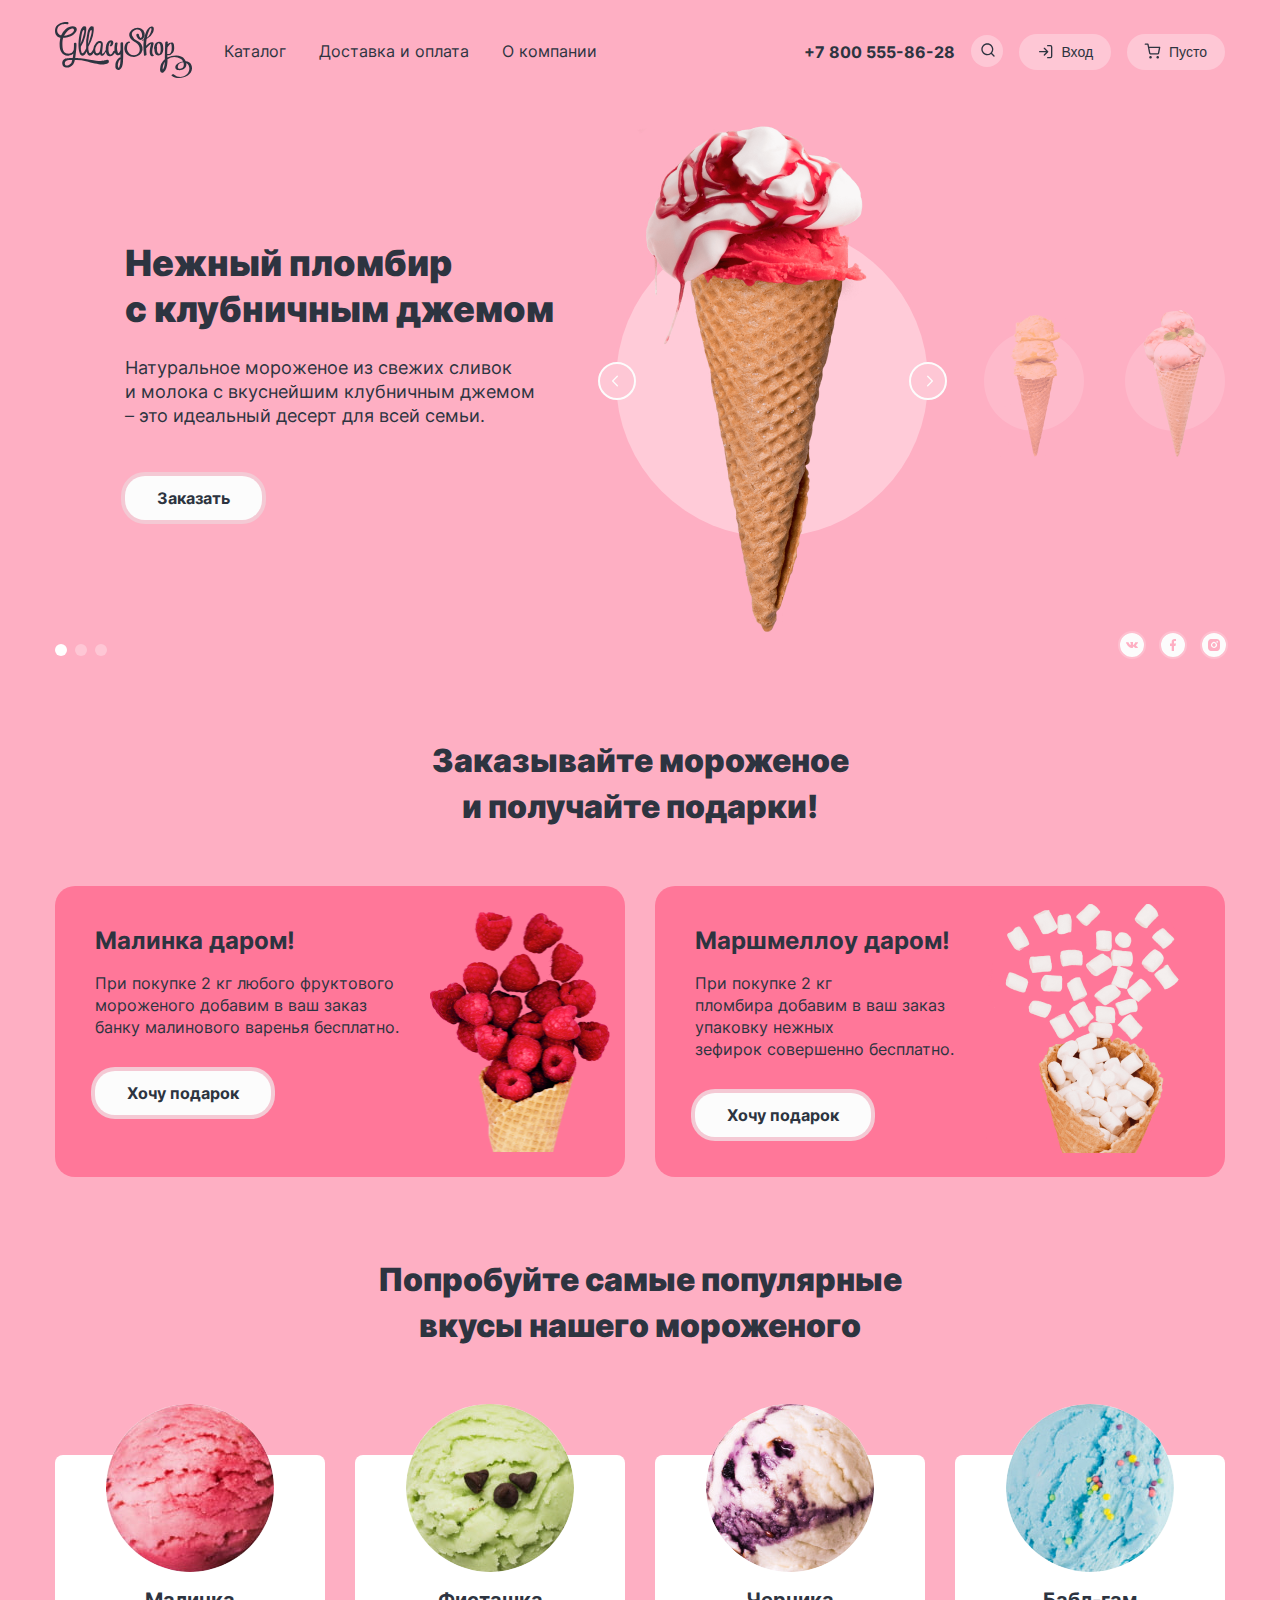
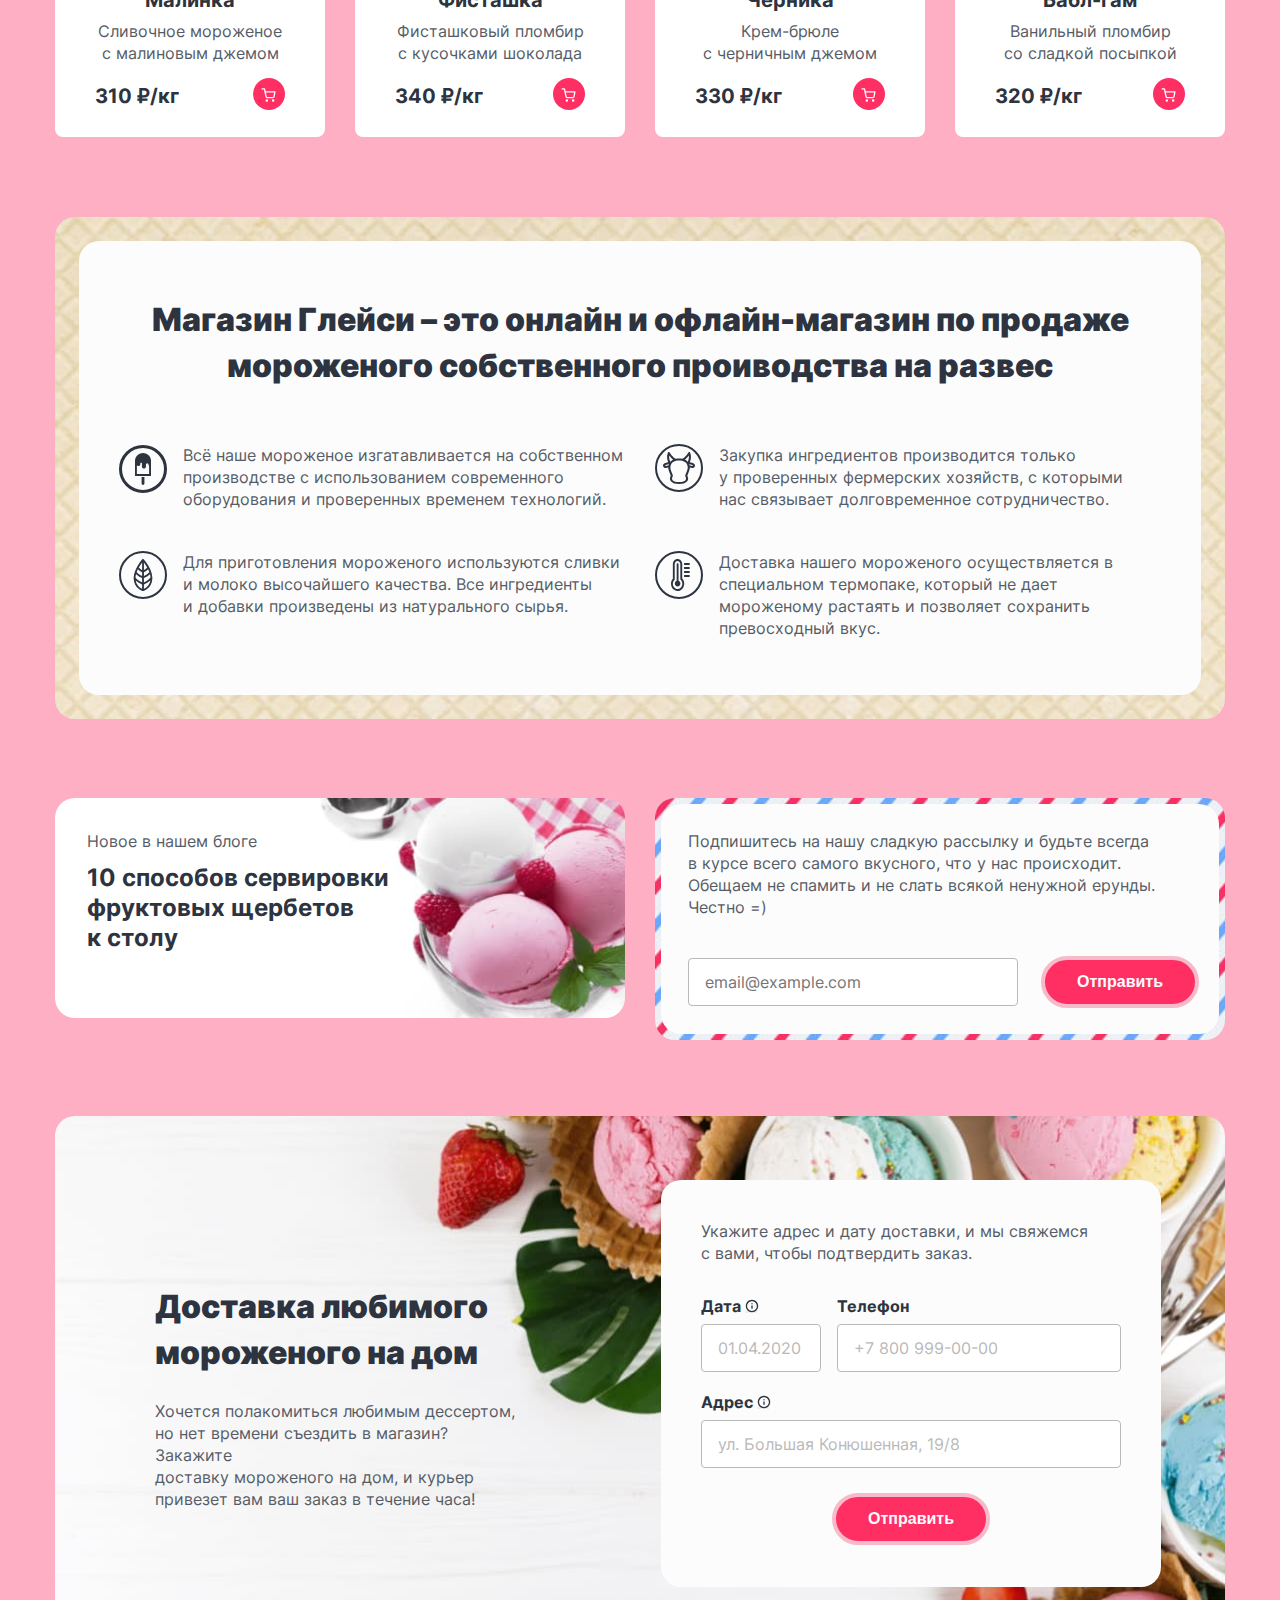
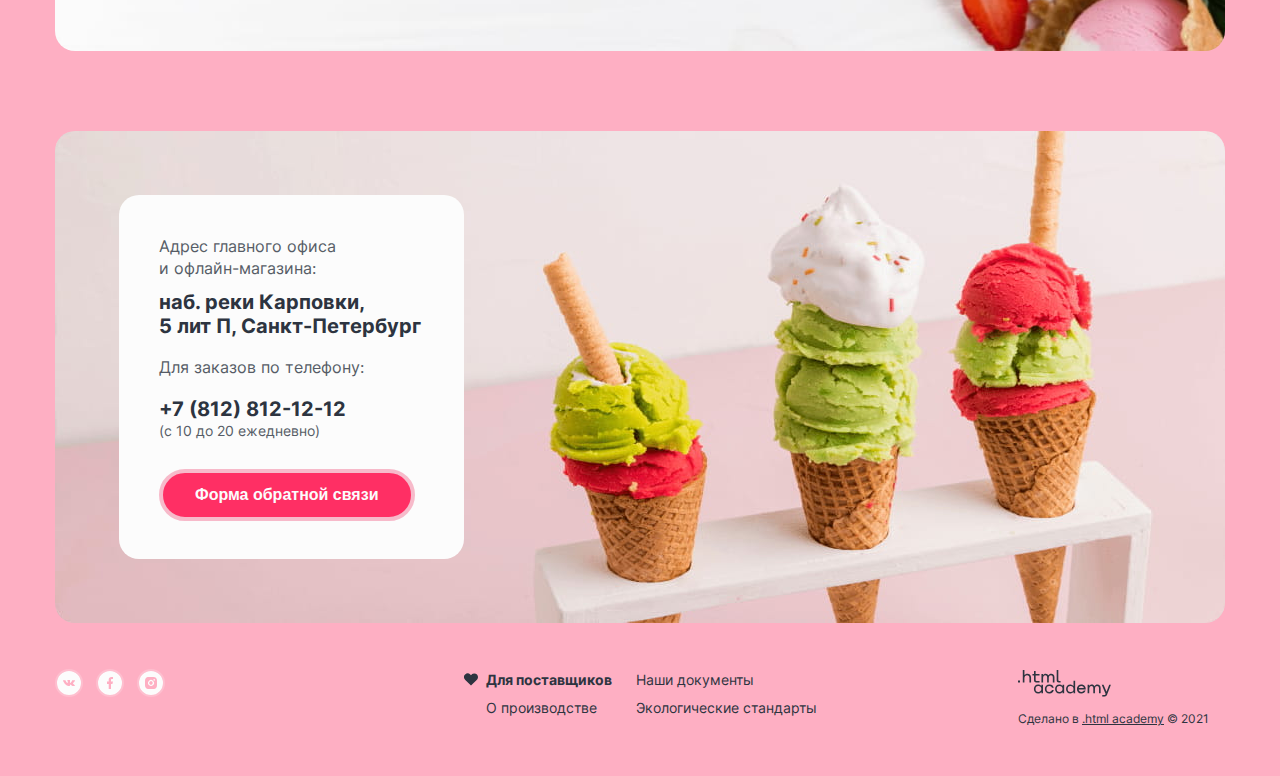
==== commit 15566485: "Пофиксен пиксель перфект на продуктовой странице" ====
--- a/index.html
+++ b/index.html
@@ -11,7 +11,6 @@
   <link rel="icon" href="favicon.ico">
   <link rel="icon" type="image/png" sizes="32x32" href="images/favicon/favicon.png">
 
-  <!-- <link rel="stylesheet" href="styles/normalize.css"> -->
   <link rel="stylesheet" href="styles/styles.css">
 
   <title>Онлайн-магазин мороженного Gllacy</title>
@@ -676,7 +675,7 @@
         </h3>
         <ul class="footer-menu-list">
           <li class="footer-menu-item">
-            <a href="#" class="with-love">
+            <a class="footer-menu-item-link with-love" href="#" >
               <b>
                 Для поставщиков
                 <!-- &#x2665; -->
@@ -684,17 +683,17 @@
             </a>
           </li>
           <li class="footer-menu-item">
-            <a href="#" class="">
+            <a class="footer-menu-item-link" href="#">
               Наши документы
             </a>
           </li>
           <li class="footer-menu-item">
-            <a href="#" class="">
+            <a class="footer-menu-item-link" href="#">
               О производстве
             </a>
           </li>
           <li class="footer-menu-item">
-            <a href="#" class="">
+            <a class="footer-menu-item-link" href="#">
               Экологические стандарты
             </a>
           </li>
--- a/styles/styles.css
+++ b/styles/styles.css
@@ -47,7 +47,6 @@
 
 /* Стандартный фоновый цвет задан в body. Он также соответствует первому слайдеру.
 При использование второго и третьего слайдеров, тегу body добавляется один из классов ниже */
-/* TODO Судя по всему нужно добавить в хедере полупрозрачность кнопкам / подложкам */
 
 body.slider-two-background-blue {
   background-color: #69a9ff;
@@ -198,8 +197,7 @@
   color: #565c66;
 }
 
-/* TODO Добавить классы для ссылок! */
-.footer-menu-item a {
+.footer-menu-item-link {
   font-style: normal;
   font-weight: 400;
   font-size: 14px;
@@ -517,6 +515,14 @@
 input:invalid:not(:placeholder-shown) + .form__error {
   display: block;
 }
+
+input::placeholder {}
+input::target-text {}
+input:hover {}
+input:invalid {}
+input:invalid:focus {}
+input:invalid:hover {}
+input:disabled {}
 
 /* -----------------------------------------------------------
 --------------------------INDEX.html--------------------------
@@ -696,7 +702,7 @@
   text-decoration: none;
 }
 
-/* TODO Состояние элемента для выбранного раздела =>  background-color: #ff7799; color: #fcfcfc; */
+/* Состояние элемента для выбранного раздела =>  background-color: #ff7799; color: #fcfcfc; */
 
 /* Правая часть навигации с попапами */
 
@@ -1196,7 +1202,7 @@
 .products-heading {
   padding: 0;
   margin: 0;
-  padding-bottom: 30px;
+  padding-bottom: 25px;
 }
 
 .product-card {
@@ -1210,7 +1216,7 @@
   -webkit-border-radius: 8px 8px 8px 8px;
   -moz-border-radius: 8px 8px 8px 8px;
   border-radius: 8px 8px 8px 8px;
-  margin-top: 76px; /* ! @ Было 80px*/
+  margin-top: 81px; /* ! @ было 80px*/
   padding-top: 0;
   padding-right: 40px;
   padding-bottom: 0;
@@ -1222,6 +1228,7 @@
   flex-direction: row;
   justify-content: space-between;
   align-items: baseline;
+  margin-bottom: 27px; /* ! @ не было */
 }
 
 .product-card-button {
@@ -1271,12 +1278,13 @@
   color: #2d3440;
   font-size: 20px;
   line-height: 24px;
-  margin-bottom: 8px;
+  /* margin-bottom: 8px;  */ /* сделал padding-top в product-card-description*/
 }
 
 .product-card-description {
   margin: 0;
   padding: 0;
+  padding-top: 8px; /* ! @ не было*/
   font-style: normal;
   font-weight: 400;
   font-size: 16px;
@@ -1301,14 +1309,14 @@
 }
 
 .product-card-image-link {
-  margin-top: -51px; /* ! @ Было 54px */
+  margin-top: -51px; /* ! @ было 54px */
   margin-bottom: 16px;
 }
 
 /* Price */
 .product-card-price {
   padding: 0;
-  margin-bottom: 29px; /* ! @Было 31px */
+  margin-bottom: 0; /* ! @ было 31px => компенсировал через product-price-wrapper */
   font-weight: 700;
   font-size: 20px;
   line-height: 24px;
@@ -2007,7 +2015,6 @@
   background-color: #ffffff;
 }
 
-/* TODO Решить с цветом фокуса - делать синим или черным.  */
 .social-item-vk:focus,
 .social-item-facebook:focus,
 .social-item-instagram:focus {
@@ -2015,7 +2022,6 @@
   box-shadow: inset 0 0 0 2px #000000;
   outline: none;
 }
-
 
 .social-wrapper {
   display: block;
@@ -2733,15 +2739,15 @@
 /* ===> PAGINATION <=== */
 
 .product-pagination {
-  margin: 0;
-  padding: 0;
+  /* margin: 0;
+  padding: 0; */
   padding: 40px 0;
   width: 1170px;
   min-height: 126px;
   display: flex;
   flex-direction: row-reverse;
   align-items: center;
-  margin: 13px 2px 36px;
+  margin: 13px 2px 42px; /* ! @ было 40px */
 }
 
 .pagination-button-wrapper {
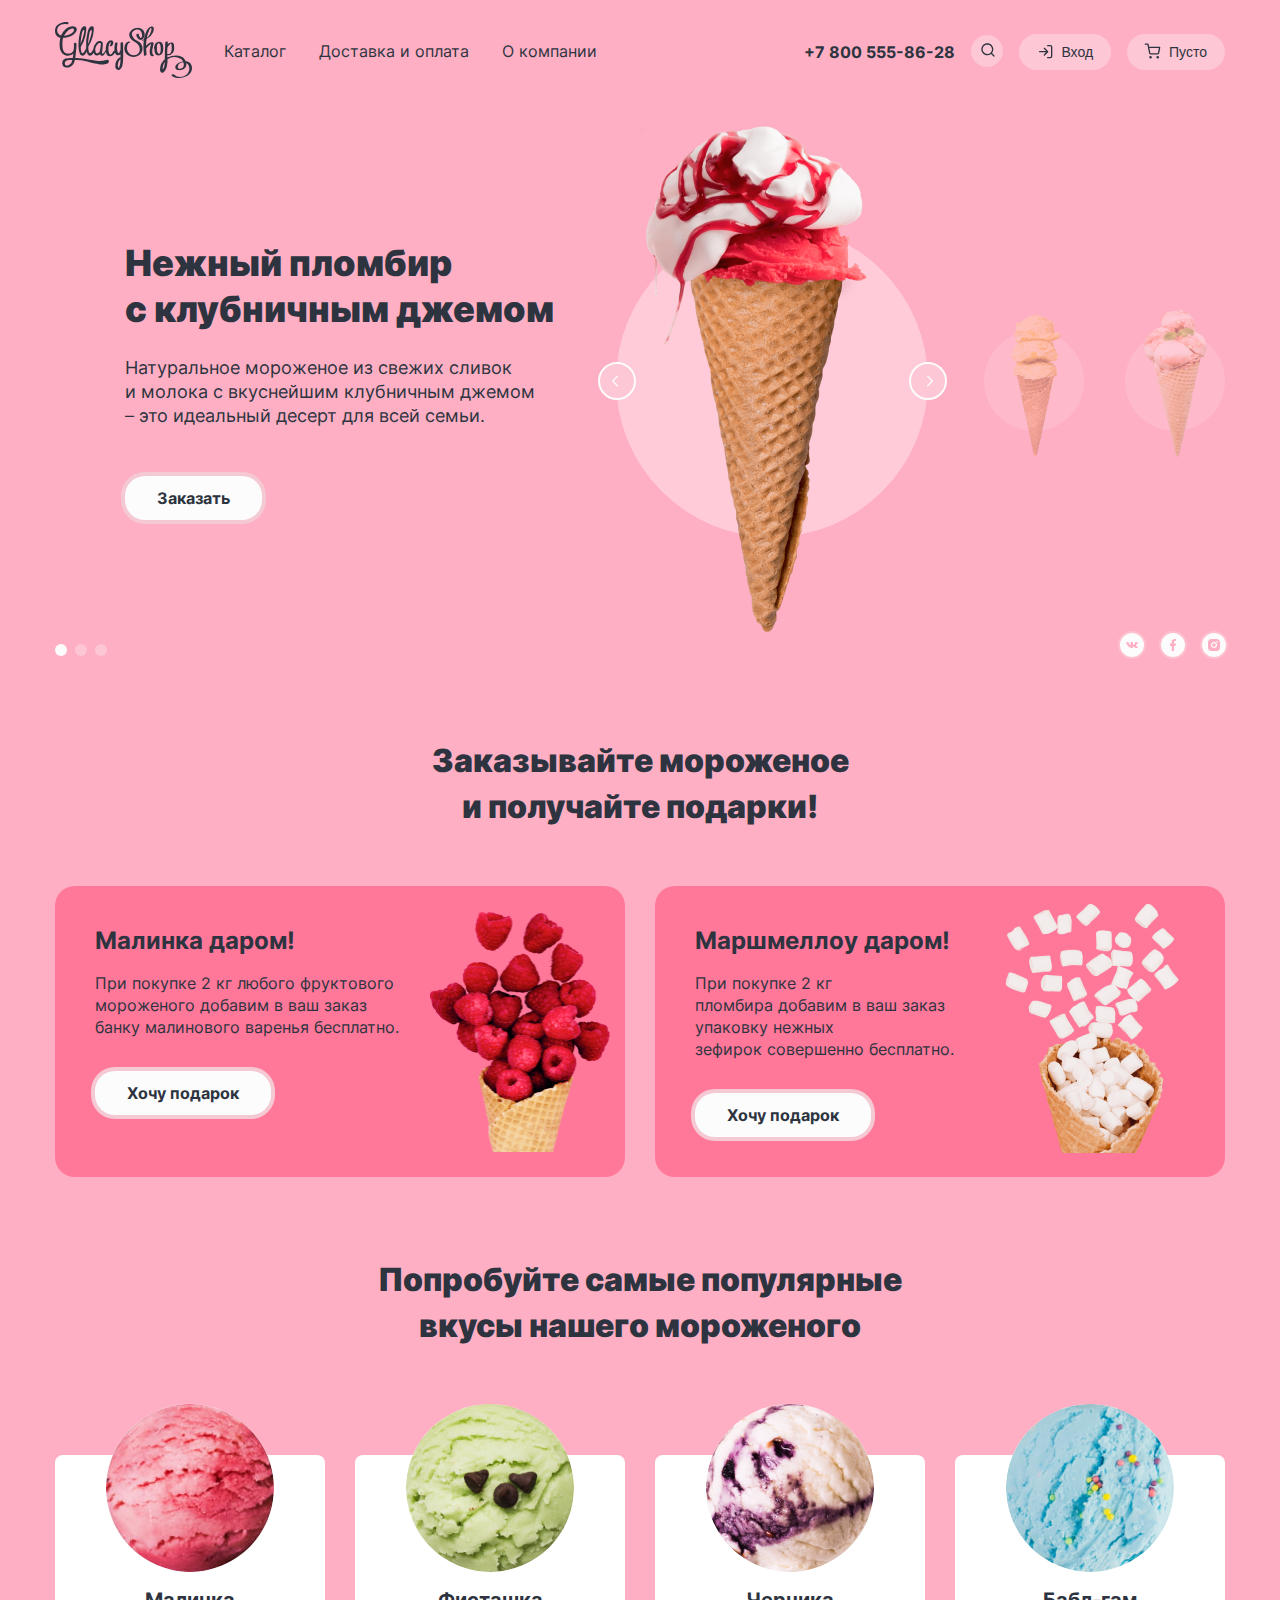
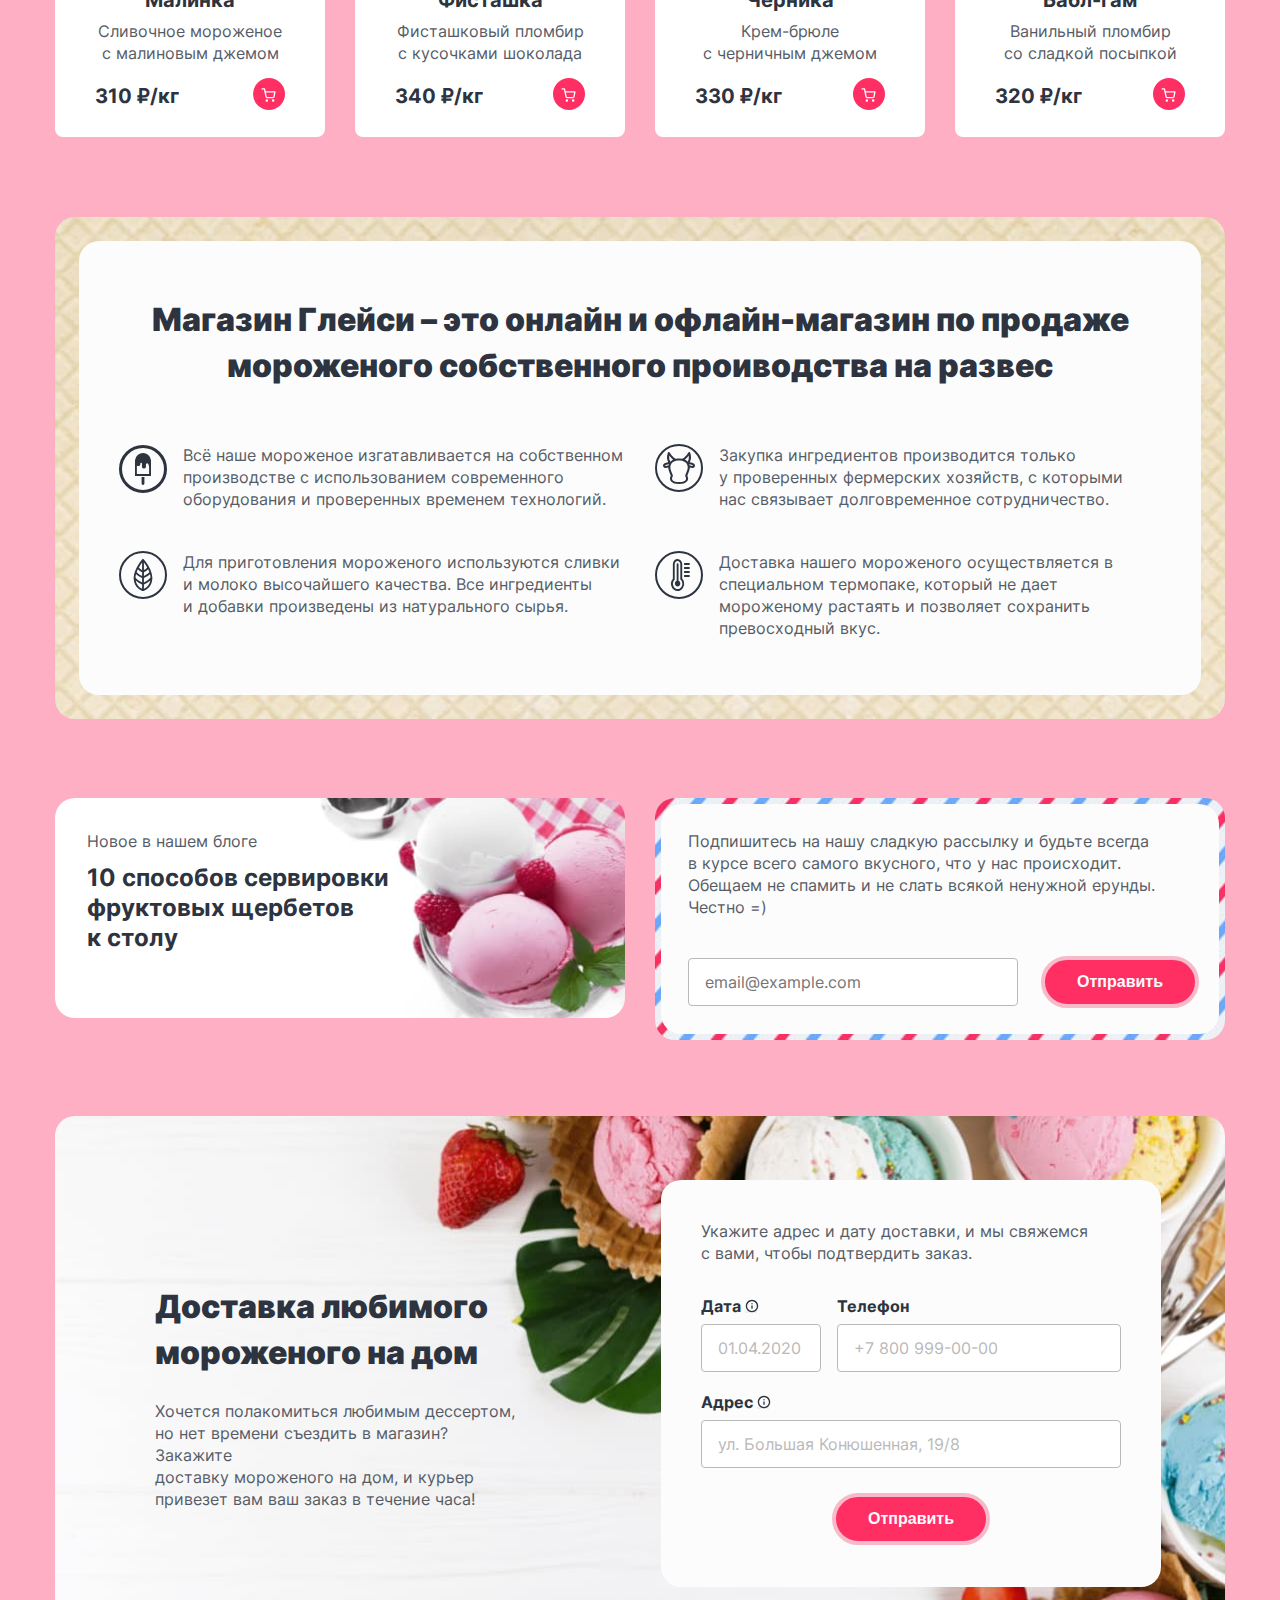
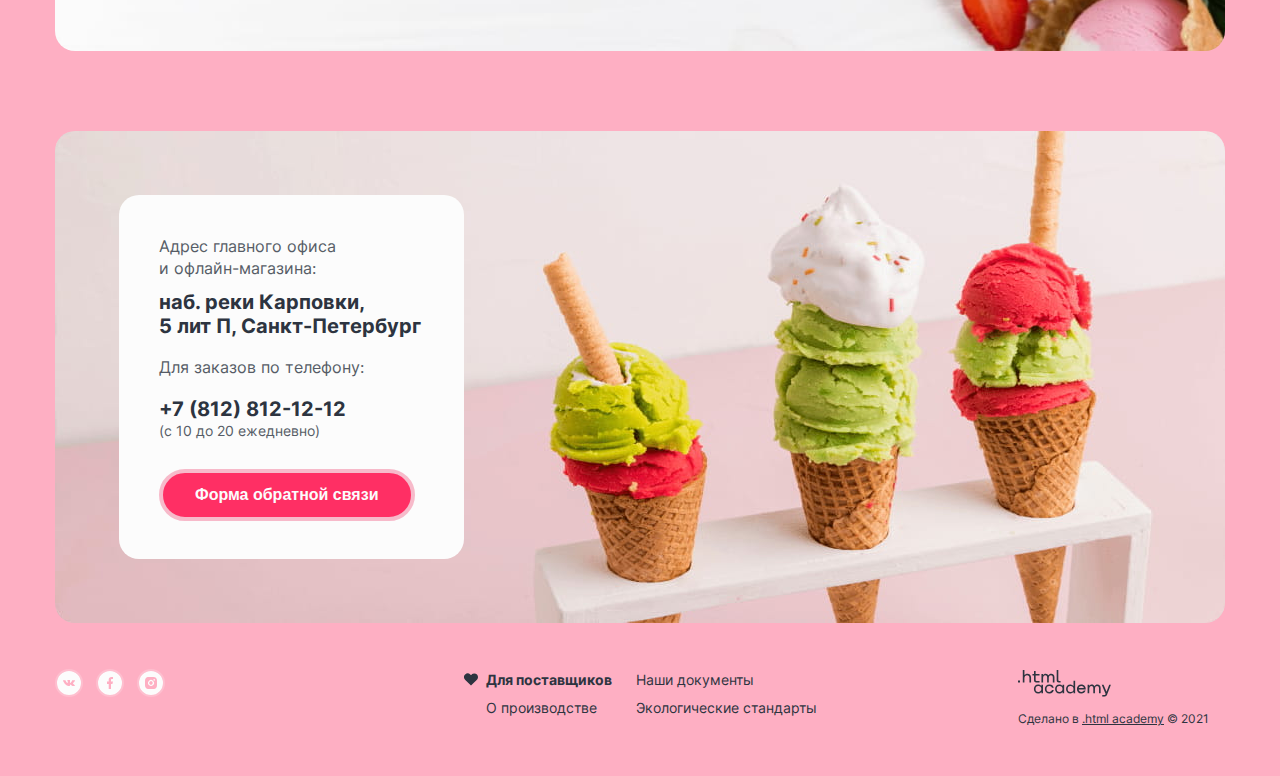
==== commit b79229f4: "Версия для защиты" ====
--- a/index.html
+++ b/index.html
@@ -487,7 +487,7 @@
             Новое в нашем блоге
           </h2>
           <p class="blog-news-title">
-            <a href="#">
+            <a class="blog-news-title-link" href="#">
               10 способов сервировки<br>фруктовых щербетов<br>к столу
             </a>
           </p>
@@ -706,9 +706,9 @@
       <h3 class="visually-hidden">
         Копирайт
       </h3>
-      <a href="#">
+      <a class="htmlacademy-logo-link" href="https://htmlacademy.ru/">
         <img class="footer-copyright-logo" src="images/logos/logo-htmlacademy.svg"
-          alt="Логотип онлайн-школы htmlacademy" width="93" height="27">
+          alt="Логотип онлайн-школы htmlacademy." width="93" height="27">
       </a>
       <p class="about-text">Сделано в <a class="htmlacademy-link" href="https://htmlacademy.ru/">.html
           academy</a>&nbsp;©&nbsp;2021
--- a/styles/styles.css
+++ b/styles/styles.css
@@ -2,22 +2,10 @@
 *::before,
 *::after {
   box-sizing: border-box;
-}
-
-/* * {
   -webkit-box-sizing: border-box;
   -moz-box-sizing: border-box;
   box-sizing: border-box;
-} */
-
-/*background: [bc] [bi] [br] [bp] [ba];
-Обозначения:
-[bc] — background-color
-[bi] — background-image
-[br] — background-repeat
-[bp] — background-position
-[ba] — background-attachment
-*/
+}
 
 /* -----------------------------------------------------------
 ------------------------GENERAL STYLES------------------------
@@ -296,14 +284,6 @@
   margin: 0 auto;
 }
 
-.icon-info::before {
-  content: url("../images/icons/icon-info.svg");
-  width: 24px;
-  height: 24px;
-  margin-left: auto;
-  margin-right: auto;
-}
-
 /* -----------------------------------------------------------
 -----------------------STYLE OF BUTTONS-----------------------
 ----------------------------------------------------------- */
@@ -484,45 +464,93 @@
 -----------------------STYLE FOR INPUTS-----------------------
 ----------------------------------------------------------- */
 
+.input-form-placeholder,
+.input-subscription-form,
+.popover-login-input,
+.popover-login-input,
+.form-field {
+  color: #2d3440;
+  border: 1px solid #b9b9b9;
+}
+
+/* 
+.input-form-placeholder:hover,
+.popover-login-input:hover,
+.popover-login-input:hover,
+.form-field:hover {
+  color: #2d3440;
+  border: 1px solid #2d3440;
+}
+*/
+
 .input-form-placeholder:focus,
+.input-subscription-form:focus,
 .popover-login-input:focus,
 .popover-login-input:focus,
 .form-field:focus {
   box-shadow: inset 0 0 0 2px #000000;
   outline: none;
-}
-
-/* .input-form-placeholder:focus-within,
-.popover-login-input:focus-within,
-.popover-login-input:focus-within,
-.form-field:focus {
+} 
+
+/* .input-form-placeholder:invalid,
+.popover-login-input:invalid,
+.popover-login-input:invalid,
+.form-field:invalid {
+  background: #ffffff;
+  border: 1px solid #ea5454;
+  color: #2d3440;
+} */
+
+/* .input-form-placeholder:invalid:hover,
+.popover-login-input:invalid:hover,
+.popover-login-input:invalid:hover,
+.form-field:invalid:hover {
+  background: #ffffff;
+  border: 2px solid #ea5454;
+  color: #2d3440;
+}
+*/
+/* .input-form-placeholder:invalid:focus,
+.popover-login-input:invalid:focus,
+.popover-login-input:invalid:focus,
+.form-field:invalid:focus {
+  background: #ffffff;
+  border: 1px solid #ea5454;
+  color: #2d3440;
+  box-shadow: none;
+} */
+
+.input-form-placeholder:disabled,
+.input-subscription-form:disabled,
+.popover-login-input:disabled,
+.popover-login-input:disabled,
+.form-field:disabled {
+  color: #2d3440;
+  background: #e7e7e7;
+  border: 1px solid #b9b9b9;
+  box-shadow: none;
+}
+
+/* Фокус для линков */
+
+/* .header-logo:focus, */
+.nav-link:focus,
+.nav-tel:focus,
+/* .catalog-submenu-link:focus,*/
+.auth-form-recovery:focus,
+.auth-form-register:focus, 
+.product-card-image-link:focus,
+.product-card-title-link:focus,
+.nav-phone-number:focus,
+.blog-news-title-link:focus,
+.breadcrumbs-link:focus,
+.pagination-link:focus,
+.footer-menu-item-link:focus,
+.htmlacademy-logo-link:focus,
+.htmlacademy-link:focus {
   box-shadow: inset 0 0 0 2px #000000;
   outline: none;
-} */
-
-/* input:invalid {
-  border: 1px solid #ea5454;
-} */
-input:valid {border-color: rgb(15, 150, 15);}
-
-input:valid:not(:placeholder-shown) {
-  border-color: rgb(15, 150, 15);
-}
-
-input:invalid:not(:placeholder-shown) {
-  border: 2px solid #ea5454
-}
-input:invalid:not(:placeholder-shown) + .form__error {
-  display: block;
-}
-
-input::placeholder {}
-input::target-text {}
-input:hover {}
-input:invalid {}
-input:invalid:focus {}
-input:invalid:hover {}
-input:disabled {}
+}
 
 /* -----------------------------------------------------------
 --------------------------INDEX.html--------------------------
@@ -559,31 +587,13 @@
 .main-nav {
   max-width: 420px;
   margin-top: -3px;
-  /* margin-left: 8px; */
-  /* padding-top: 8px;
-  padding-right: 16px;
-  padding-bottom: 8px;
-  padding-left: 16px;
-  outline: 5px solid green;
-  outline-offset: -5px;*/
 }
 
 /* Левая часть меню */
-
-/* .nav-menu {
-  padding: 0;
-  margin: 0;
-  min-width: 450px;
-  padding-top: 8px;
-  padding-bottom: 8px;
-    outline: 5px solid green;
-  outline-offset: -5px;
-} */
 
 .nav-list > .nav-item {
   position: relative;
-  display: inline-block;
-  /* margin-right: 13px; */ 
+  display: inline-block; 
 }
 
 .user-list > .nav-user-item {
@@ -610,8 +620,6 @@
   border-radius: 22px;
   outline: none;
   box-shadow: inset 0 0 0 2px #000000;
-  /* Если добавляю тень, то появляется обводка у active. Пробовал менять местами focus и active, но не помогло */
-  /* Варианты с бордером "дергаются", даже если я делаю прозрачным... */
 }
 
 .nav-link:active {
@@ -619,7 +627,6 @@
   border-color: none;
   border-radius: 26px;
 }
-
 
 /* Подменю */
 
@@ -666,19 +673,6 @@
 }
 
 .catalog-submenu-item {
-  /* margin: 0;
-  padding-top: 4px;
-  padding-right: 16px;
-  padding-bottom: 4px;
-  padding-left: 16px;
-  font-size: 14px;
-  font-family: "Inter", sans-serif;
-  font-style: normal;
-  font-weight: normal;
-  font-size: 14px;
-  line-height: 20px;
-  color: #2D3440; */
-
   padding: 6px 16px;
   padding-top: 2px;
   font-size: 14px;
@@ -733,7 +727,7 @@
 }
 
 
-/* ===> SECTION 1: SLIDERS <=== */
+/* ! ===> SECTION 1: SLIDERS <=== */
 
 .promo-slider {
   width: 1170px;
@@ -805,14 +799,35 @@
   -webkit-border-radius: 50%;
   -moz-border-radius: 50%;
   border-radius: 50%;
-  background-color: #fff;
+  background-color: #fcfcfc;
   opacity: 0.3;
   border: none;
   cursor: pointer;
+  outline: none;
 }
 
 .slider-button-dot.active {
   opacity: 1;
+}
+
+.slider-button-dot:hover {
+  background-color: rgba(252, 252, 252, 0.3);
+  opacity: 1;
+  border: 1px solid #fcfcfc;
+}
+.slider-button-dot-active:hover {
+  background-color: #fcfcfc;
+  border: none;
+  opacity: 1;
+}
+.slider-button-dot:focus {
+  background: rgba(252, 252, 252, 0.3);
+  border: 1px solid #2d3440;
+  opacity: 1;
+}
+.slider-button-dot-active:focus {
+  background-color: #fcfcfc;
+  border: none;
 }
 
 .promo-slider-flex {
@@ -932,8 +947,6 @@
   background-position-y: 50%;
 }
 
-/* При использование с SVG */
-
 .button-slider:hover {
   fill: #2D3440;
 }
@@ -1098,7 +1111,7 @@
   margin-right: 0;
 }
 
-/* ===> SECTION 2: BANNERS <=== */
+/* ! ===> SECTION 2: BANNERS <=== */
 
 .banners {
   width: 1170px;
@@ -1191,7 +1204,7 @@
   margin-left: 2px;
 }
 
-/* ===> SECTION 3: PRODUCTS */
+/* ! ===> SECTION 3: PRODUCTS */
 
 .products {
   width: 1170px;
@@ -1247,6 +1260,12 @@
   cursor: pointer;
 }
 
+.product-card-button:focus {
+  background-color: #ff2f64;
+  box-shadow: inset 0 0 0 2px #000000;
+  outline: none;
+}
+
 .product-card-button:disabled {
   background-color: #b9b9b9;
 }
@@ -1254,6 +1273,8 @@
 .product-card-button:hover .shopping-cart-full {
   fill: #2d3440;
 }
+
+.product-card-button:focus .shopping-cart-full {}
 
 .product-card-button:disabled .shopping-cart-full {
   fill: #565c66;
@@ -1278,7 +1299,6 @@
   color: #2d3440;
   font-size: 20px;
   line-height: 24px;
-  /* margin-bottom: 8px;  */ /* сделал padding-top в product-card-description*/
 }
 
 .product-card-description {
@@ -1327,45 +1347,7 @@
   position: relative;
 }
 
-.icon-shopping-cart::before {
-  position: absolute;
-  content: url("");
-  background-image: url("../images/icons/icon-shopping-cart-white.svg");
-  background-repeat: no-repeat;
-  background-position-x: 50%;
-  background-position-y: 50%;
-  background-color: #ff2f64;
-  width: 32px;
-  height: 32px;
-  -webkit-border-radius: 50%;
-  -moz-border-radius: 50%;
-  border-radius: 50%;
-  left: 200px;
-  top: -55px;
-  transform:translateY(-1%);
-}
-
-.icon-shopping-cart:hover::before {
-  background-image: url("../images/icons/icon-shopping-cart-black.svg");
-  background-repeat: no-repeat;
-  background-position-x: 50%;
-  background-position-y: 50%;
-  background-color: #fcfcfc;
-  -webkit-border-radius: 50%;
-  -moz-border-radius: 50%;
-  border-radius: 50%;
-  border: 2px solid #ff2f64;
-}
-
-.icon-shopping-cart:focus::before {
-  -webkit-border-radius: 50%;
-  -moz-border-radius: 50%;
-  border-radius: 50%;
-  border: 2px solid #2d3440;
-  outline: none;
-}
-
-/* ===> SECTION 4: ADVANTAGES <=== */
+/* ! ===> SECTION 4: ADVANTAGES <=== */
 
 .advantages {
   width: 1170px;
@@ -1381,7 +1363,7 @@
   -moz-border-radius: 20px 20px 20px 20px;
   border-radius: 20px 20px 20px 20px;
   margin: 0 auto;
-  margin-bottom: 79px; /* ! @ Было 80px */
+  margin-bottom: 79px; /* ! @ было 80px */
   display: flex;
   flex-direction: column; 
 }
@@ -1391,9 +1373,9 @@
   padding: 0;
   background-color: #fcfcfc;
   width: 1122px;
-  padding-top: 27px; /* ! @ Было 24px */
+  padding-top: 27px; /* ! @ было 24px */
   padding-right: 0px;
-  padding-bottom: 40px; /* ! @ Было 41px */
+  padding-bottom: 40px; /* ! @ было 41px */
   padding-left: 0px;
   -webkit-border-radius: 20px 20px 20px 20px;
   -moz-border-radius: 20px 20px 20px 20px;
@@ -1402,7 +1384,7 @@
 
 .advantages-title {
   margin-top: 29px;
-  margin-bottom: 39px; /* ! @ Было 42px */
+  margin-bottom: 39px; /* ! @ было 42px */
 }
 
 .advantages-grid {
@@ -1440,7 +1422,7 @@
   border-radius: 50%;
   border: 3px solid #2D3440;
   left: 76px;
-  top: 1px; /* ! @ Было -1px */
+  top: 1px; /* ! @ было -1px */
   transform: translateX(-140px); */
 }
 
@@ -1453,11 +1435,11 @@
 
 .adva-2::before {
   position: absolute;
-  content: url("../images/icons/icon-cow-2.svg");
+  content: url("../images/icons/icon-cow.svg");
   width: 48px;
   height: 48px;
   left: -64px;
-  top: 16px; /* ! @ Было 15px */
+  top: 16px; /* ! @ было 15px */
 }
 
 .adva-3 {
@@ -1469,11 +1451,11 @@
 
 .adva-3::before {
   position: absolute;
-  content: url("../images/icons/icon-leaf-2.svg");
+  content: url("../images/icons/icon-leaf.svg");
   width: 48px;
   height: 48px;
   left: -64px;
-  top: 16px; /* ! @ Было 15px */
+  top: 16px; /* ! @ было 15px */
 }
 
 .adva-4 {
@@ -1485,11 +1467,11 @@
 
 .adva-4::before {
   position: absolute;
-  content: url("../images/icons/icon-thermometer-2.svg");
+  content: url("../images/icons/icon-thermometer.svg");
   width: 48px;
   height: 48px;
   left: -64px;
-  top: 16px; /* ! @ Было 15px */
+  top: 16px; /* ! @ было 15px */
 }
 
 .advantages-item-text {
@@ -1505,7 +1487,7 @@
   justify-content: space-between;
   width: 1170px;
   align-items: flex-start;
-  margin-bottom: 76px; /* ! @ Было 74px */ 
+  margin-bottom: 76px; /* ! @ было 74px */ 
 }
 
 /* ARTICLE: SNIPPET FOR BLOGNEWS <=== */
@@ -1554,7 +1536,7 @@
   padding-left: 32px;
 }
 
-/* ===> SECTION 5: SUBSCRIPTION <=== */
+/* ! ===> SECTION 5: SUBSCRIPTION <=== */
 
 .subscription {
   width: 570px;
@@ -1633,12 +1615,6 @@
   background: #ffffff;
   border: 1px solid #B9B9B9;
   border-radius: 4px;
-  font-family: "Inter", sans-serif;
-  font-style: normal;
-  font-weight: 400;
-  font-size: 16px;
-  line-height: 20px;
-  color: #b9b9b9;
 }
 
 /* ! ===> SECTION 6: DELIVERY <=== */
@@ -2739,8 +2715,6 @@
 /* ===> PAGINATION <=== */
 
 .product-pagination {
-  /* margin: 0;
-  padding: 0; */
   padding: 40px 0;
   width: 1170px;
   min-height: 126px;
@@ -2920,9 +2894,6 @@
 }
 
 .popover-customer-heading {
-  /* margin: 0; */
-  /* ! @ было 32px */
-  /* margin-bottom: 30px;  */
   margin-bottom: 32px;
   text-align: left;
   font-family: "Inter", sans-serif;
@@ -3338,10 +3309,6 @@
   border-radius: 4px;
 }
 
-/* .textform:focus {
-  color: #2d3440;
-} */
-
 .field {
   padding-top: 14px;
   padding-left: 16px;
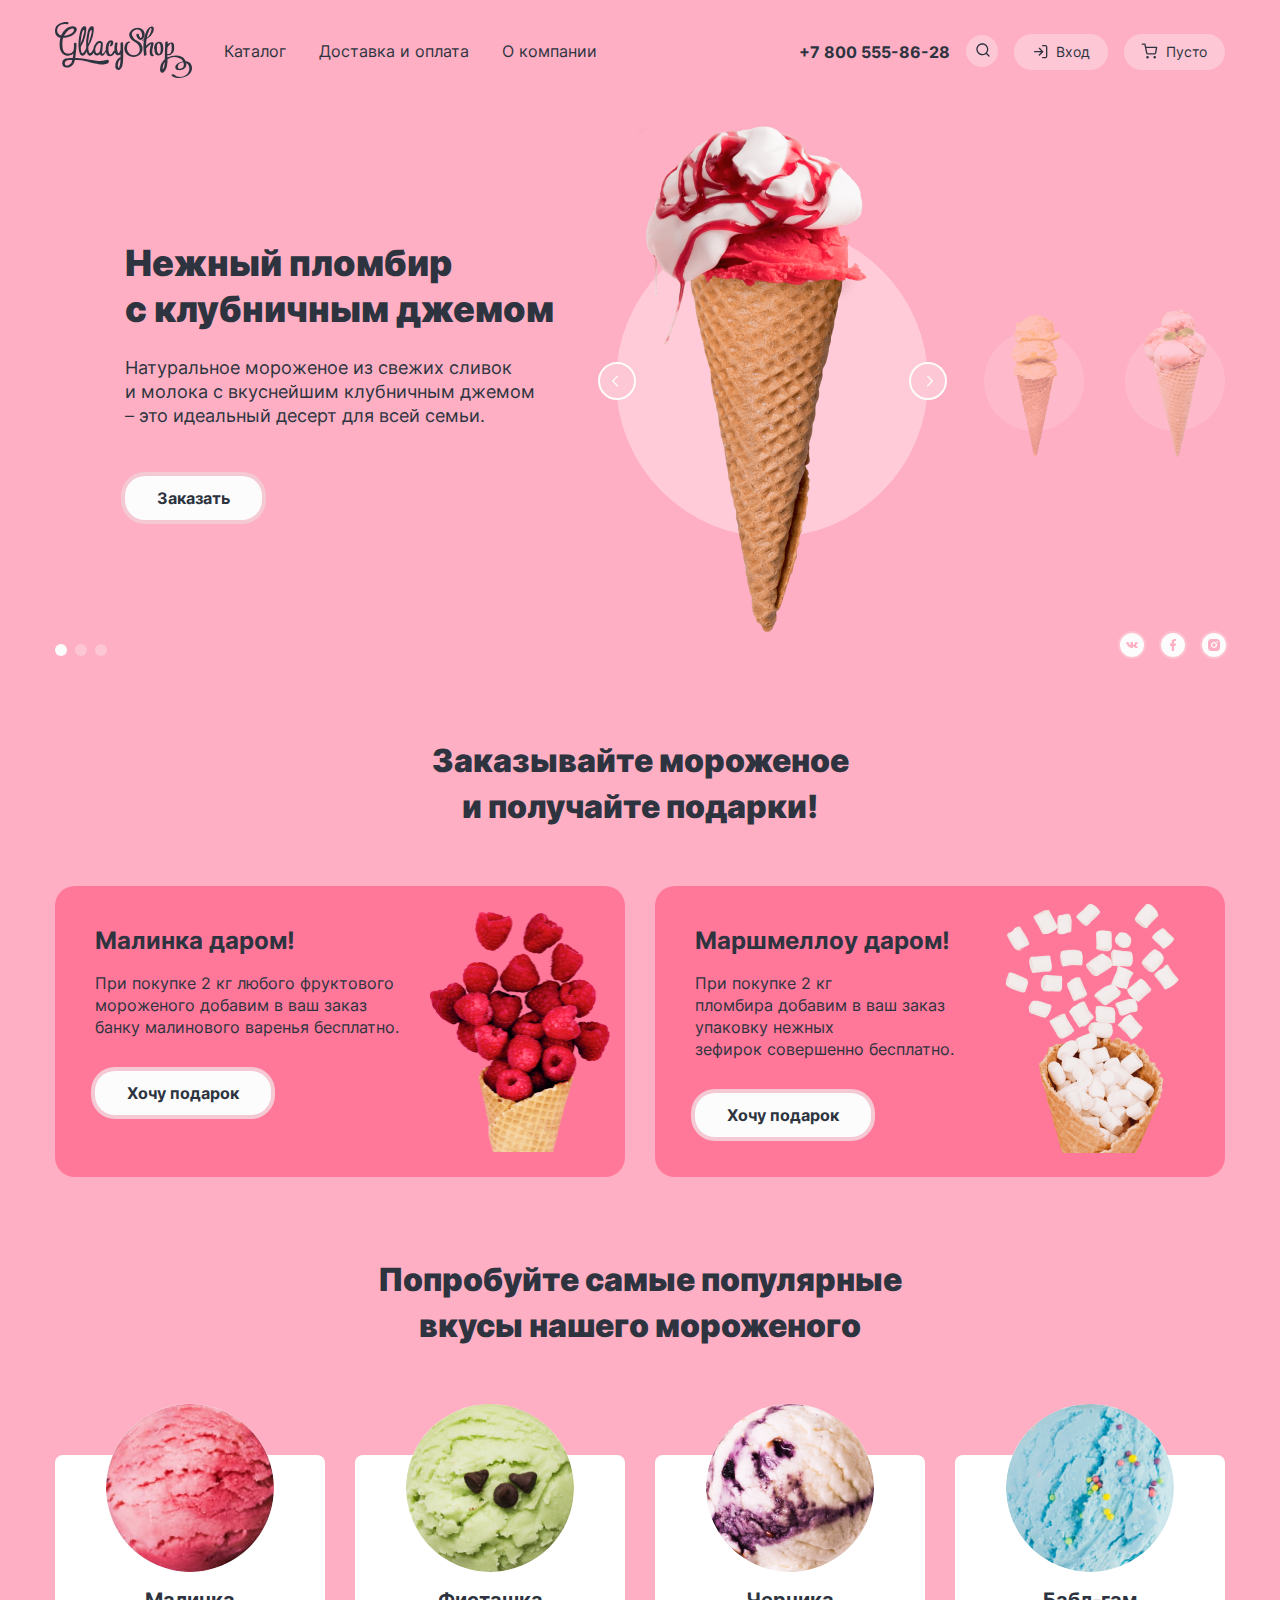
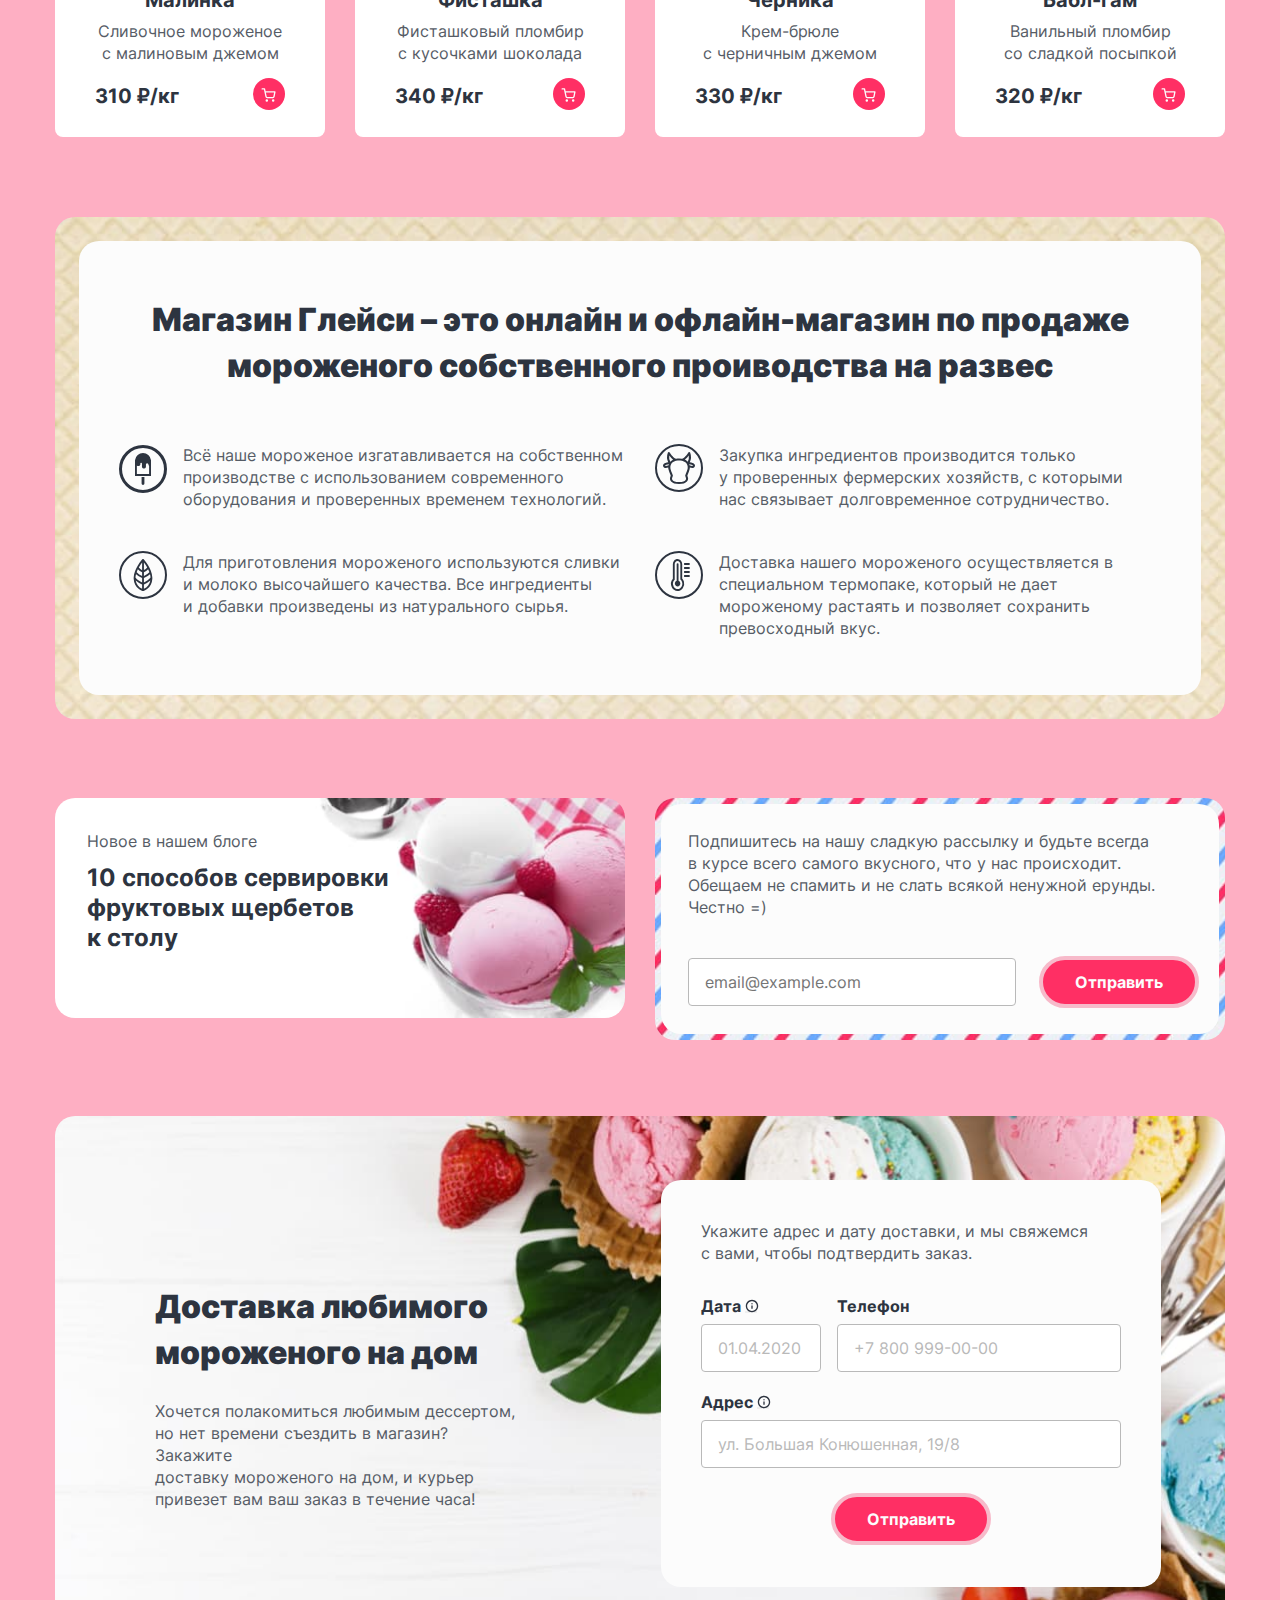
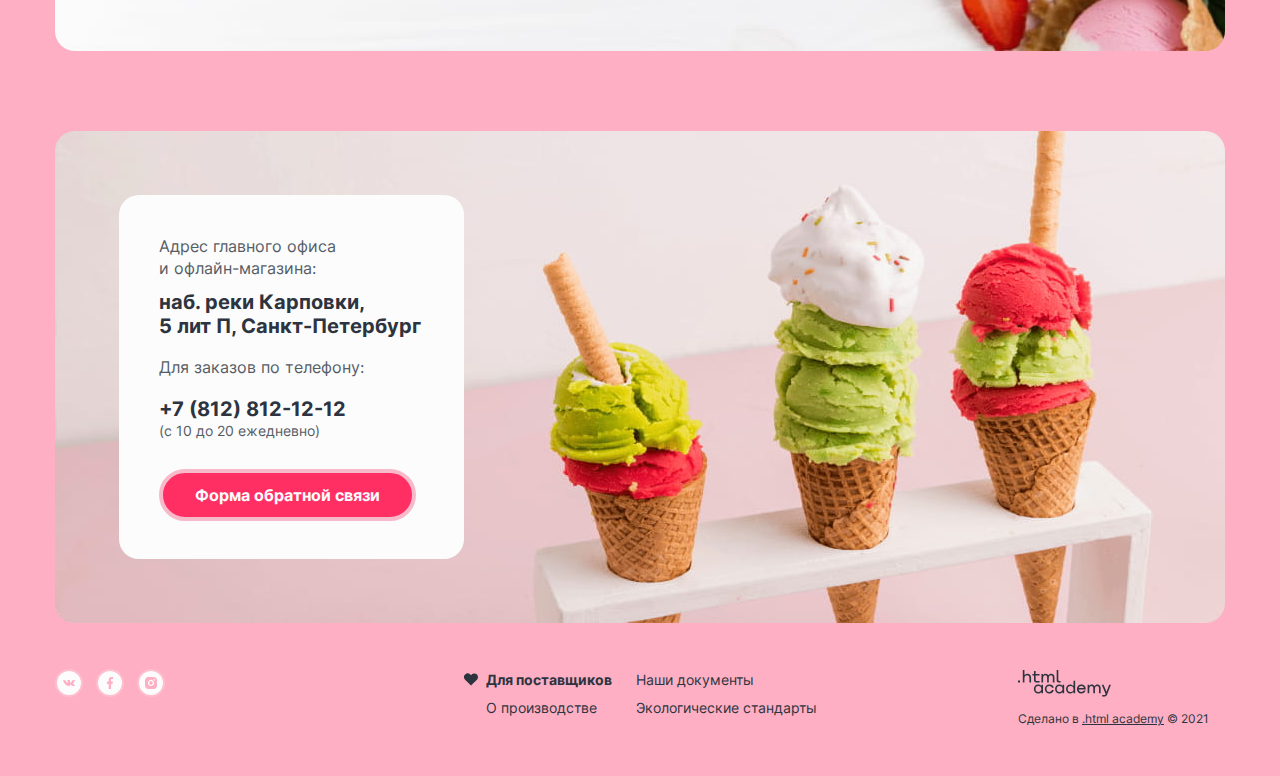
==== commit f30b00bd: "Исправления для допуска на защиту" ====
--- a/index.html
+++ b/index.html
@@ -7,7 +7,6 @@
   <meta http-equiv="X-UA-Compatible" content="IE=edge">
   <meta name="viewport" content="width=device-width, initial-scale=1.0">
 
-  <!-- Заготовка для фавикона -->
   <link rel="icon" href="favicon.ico">
   <link rel="icon" type="image/png" sizes="32x32" href="images/favicon/favicon.png">
 
@@ -38,9 +37,9 @@
               <li class="catalog-submenu-item special"><a class="catalog-submenu-link"
                   href="#"><strong>Новинки</strong></a></li>
               <li class="catalog-submenu-item"><a class="catalog-submenu-link" href="catalog.html">Сливочное</a></li>
-              <li class="catalog-submenu-item"><a class="catalog-submenu-link" href="">Щербеты</a></li>
-              <li class="catalog-submenu-item"><a class="catalog-submenu-link" href="">Фруктовый лед</a></li>
-              <li class="catalog-submenu-item"><a class="catalog-submenu-link" href="">Мелорин</a></li>
+              <li class="catalog-submenu-item"><a class="catalog-submenu-link" href="#">Щербеты</a></li>
+              <li class="catalog-submenu-item"><a class="catalog-submenu-link" href="#">Фруктовый лед</a></li>
+              <li class="catalog-submenu-item"><a class="catalog-submenu-link" href="#">Мелорин</a></li>
             </ul>
           </li>
           <li class="nav-item nav-list-item-pixel">
@@ -143,7 +142,6 @@
     <!-- Cекция 1: Cлайдер -->
 
     <section class="promo-slider slider">
-      <!-- Добавляем невидимый H1 заголовок для семантики -->
       <h1 class="visually-hidden">Онлайн-магазин вкуснейшего мороженного GllacyShop</h1>
 
       <div class="all-slider-items">
@@ -158,10 +156,16 @@
           <div class="slider-item">
             <h3 class="promo-title">Сливочное мороженое<br>со вкусом банана</h3>
             <p class="promo-description">Сливочное мороженое с ярким банановым вкусом&nbsp;подарит вам свежесть и наслаждение даже&nbsp;в самый жаркий летний день. </p>
+            <p class="slider-order">
+              <a class="button button-white" href="#">Заказать</a>
+            </p>
           </div>
           <div class="slider-item">
             <h3 class="promo-title">Карамельный пломбир<br>с маршмеллоу</h3>
             <p class="promo-description">Необычный сладкий дессерт с карамельный топпингом&nbsp;и кусочками зефира завоюет сердца&nbsp;сладкоежек всех возрастов.</p>
+            <p class="slider-order">
+              <a class="button button-white" href="#">Заказать</a>
+            </p>
           </div>
         </div>
 
@@ -280,7 +284,7 @@
                 При покупке 2 кг любого фруктового мороженого добавим в ваш заказ банку малинового&nbsp;варенья бесплатно.
               </p>
               <p class="button-gift">
-                <a class="button button-white" href="">
+                <a class="button button-white" href="#">
                   Хочу подарок
                 </a>
               </p>
@@ -300,7 +304,7 @@
               <p class="text-normal banner-description">При покупке 2 кг пломбира&nbsp;добавим в ваш заказ упаковку
                 нежных зефирок&nbsp;совершенно бесплатно.</p>
               <p class="button-gift">
-                <a class="button button-white" href="">
+                <a class="button button-white" href="#">
                   Хочу подарок
                 </a>
               </p>
@@ -317,7 +321,7 @@
 
     <!-- Секция 3: Продуктовая секция -->
     <section class="products">
-      <!-- Добавляем невидимый H2 заголовок для семантики -->
+
       <h2 class="visually-hidden">
         Продукция онлайн-магазина GllacyShop
       </h2>
@@ -436,7 +440,7 @@
 
     <!-- Секция 4: Преимущества -->
     <section class="advantages">
-      <!-- Добавляем невидимый H2 заголовок для семантики -->
+
       <h2 class="visually-hidden">
         Преимущества онлайн-магазина GllacyShop
       </h2>
@@ -448,28 +452,28 @@
 
         <ul class="advantages-grid">
           <li class="icon-item-advantages">
-            <!-- <p class="icon-ice icon-styles-before"></p> -->
+
             <p class="advantages-item-text adva-1">
               Всё наше мороженое изгатавливается на&nbsp;собственном производстве с использованием
               современного оборудования&nbsp;и проверенных временем технологий.
             </p>
           </li>
           <li class="icon-item-advantages adva-2">
-            <!-- <p class="icon-cow icon-styles-before"></p> -->
+
             <p class="advantages-item-text">
               Закупка ингредиентов производится только у&nbsp;проверенных фермерских хозяйств, с которыми
               нас&nbsp;связывает долговременное сотрудничество.
             </p>
           </li>
           <li class="icon-item-advantages adva-3">
-            <!-- <p class="icon-leaf icon-styles-before"></p> -->
+
             <p class="advantages-item-text">
               Для приготовления мороженого используются сливки и&nbsp;молоко высочайшего качества. Все
               ингредиенты и&nbsp;добавки произведены из натурального сырья.
             </p>
           </li>
           <li class="icon-item-advantages adva-4">
-            <!-- <p class="icon-thermometer icon-styles-before"></p> -->
+
             <p class="advantages-item-text">
               Доставка нашего мороженого осуществляется в специальном&nbsp;термопаке, который не дает
               мороженому растаять&nbsp;и позволяет сохранить превосходный вкус.</p>
@@ -496,7 +500,7 @@
 
       <!-- Секция 5: Рассылка  -->
       <section class="subscription">
-        <!-- Добавляем невидимый H2 заголовок для семантики -->
+
         <h2 class="visually-hidden">
           Сладкая рассылка от GllacyShop
         </h2>
@@ -539,7 +543,7 @@
               <p class="field-group delivery-form-date">
                 <label class="form-label" for="your-delivery-date">
                   Дата
-                  <button class="icon-information" id="your-delivery-date">
+                  <button class="icon-information" id="your-delivery-date" type="button">
                     <span class="visually-hidden">Посмотреть дополнительную информацию</span>
                     <span class="tooltip">
                       <span class="tooltip-text">Введите дату предпологаемой доставки</span>
@@ -559,7 +563,7 @@
 
               <p class="field-group delivery-form-address">
                 <label class="form-label" for="your-delivery-address">Адрес
-                  <button class="icon-information" id="your-delivery-address">
+                  <button class="icon-information" id="your-delivery-address" type="button">
                     <span class="visually-hidden">Посмотреть дополнительную информацию</span>
                     <span class="tooltip">
                       <span class="tooltip-text">Введите название <br> улицы, дома и квартиры</span>
@@ -580,7 +584,7 @@
 
     <!-- Секция 7: Контактная информация -->
     <section class="contacts">
-      <!-- Добавляем невидимый H2 заголовок для семантики -->
+
       <h2 class="visually-hidden">
         Контактная информация
       </h2>
@@ -678,7 +682,6 @@
             <a class="footer-menu-item-link with-love" href="#" >
               <b>
                 Для поставщиков
-                <!-- &#x2665; -->
               </b>
             </a>
           </li>
@@ -720,7 +723,7 @@
   <!-- Модальное окно -->
   <div class="modal-container modal-container-close">
     <div class="modal modal-auth">
-      <button class="modal-close-button">
+      <button class="modal-close-button" type="button">
         <span class="visually-hidden">Закрыть</span>
       </button>
       <section class="modal-content">
@@ -746,7 +749,7 @@
           </p>
 
           <div class="modul-button-position">
-            <button class="button button-red" type="button">Отправить</button>
+            <button class="button button-red" type="submit">Отправить</button>
           </div>
 
         </form>
--- a/styles/styles.css
+++ b/styles/styles.css
@@ -16,6 +16,9 @@
 
 body {
   margin: 0;
+  padding-left: 20px;
+  padding-right: 20px;
+  min-width:1170px;
   display: flex;
   flex-direction: column;
   min-height: 100%;
@@ -307,6 +310,7 @@
   box-shadow: 0 0 0 4px #f4c9d4;
   outline: none;
   text-align: center;
+  font-family: "Inter", sans-serif;
   font-style: normal;
   font-weight: 700;
   font-size: 16px;
@@ -353,6 +357,7 @@
   background-color: #ff2f64;
   color: #fcfcfc;
   border: 4px solid #f7baca;
+  font-family: "Inter", sans-serif;
   font-style: normal;
   font-weight: 700;
   font-size: 16px;
@@ -396,6 +401,7 @@
   color: #2d3440;
   text-decoration: none;
   border: 2px solid #ffffff;
+  font-family: "Inter", sans-serif;
   font-style: normal;
   font-weight: 400;
   font-size: 14px;
@@ -473,16 +479,6 @@
   border: 1px solid #b9b9b9;
 }
 
-/* 
-.input-form-placeholder:hover,
-.popover-login-input:hover,
-.popover-login-input:hover,
-.form-field:hover {
-  color: #2d3440;
-  border: 1px solid #2d3440;
-}
-*/
-
 .input-form-placeholder:focus,
 .input-subscription-form:focus,
 .popover-login-input:focus,
@@ -491,34 +487,6 @@
   box-shadow: inset 0 0 0 2px #000000;
   outline: none;
 } 
-
-/* .input-form-placeholder:invalid,
-.popover-login-input:invalid,
-.popover-login-input:invalid,
-.form-field:invalid {
-  background: #ffffff;
-  border: 1px solid #ea5454;
-  color: #2d3440;
-} */
-
-/* .input-form-placeholder:invalid:hover,
-.popover-login-input:invalid:hover,
-.popover-login-input:invalid:hover,
-.form-field:invalid:hover {
-  background: #ffffff;
-  border: 2px solid #ea5454;
-  color: #2d3440;
-}
-*/
-/* .input-form-placeholder:invalid:focus,
-.popover-login-input:invalid:focus,
-.popover-login-input:invalid:focus,
-.form-field:invalid:focus {
-  background: #ffffff;
-  border: 1px solid #ea5454;
-  color: #2d3440;
-  box-shadow: none;
-} */
 
 .input-form-placeholder:disabled,
 .input-subscription-form:disabled,
@@ -552,6 +520,12 @@
   outline: none;
 }
 
+.htmlacademy-logo-link:focus,
+.footer-copyright-logo:focus {
+  box-shadow: inset 0 0 0 2px #000000;
+  outline: none;
+}
+
 /* -----------------------------------------------------------
 --------------------------INDEX.html--------------------------
 ----------------------------------------------------------- */
@@ -695,8 +669,6 @@
   color: #2d3440;
   text-decoration: none;
 }
-
-/* Состояние элемента для выбранного раздела =>  background-color: #ff7799; color: #fcfcfc; */
 
 /* Правая часть навигации с попапами */
 
@@ -900,7 +872,6 @@
   margin: auto -19px;
   z-index: 1; 
 }
-/* Стрелочки (svg) внутри кнопок */
 
 button.button-slider svg {
   position: absolute;
@@ -1155,7 +1126,6 @@
   max-width: 570px;
 }
 
-/* класс создан ради пиксель-перфекта  */
 div.banner-marshmallow-wrapper {
   width: 329px;
 }
@@ -1229,7 +1199,7 @@
   -webkit-border-radius: 8px 8px 8px 8px;
   -moz-border-radius: 8px 8px 8px 8px;
   border-radius: 8px 8px 8px 8px;
-  margin-top: 81px; /* ! @ было 80px*/
+  margin-top: 81px;
   padding-top: 0;
   padding-right: 40px;
   padding-bottom: 0;
@@ -1241,7 +1211,7 @@
   flex-direction: row;
   justify-content: space-between;
   align-items: baseline;
-  margin-bottom: 27px; /* ! @ не было */
+  margin-bottom: 27px;
 }
 
 .product-card-button {
@@ -1304,7 +1274,7 @@
 .product-card-description {
   margin: 0;
   padding: 0;
-  padding-top: 8px; /* ! @ не было*/
+  padding-top: 8px;
   font-style: normal;
   font-weight: 400;
   font-size: 16px;
@@ -1329,14 +1299,14 @@
 }
 
 .product-card-image-link {
-  margin-top: -51px; /* ! @ было 54px */
+  margin-top: -51px;
   margin-bottom: 16px;
 }
 
 /* Price */
 .product-card-price {
   padding: 0;
-  margin-bottom: 0; /* ! @ было 31px => компенсировал через product-price-wrapper */
+  margin-bottom: 0;
   font-weight: 700;
   font-size: 20px;
   line-height: 24px;
@@ -1363,7 +1333,7 @@
   -moz-border-radius: 20px 20px 20px 20px;
   border-radius: 20px 20px 20px 20px;
   margin: 0 auto;
-  margin-bottom: 79px; /* ! @ было 80px */
+  margin-bottom: 79px;
   display: flex;
   flex-direction: column; 
 }
@@ -1373,9 +1343,9 @@
   padding: 0;
   background-color: #fcfcfc;
   width: 1122px;
-  padding-top: 27px; /* ! @ было 24px */
+  padding-top: 27px;
   padding-right: 0px;
-  padding-bottom: 40px; /* ! @ было 41px */
+  padding-bottom: 40px;
   padding-left: 0px;
   -webkit-border-radius: 20px 20px 20px 20px;
   -moz-border-radius: 20px 20px 20px 20px;
@@ -1384,7 +1354,7 @@
 
 .advantages-title {
   margin-top: 29px;
-  margin-bottom: 39px; /* ! @ было 42px */
+  margin-bottom: 39px;
 }
 
 .advantages-grid {
@@ -1422,7 +1392,7 @@
   border-radius: 50%;
   border: 3px solid #2D3440;
   left: 76px;
-  top: 1px; /* ! @ было -1px */
+  top: 1px;
   transform: translateX(-140px); */
 }
 
@@ -1439,7 +1409,7 @@
   width: 48px;
   height: 48px;
   left: -64px;
-  top: 16px; /* ! @ было 15px */
+  top: 16px;
 }
 
 .adva-3 {
@@ -1455,7 +1425,7 @@
   width: 48px;
   height: 48px;
   left: -64px;
-  top: 16px; /* ! @ было 15px */
+  top: 16px;
 }
 
 .adva-4 {
@@ -1471,7 +1441,7 @@
   width: 48px;
   height: 48px;
   left: -64px;
-  top: 16px; /* ! @ было 15px */
+  top: 16px;
 }
 
 .advantages-item-text {
@@ -1487,7 +1457,7 @@
   justify-content: space-between;
   width: 1170px;
   align-items: flex-start;
-  margin-bottom: 76px; /* ! @ было 74px */ 
+  margin-bottom: 76px;
 }
 
 /* ARTICLE: SNIPPET FOR BLOGNEWS <=== */
@@ -1561,7 +1531,7 @@
   padding-top: 26px; 
   padding-right: 20px; 
   padding-bottom: 26px; 
-  padding-left: 27px; /* ! @ было 23px */
+  padding-left: 27px;
   margin: 0 auto;
 }
 
@@ -1571,7 +1541,7 @@
   font-size: 16px;
   line-height: 22px;
   color: #565c66;
-  margin-bottom: 38px; /* ! @ было 42px */
+  margin-bottom: 38px;
   margin-top: 0px;
 }
 
@@ -1921,8 +1891,8 @@
   font-size: 20px;
   line-height: 24px;
   color: #2d3440;
-  padding-top: 14px; /* ! было 16px */
-  padding-bottom: 18px; /* ! было 17px */
+  padding-top: 14px; 
+  padding-bottom: 18px;
 }
 
 .contact-underlay-wrapper .nav-phone-number {
@@ -2053,7 +2023,7 @@
   padding: 0;
   margin: 0;
   display: block;
-  margin-top: 47px; /* ! @ было 49px */
+  margin-top: 47px;
   margin-right: 14px;
   margin-bottom: 0;
   margin-left: 0;
@@ -2083,19 +2053,19 @@
 
 .about-text {
   display: block;
-  padding-top: 2px; /* ! @ было 0 */
+  padding-top: 2px;
   padding-bottom: 15px; 
 }
 
 .footer-menu {
-  margin-top: 29px; /* ! @ было 30px */
+  margin-top: 29px;
 }
 
 .footer-menu-list {
   display:grid;
   grid-template-columns: 150px 206px;
   min-width: 380px;
-  row-gap: 6px; /* ! @ было 8px */
+  row-gap: 6px;
   padding-left: 62px;
 }
 
@@ -2388,8 +2358,11 @@
 }
 
 .range-toggle::after {
+  position: absolute;
   content: "";
   display: block;
+  left: 6px;
+  top: 6px;
   width: 4px;
   height: 4px;
   background-color: #fcfcfc;
@@ -2408,7 +2381,20 @@
 .range-toggle:focus {
   outline: none;
   background-color: #fcfcfc;
-  border-color: #2d3440;
+  box-shadow: inset 0 0 0 2px #000000;
+  outline: none;
+}
+
+.range-toggle:focus::after {
+  position: absolute;
+  content: "";
+  display: block;
+  left: 6px;
+  top: 6px;
+  width: 4px;
+  height: 4px;
+  background-color: #2d3440;
+  border-radius: 50%;
 }
 
 .range-toggle:focus .range-toggle::after {
@@ -2458,7 +2444,6 @@
   appearance: textfield;
 }
 
-/* отключаем стрелки у input */
 .range-input::-webkit-outer-spin-button,
 .range-input::-webkit-inner-spin-button {
   appearance: none;
@@ -2501,27 +2486,23 @@
 }
 
 .option {
-  display: block; /* стилизация */
+  display: block;
   position: relative;
 }
 .check {
-  padding-left: 25px; /* отодвигаем кастомные чекбоксы от текста */
-}
-
-/* прячем браузерные чек-боксы и убираем пробел между текстом и инпутом */
+  padding-left: 25px;
+}
 
 .check-input {
   width: 1px;
   height: 1px;
   overflow: hidden;
   clip: rect(0 0 0 0);
-  position: absolute; /* убираем пробел между текстом и инпутом */
+  position: absolute;
   -webkit-appearance: none;
   -moz-appearance: none;
-  appearance: none; /* прячем браузерные чек-боксы и убираем пробел между текстом и инпутом */
-}
-
-/* Вставляем собственные чекбоксы через <span class="check-box"></span> */
+  appearance: none;
+}
 
 .check-box {
   position: absolute;
@@ -2619,7 +2600,6 @@
 }
 
 /* Disabled */
-/* TODO Переименовать иконки по стандартной форме и оптимизировать! */
 
 .check-input:disabled + .check-radio-button {
   background-image: url("../images/icons/radio-off.svg");
@@ -2721,7 +2701,7 @@
   display: flex;
   flex-direction: row-reverse;
   align-items: center;
-  margin: 13px 2px 42px; /* ! @ было 40px */
+  margin: 13px 2px 42px;
 }
 
 .pagination-button-wrapper {
@@ -2867,16 +2847,16 @@
   margin: 0;
   padding: 0;
   position: absolute;
-  top: 34px; /* ! @ было 35px */
-  right: -1px; /* ! @ было 0 */
+  top: 34px;
+  right: -1px;
   z-index: 3;
   min-width: 420px;
   background-color: #f9f9f9;
   border-radius: 4px;
   margin-top: 8px;
-  padding-top: 29px; /* ! @ было 48px */
+  padding-top: 29px;
   padding-right: 48px;
-  padding-bottom: 53px; /* ! @ было 52px */
+  padding-bottom: 53px;
   padding-left: 48px;
   color: rgba(45, 52, 64, 1);
   display: none;
@@ -3089,7 +3069,7 @@
   content: "";
   display: block;
   width: 100%;
-  height: 14px; /* ! @ былл 12px */
+  height: 14px;
   position: absolute;
   right: 0;
   top: 31px;
@@ -3271,8 +3251,8 @@
 .modal-close-button {
   position: absolute;
   padding: 0;
-  top: 13px; /* ! @ было 0 */
-  right: 14px; /* ! @ было 0 */
+  top: 13px;
+  right: 14px; 
   width: 56px;
   height: 56px;
   background-color: transparent;
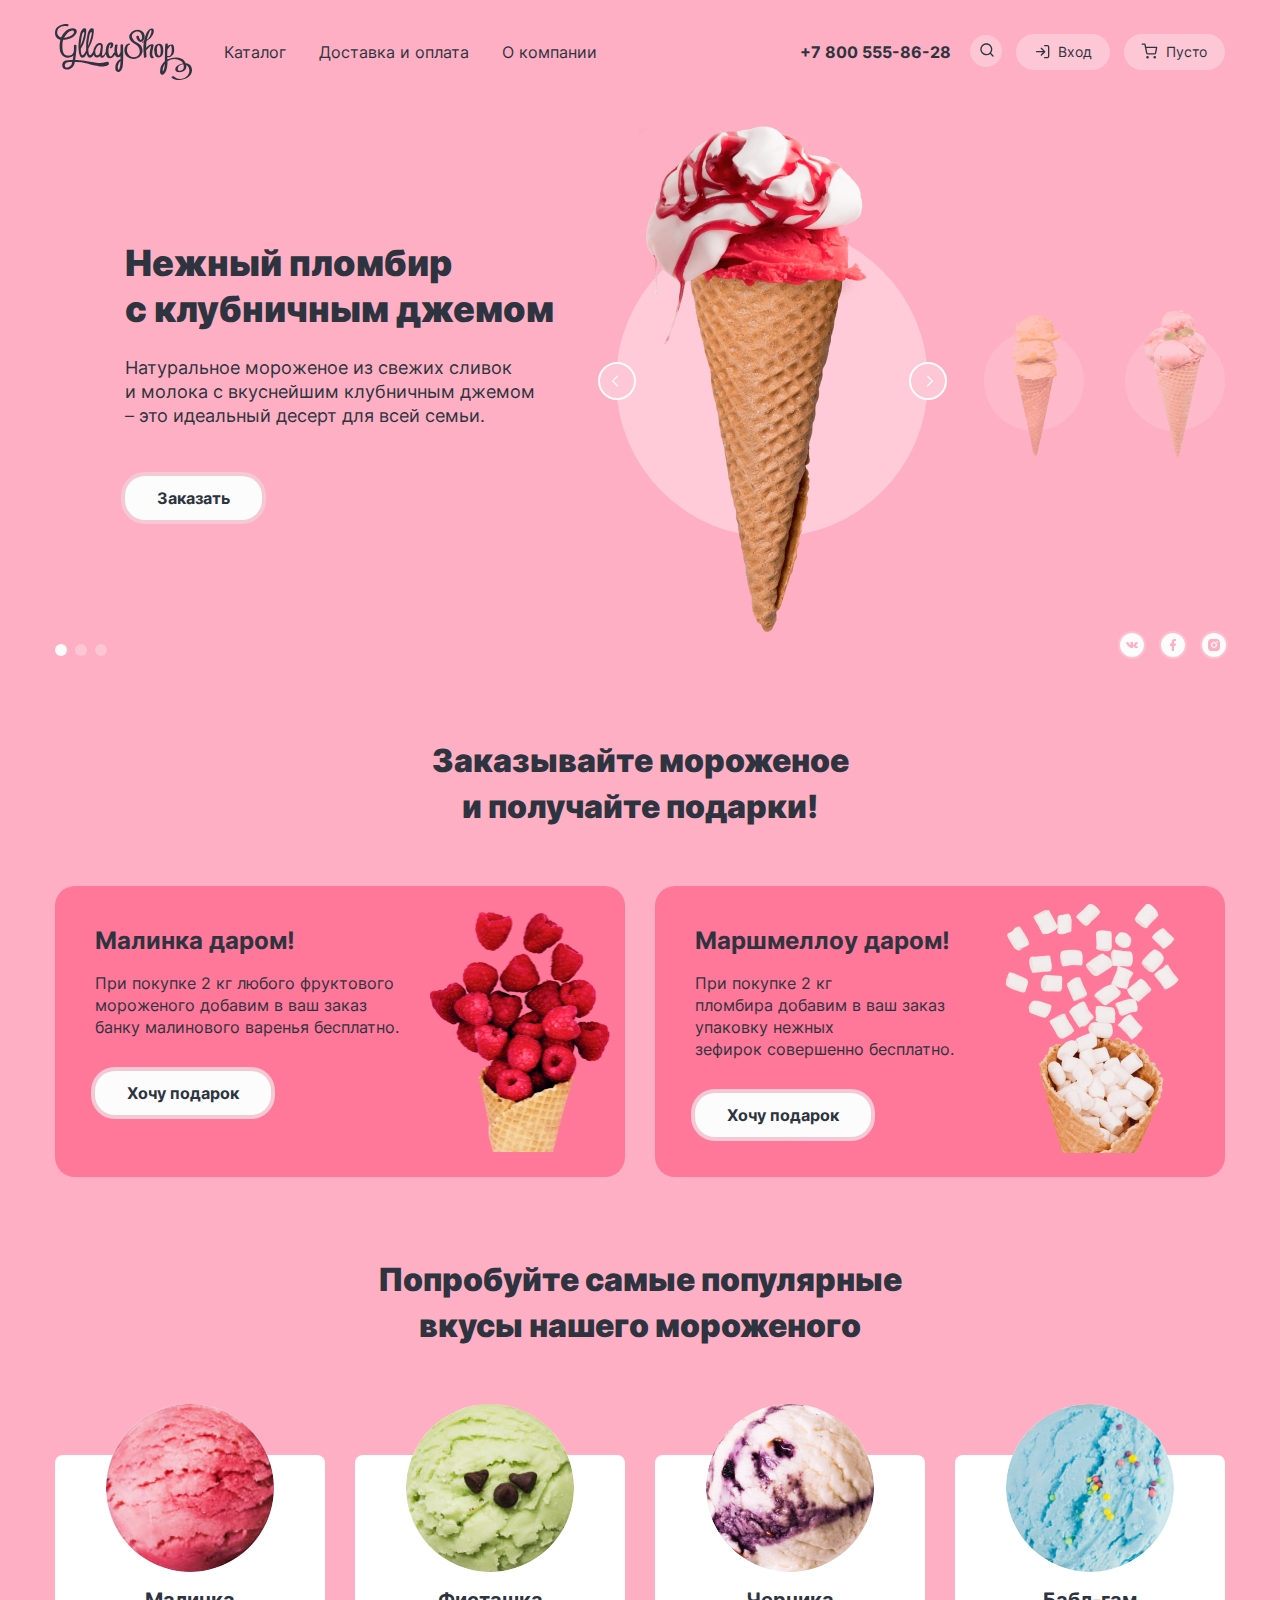
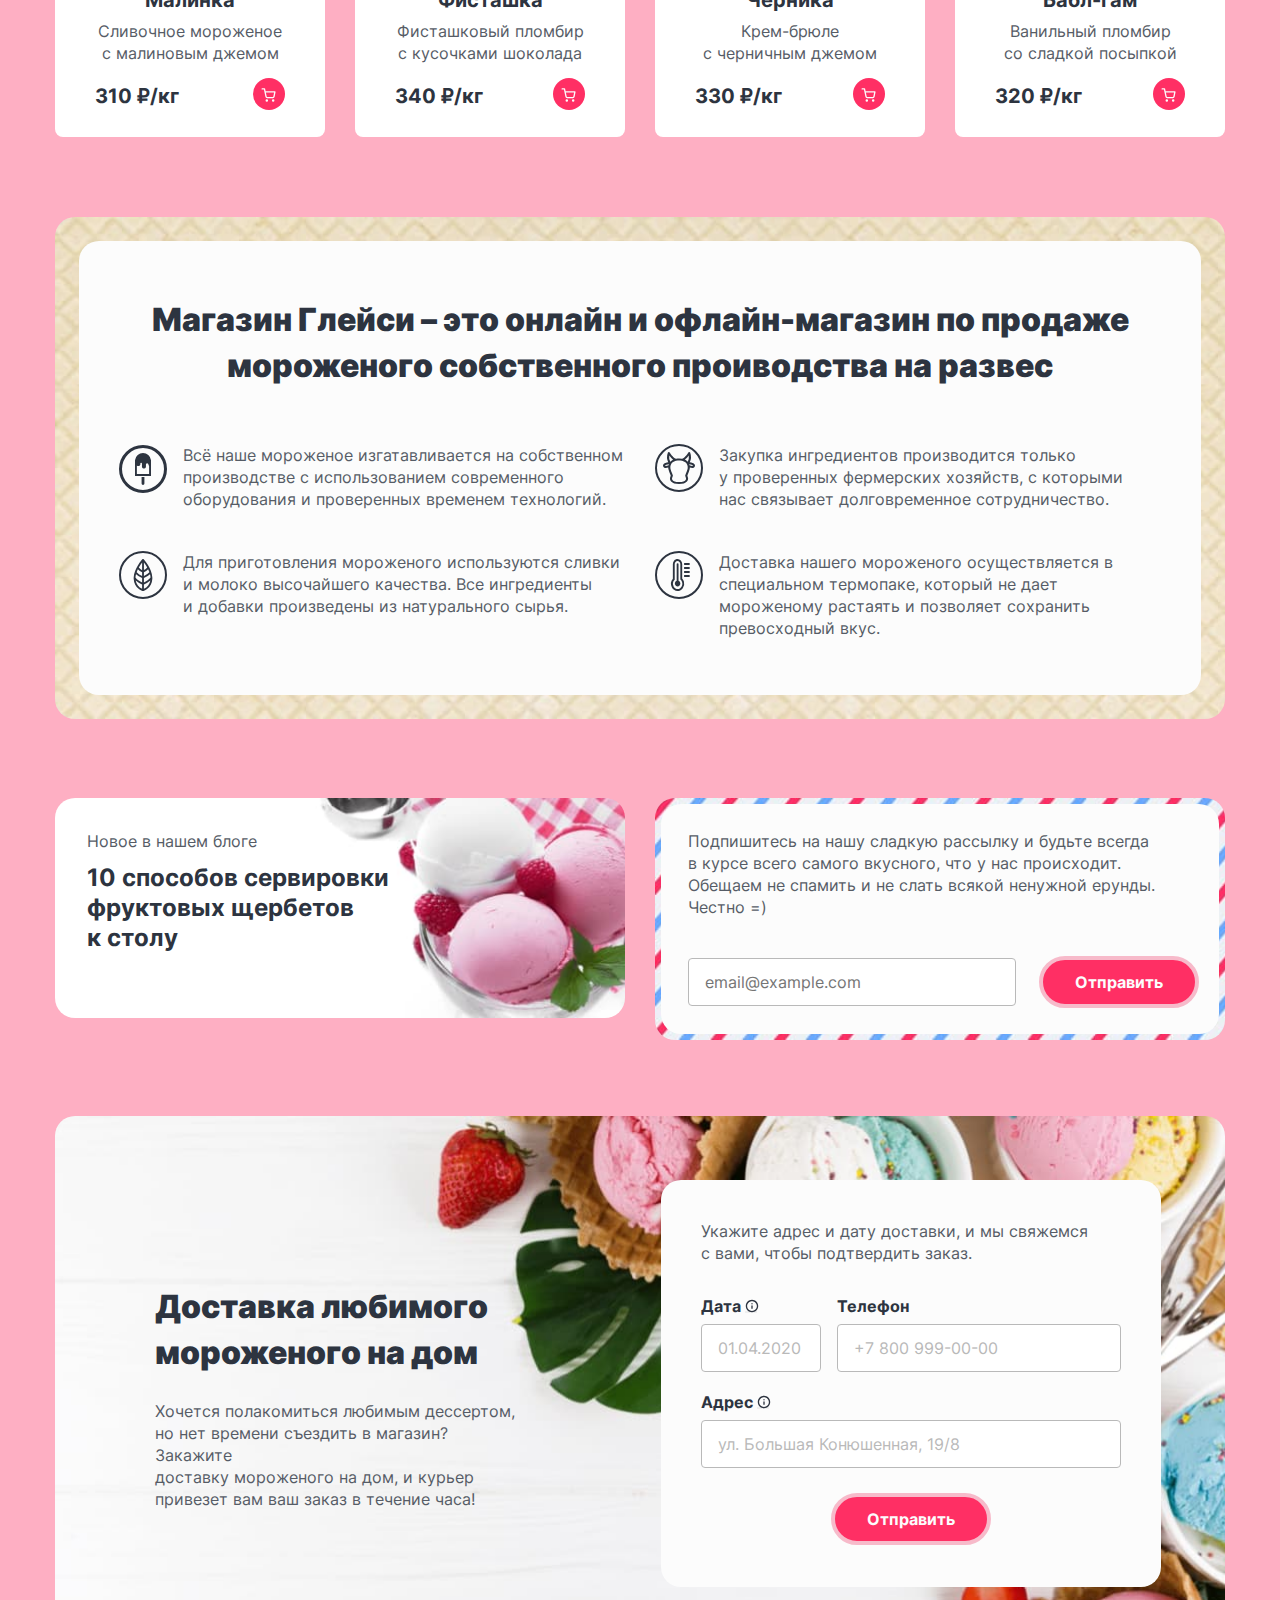
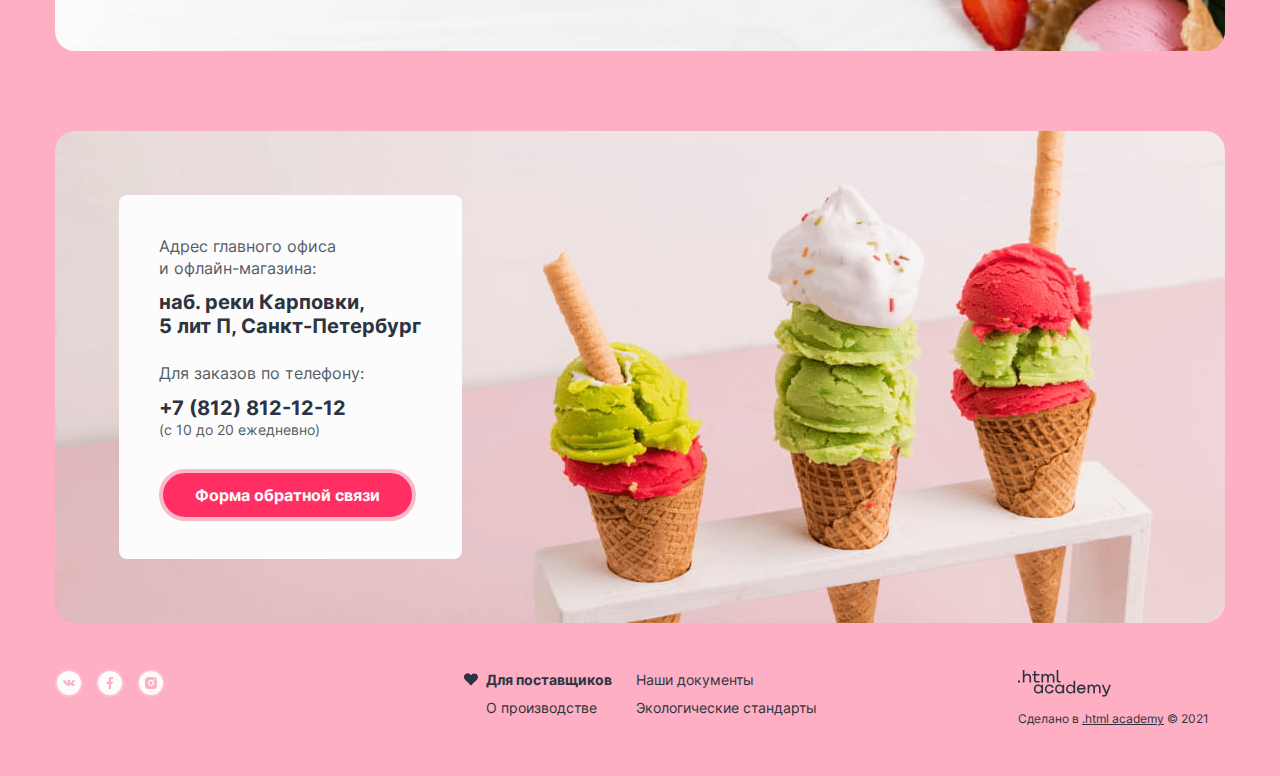
==== commit 6d67483a: "Исправляет ошибки после первой защиты" ====
--- a/index.html
+++ b/index.html
@@ -60,7 +60,7 @@
           </a>
         </li>
 
-        <li class="nav-user-item popover-bridge-search user-list-item-pixel">
+        <li class="nav-user-item popover-bridge-search user-list-item-pixel nav-list-search">
           <button type="button" class="button-circle button-pink nav-search">
             <span class="visually-hidden">
               Поиск
@@ -596,9 +596,9 @@
         <p class="contact-bold">
           наб. реки Карповки,<br>5&nbsp;лит&nbsp;П, Санкт-Петербург
         </p>
-        <p class="contact-normal text-padding">
+        <p class="сontact-telefon">
           Для заказов по телефону:
-        </p><br>
+        </p>
         <span>
           <a class="nav-phone-number text-padding" href="tel:+78128121212">+7 (812) 812-12-12</a>
         </span>
--- a/styles/styles.css
+++ b/styles/styles.css
@@ -414,6 +414,7 @@
 }
 
 .button-circle {
+  background-color: rgba(252, 252, 252, 0.3);
   -webkit-border-radius: 50%;
   -moz-border-radius: 50%;
   border-radius: 50%;
@@ -444,6 +445,18 @@
   color: #aa7e8f;
   text-decoration: none;
   border: 2px solid #fdceda;
+}
+
+.button-circle:hover {
+  background-color: rgba(252, 252, 252, 0.5);
+}
+.button-circle:focus {
+  background-color: rgba(252, 252, 252, 0.5);
+  border: 2px solid #2d3440;
+}
+
+.button-circle:active {
+  background-color: rgba(252, 252, 252, 1);
 }
 
 /* ------------------------- */
@@ -553,6 +566,7 @@
   width: 137px;
   padding: 0;
   margin: 0;
+  margin-top: 5px;
   margin-right: 16px; 
 }
 
@@ -560,7 +574,7 @@
 
 .main-nav {
   max-width: 420px;
-  margin-top: -3px;
+  margin-top: 0px;
 }
 
 /* Левая часть меню */
@@ -688,7 +702,7 @@
 }
 
 .nav-user-item {
-  margin-left: 14px;
+  margin-left: 12px;
 }
 
 
@@ -1269,6 +1283,7 @@
   color: #2d3440;
   font-size: 20px;
   line-height: 24px;
+  word-break: break-word;
 }
 
 .product-card-description {
@@ -1281,6 +1296,7 @@
   line-height: 22px;
   text-align: center;
   color: #565c66;
+  word-break: break-word;
 }
 
 .product-card-image {
@@ -1840,7 +1856,7 @@
 }
 
 .contact-underlay {
-  max-width: 345px;
+  max-width: 343px;
   min-height: 364px;
   background-color: #fcfcfc;
   padding-top: 40px;
@@ -1848,9 +1864,9 @@
   padding-bottom: 40px;
   padding-right: 40px;
   margin-left: 64px;
-  -webkit-border-radius: 20px 20px 20px 20px;
-  -moz-border-radius: 20px 20px 20px 20px;
-  border-radius: 20px 20px 20px 20px;
+  -webkit-border-radius: 8px 8px 8px 8px;
+  -moz-border-radius: 8px 8px 8px 8px;
+  border-radius: 8px 8px 8px 8px;
   text-align: left; 
 }
 
@@ -1866,6 +1882,11 @@
   margin-bottom: -3px;
 }
 
+.сontact-telefon {
+  margin-top: 6px;
+  margin-bottom: 12px;
+}
+
 .nav-phone-number {
   font-style: normal;
   font-weight: 700;
@@ -1883,7 +1904,7 @@
   text-align: left;
   padding: 0;
   margin-top: 0;
-  margin-bottom: 32px;
+  margin-bottom: 33px;
 }
 
 .contact-bold {
@@ -2133,6 +2154,16 @@
   font-weight: 700;
   font-size: 16px;
   line-height: 20px;
+  display: inline-block;
+  position: relative;
+  z-index: 1;
+  padding: 10px;
+  margin: -10px;
+}
+
+.nav-telefon a,
+.nav-telefon-innen a {
+  margin-right: -5px;
 }
 
 .inner-header a {
@@ -2157,8 +2188,8 @@
   flex-direction: row;
   justify-content: flex-start;
   flex-wrap: wrap;
-  margin-top: 28px;
-  margin-bottom: 18px; 
+  margin-top: 30px;
+  margin-bottom: 16px; 
 }
 
 .breadcrumbs-item {
